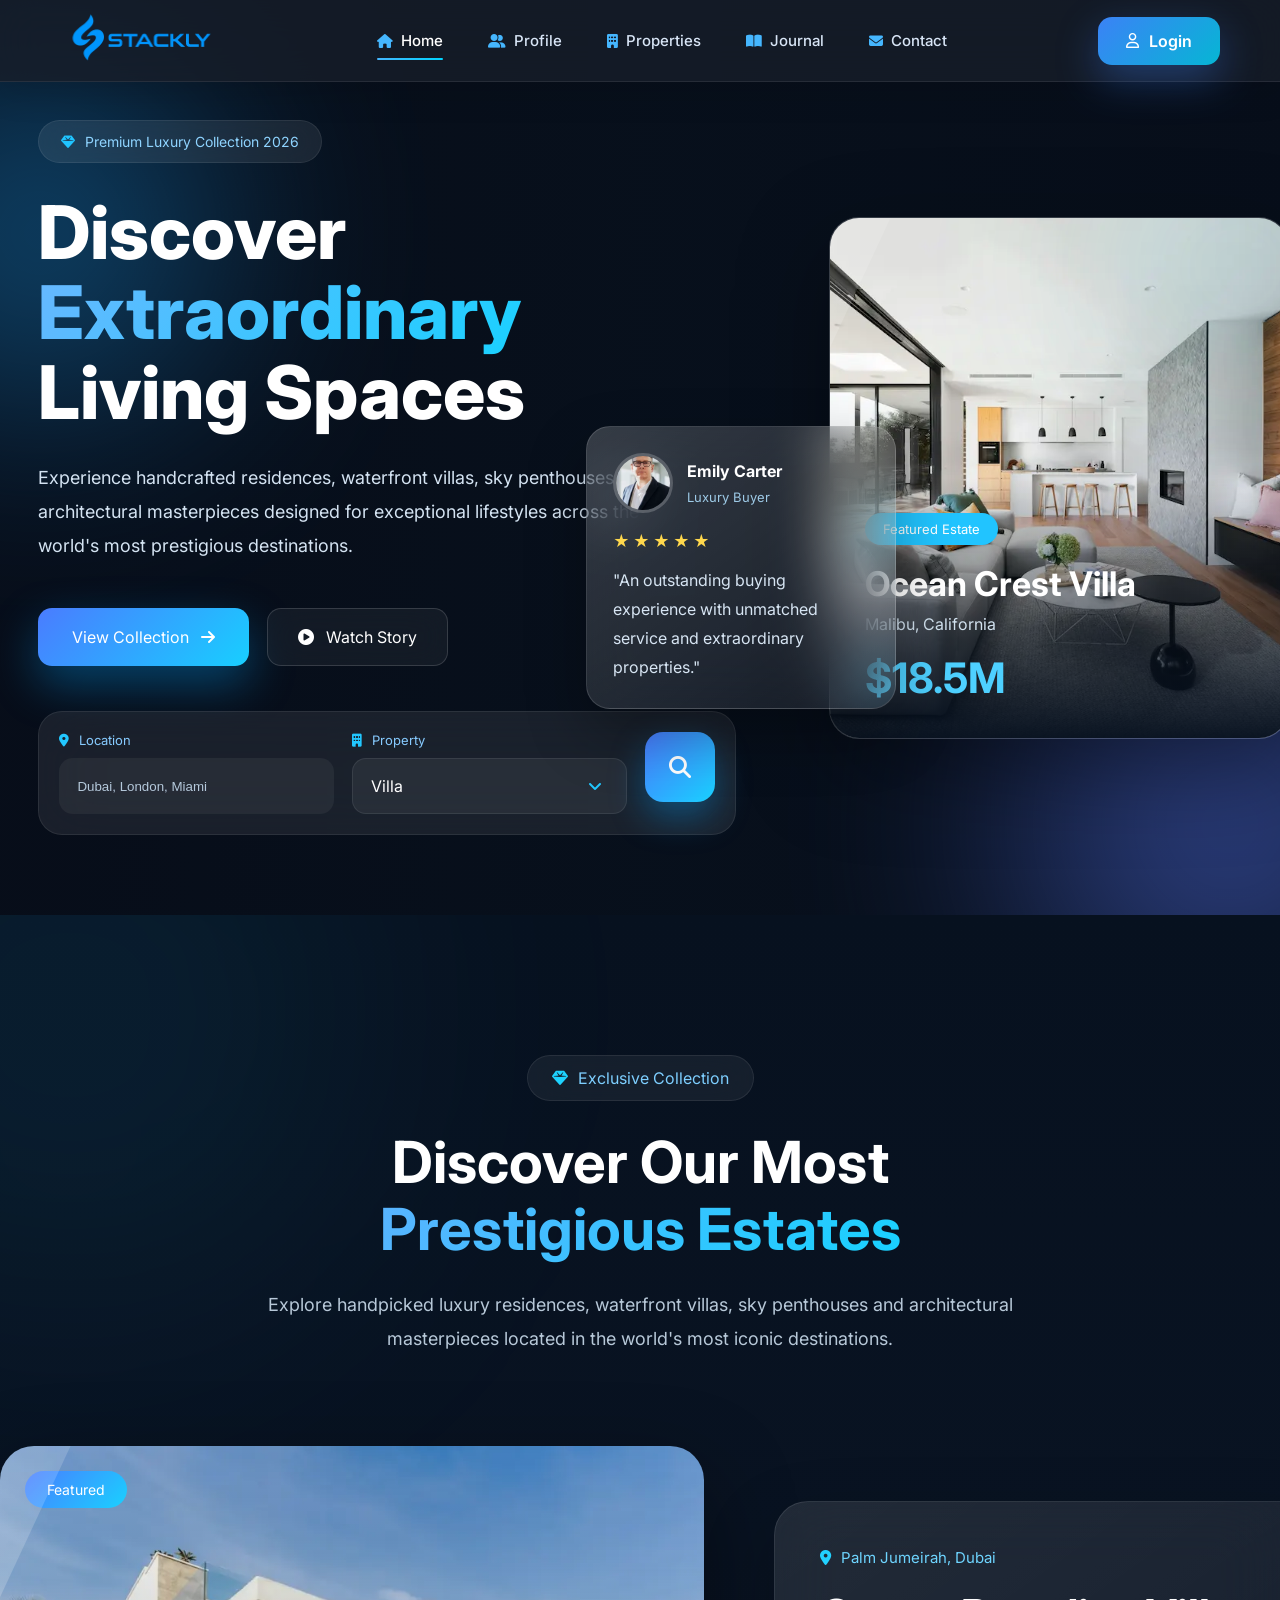
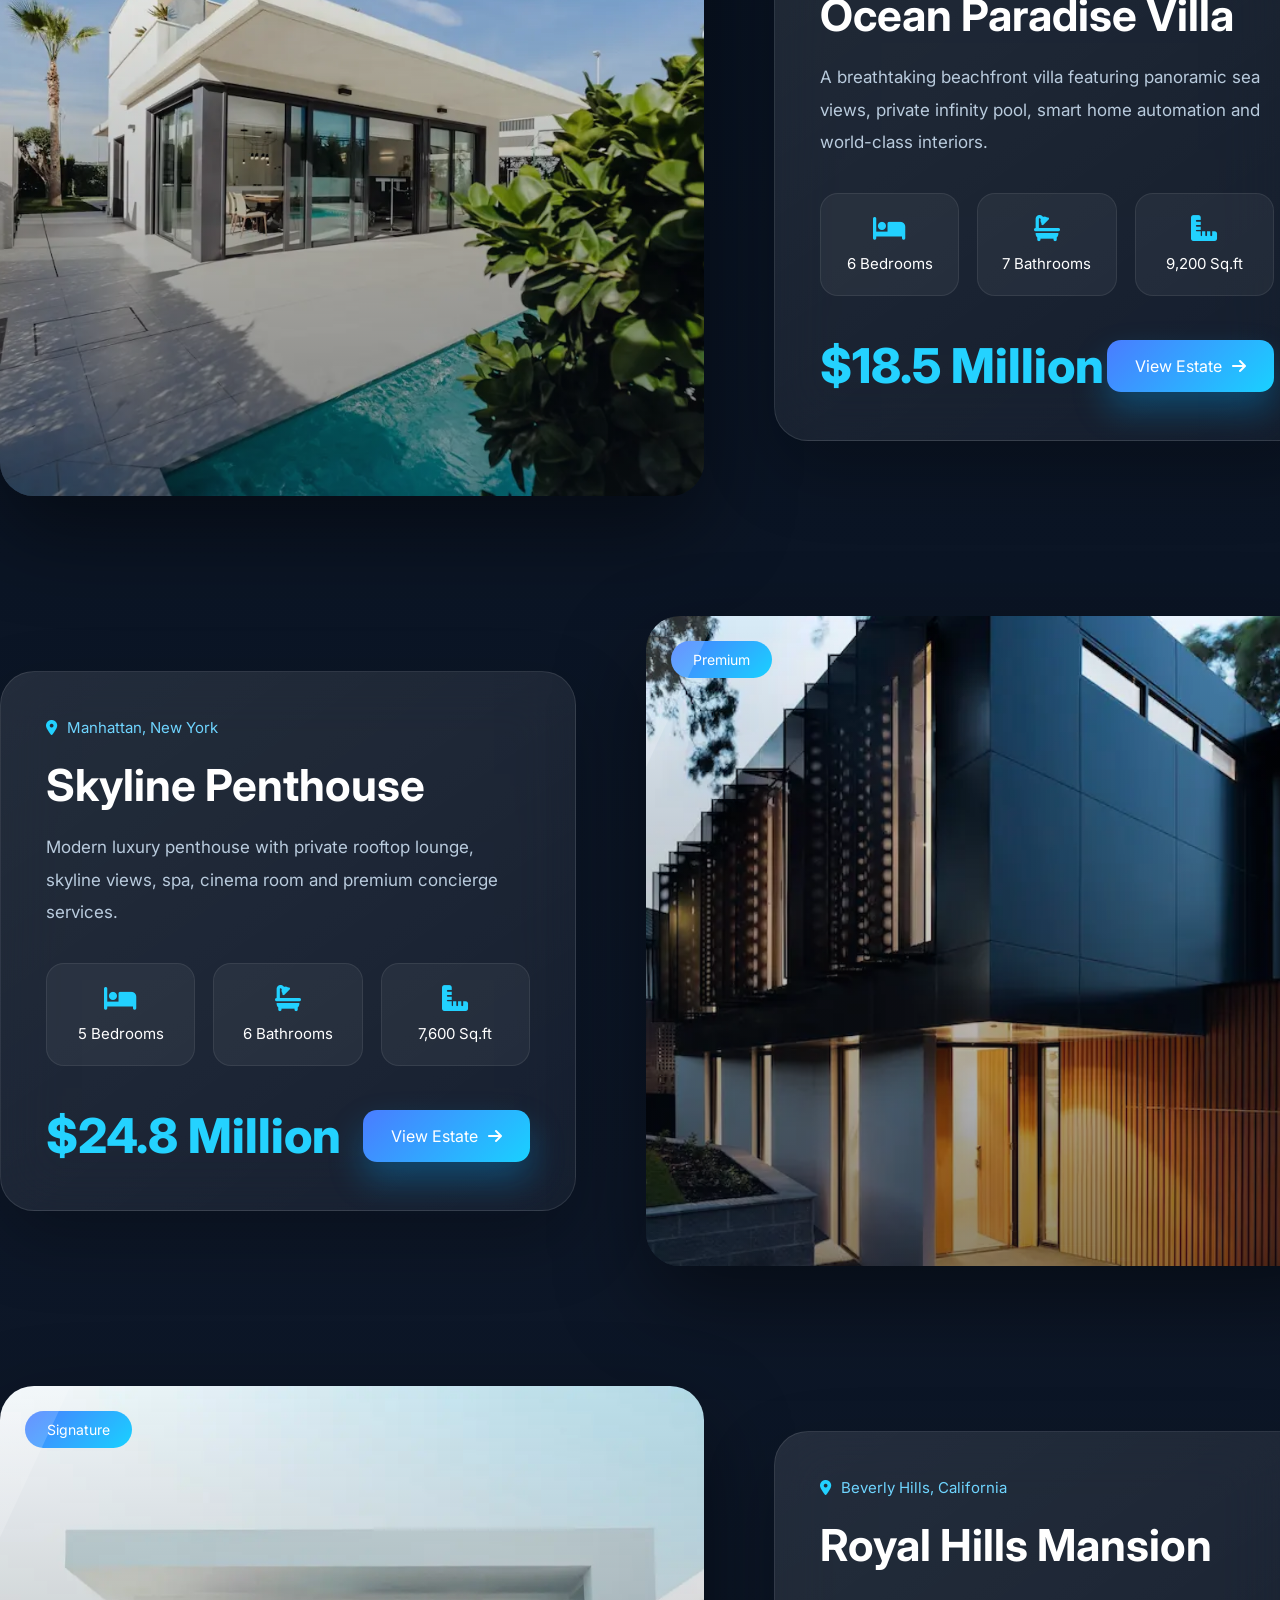
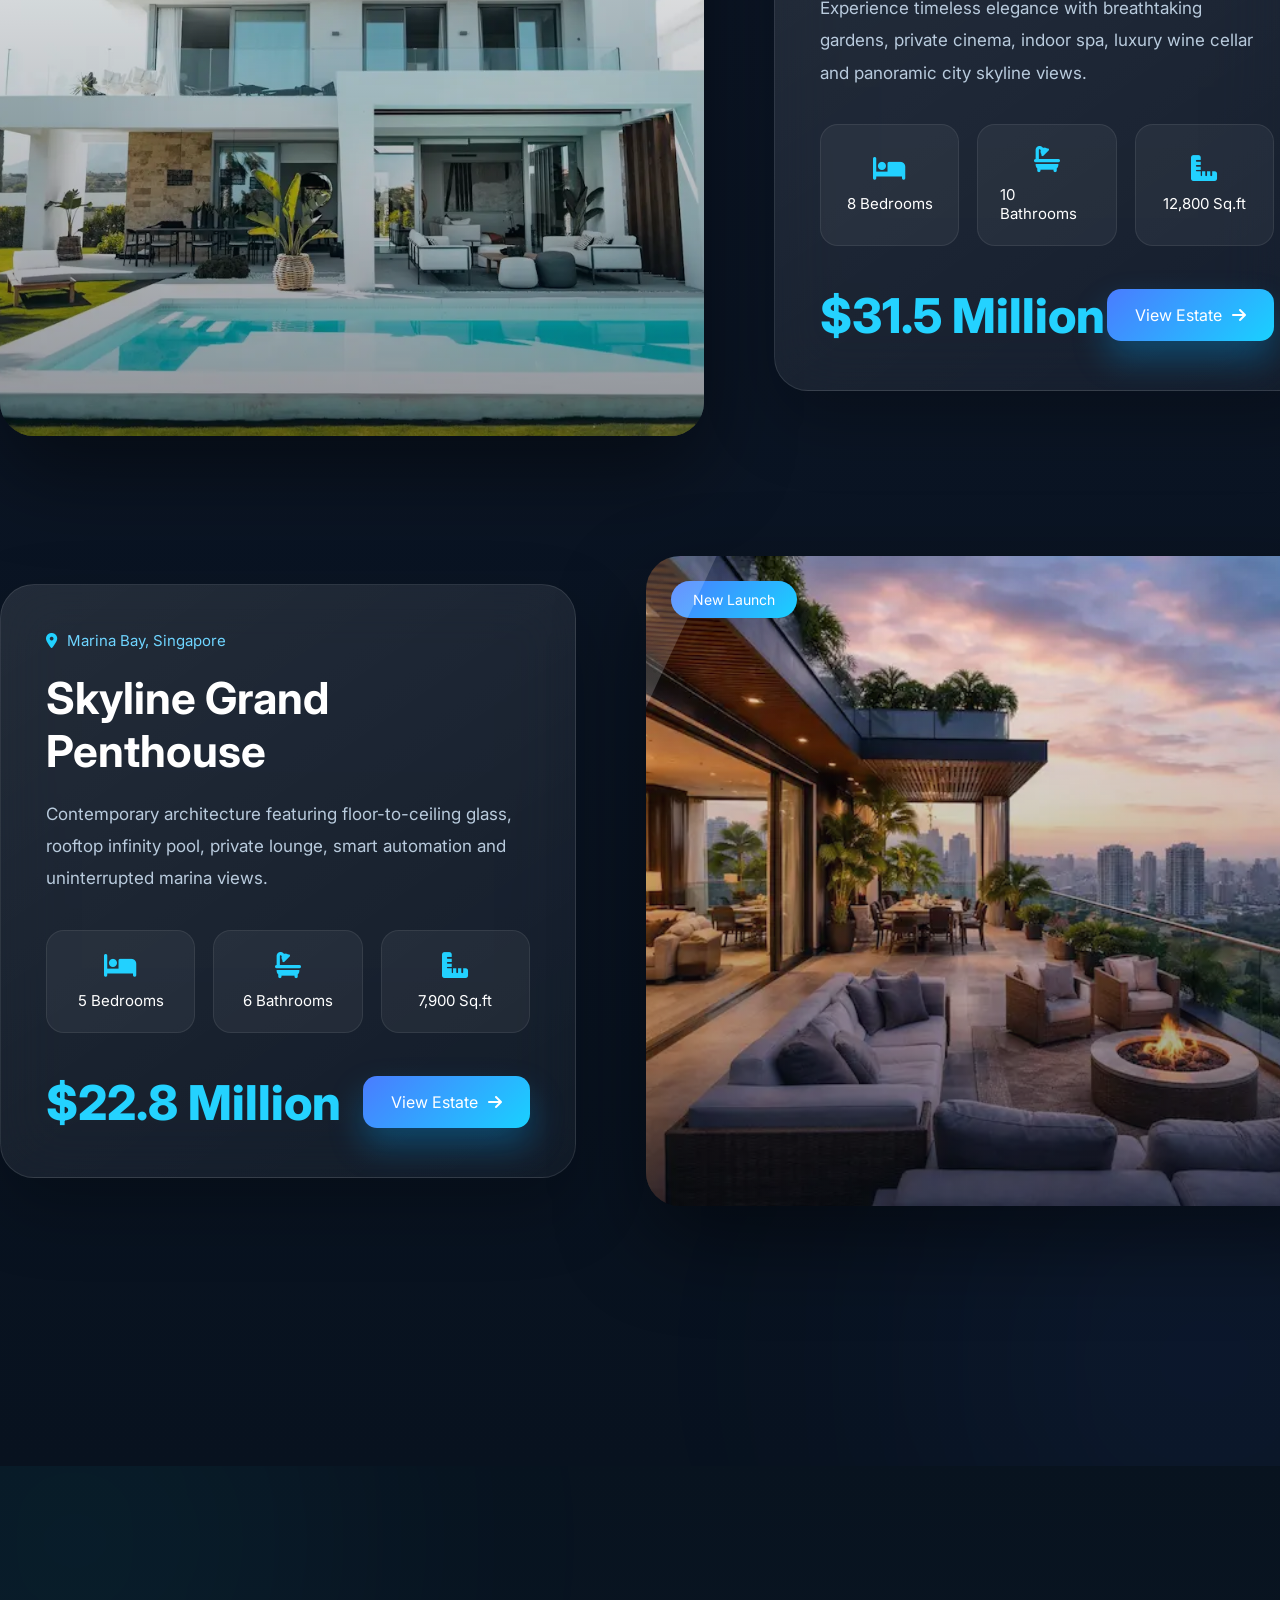
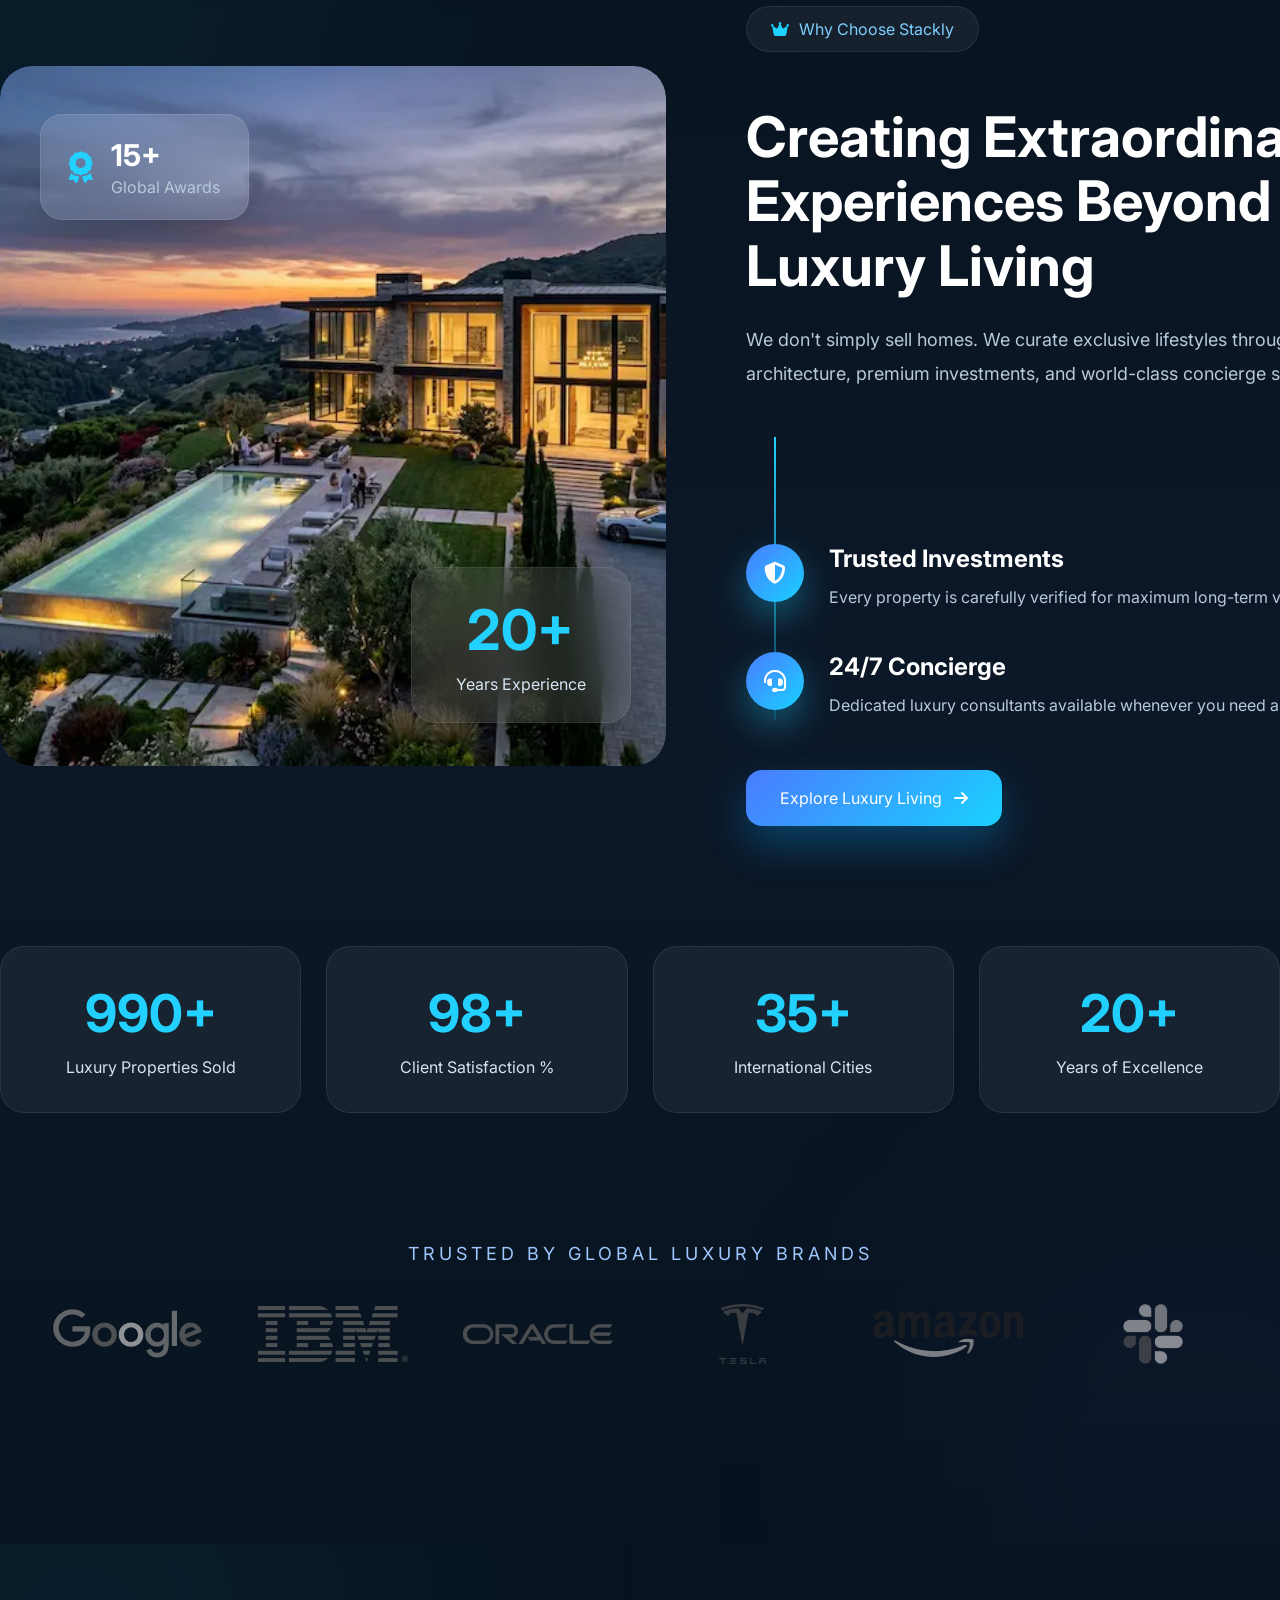
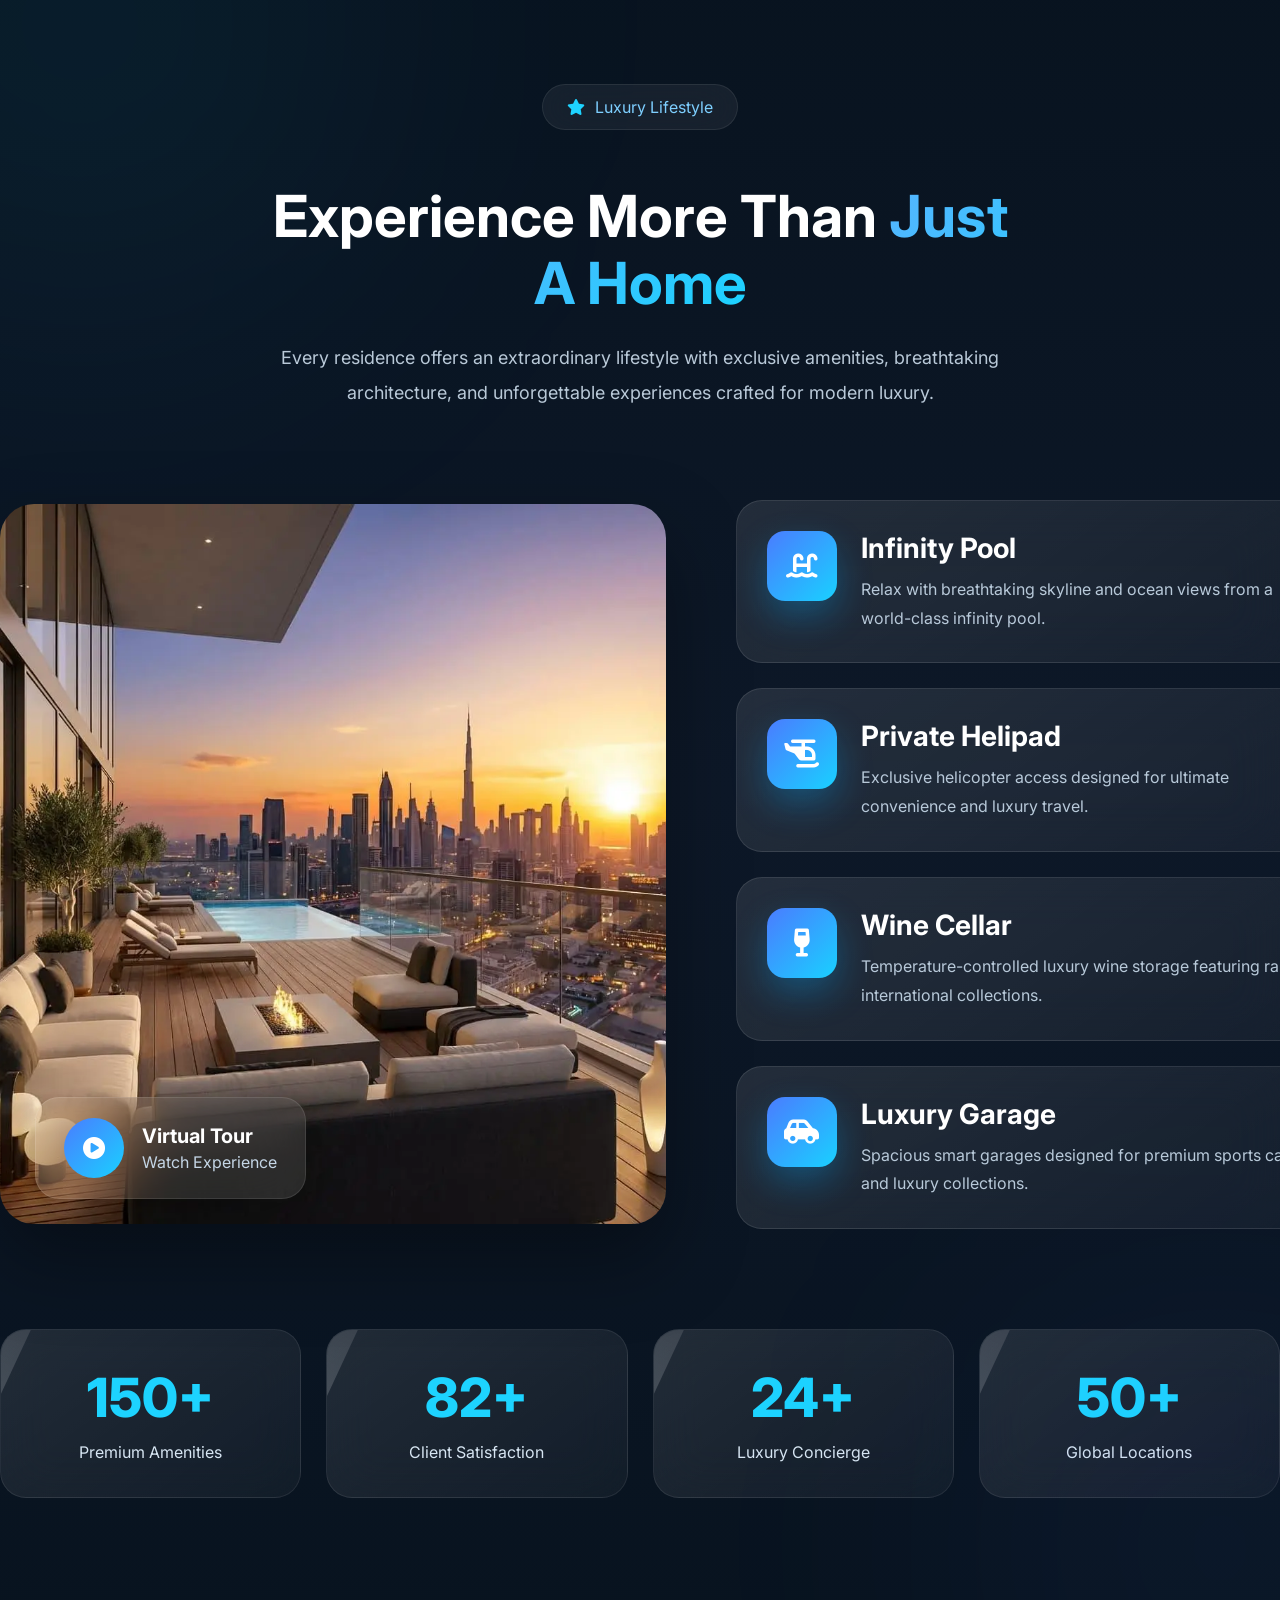
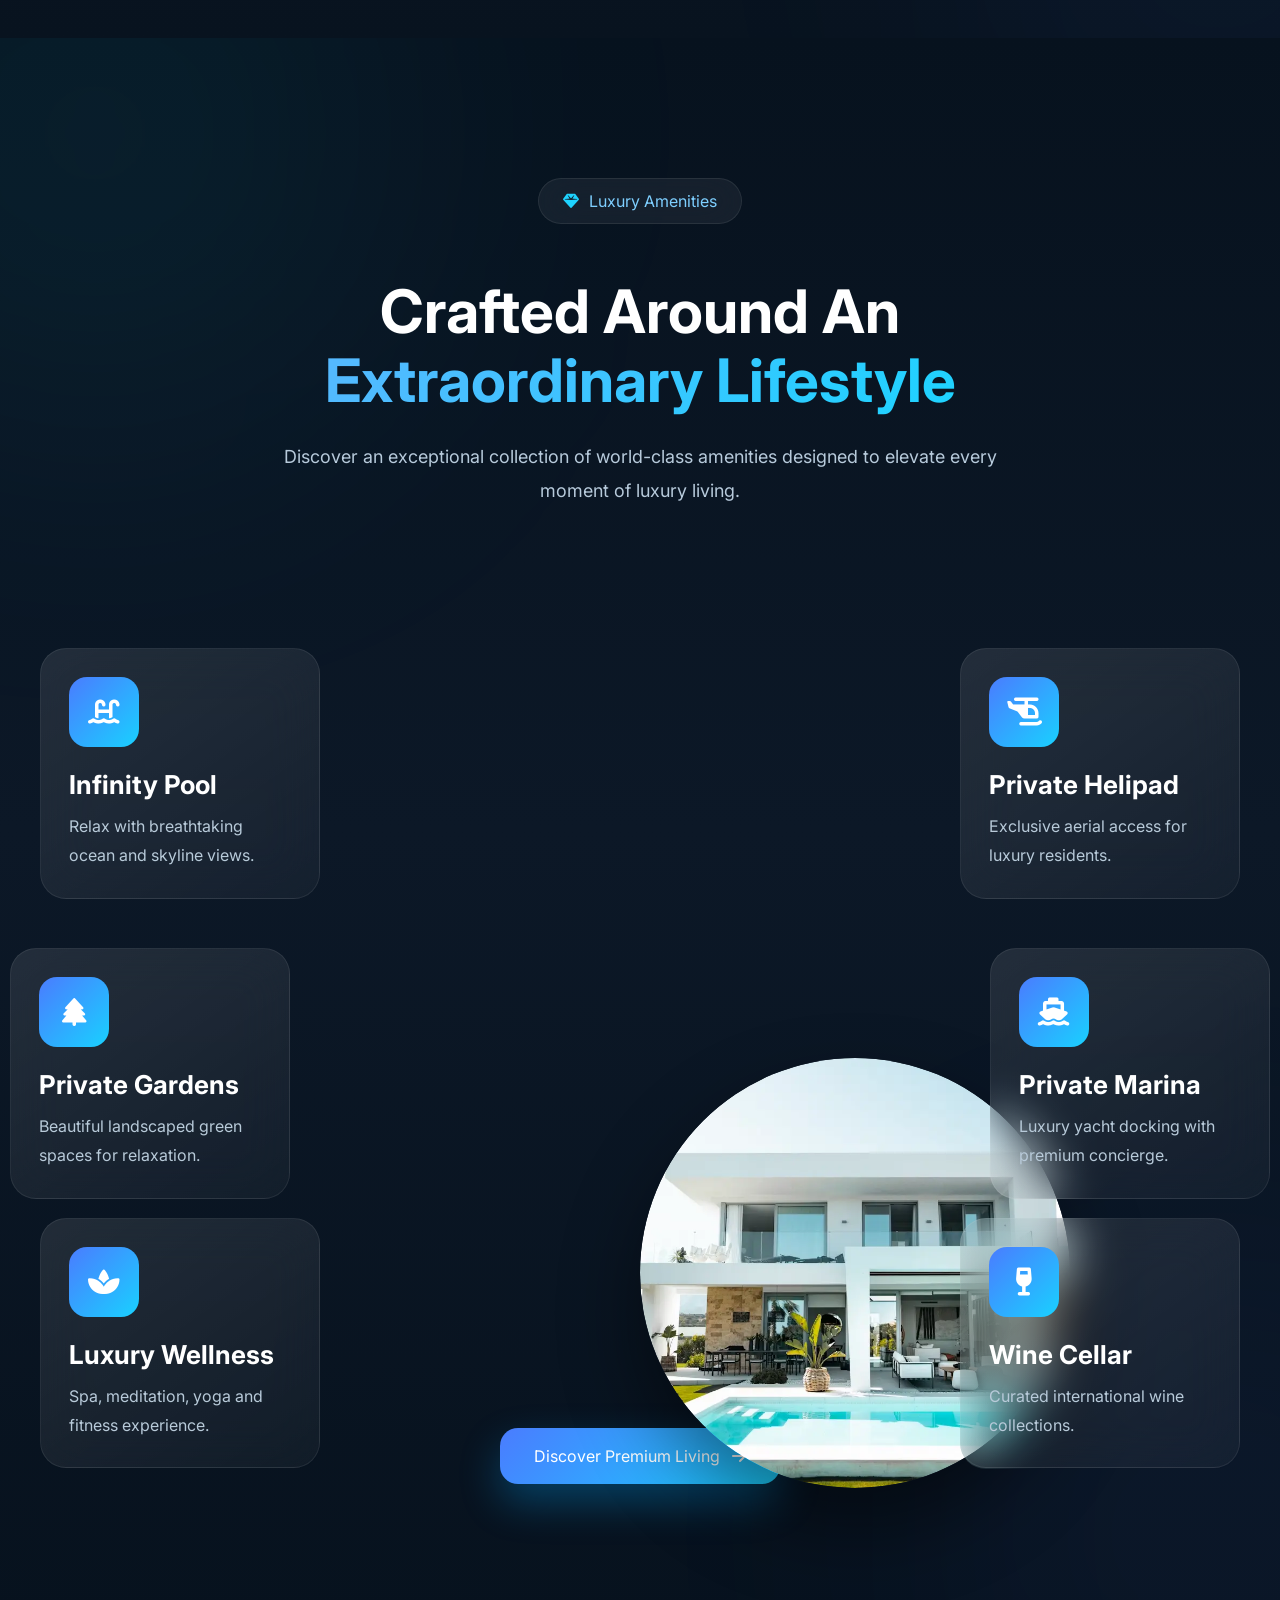
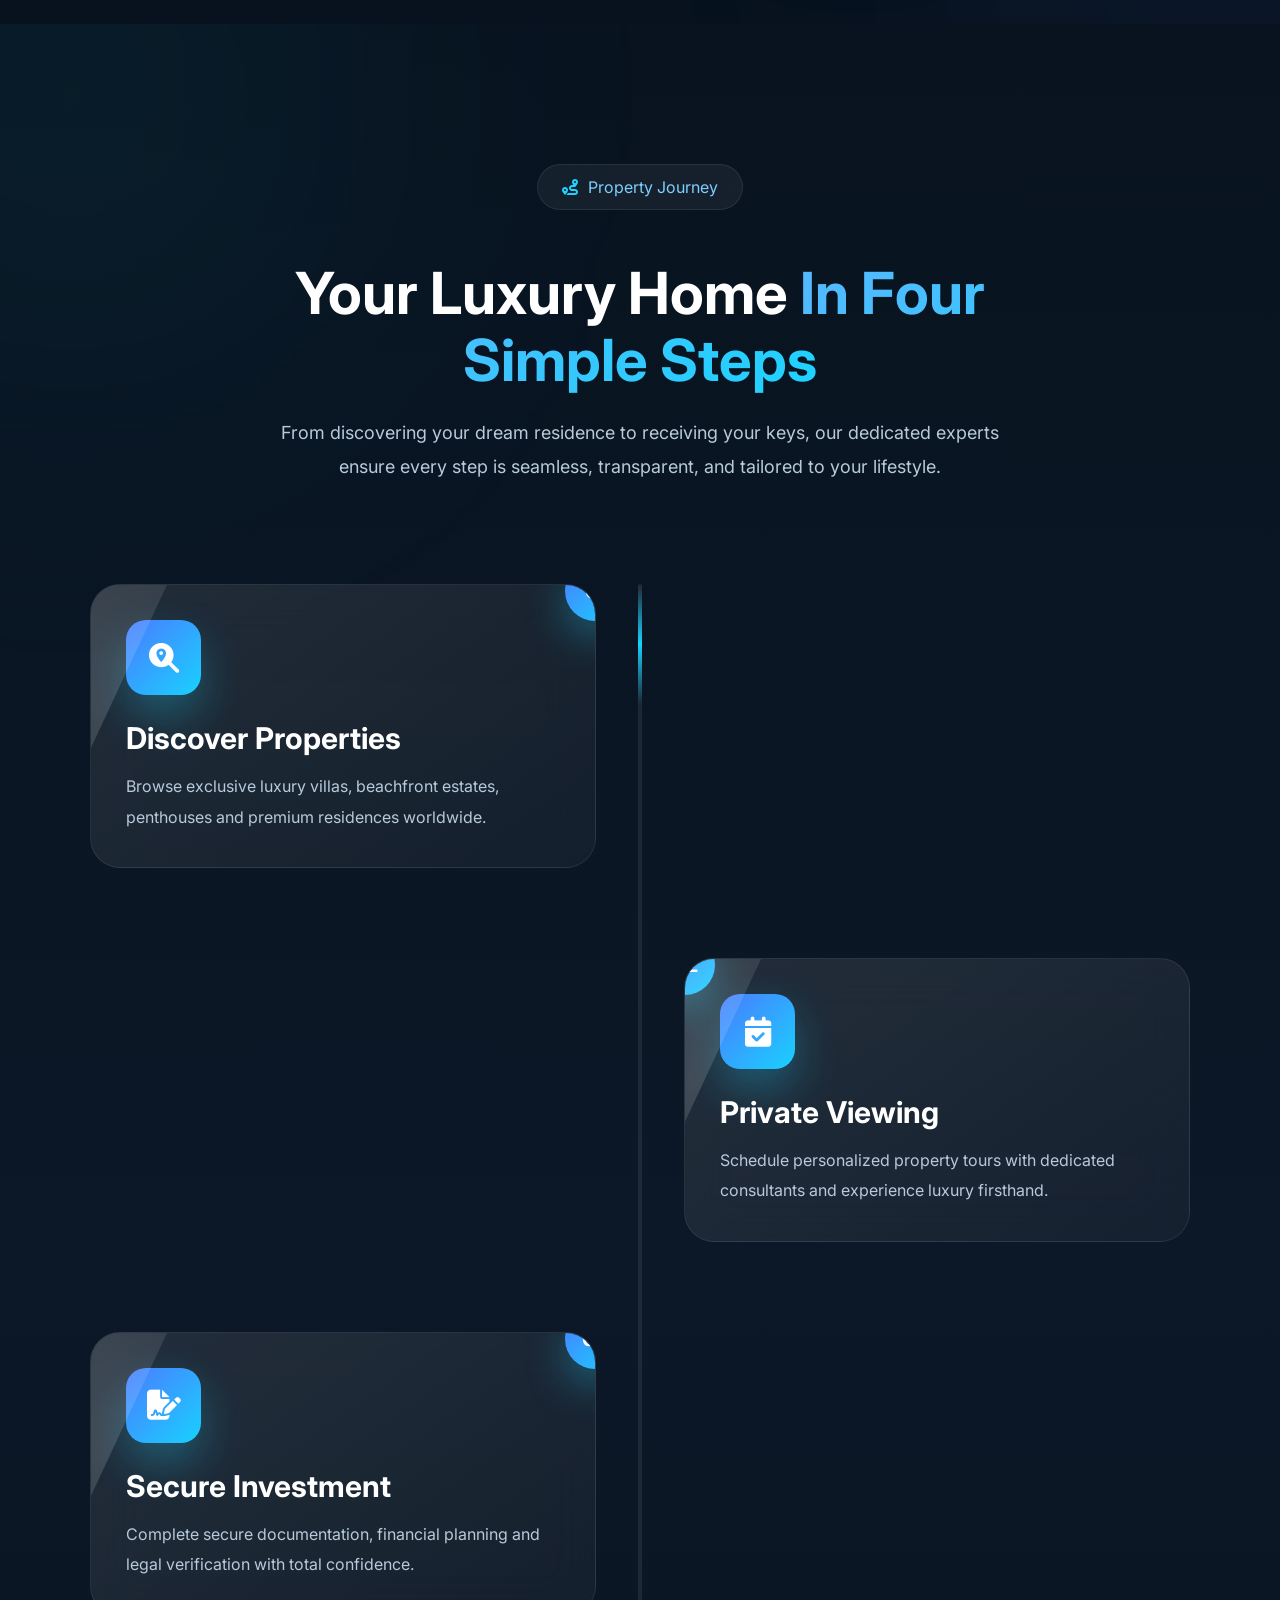
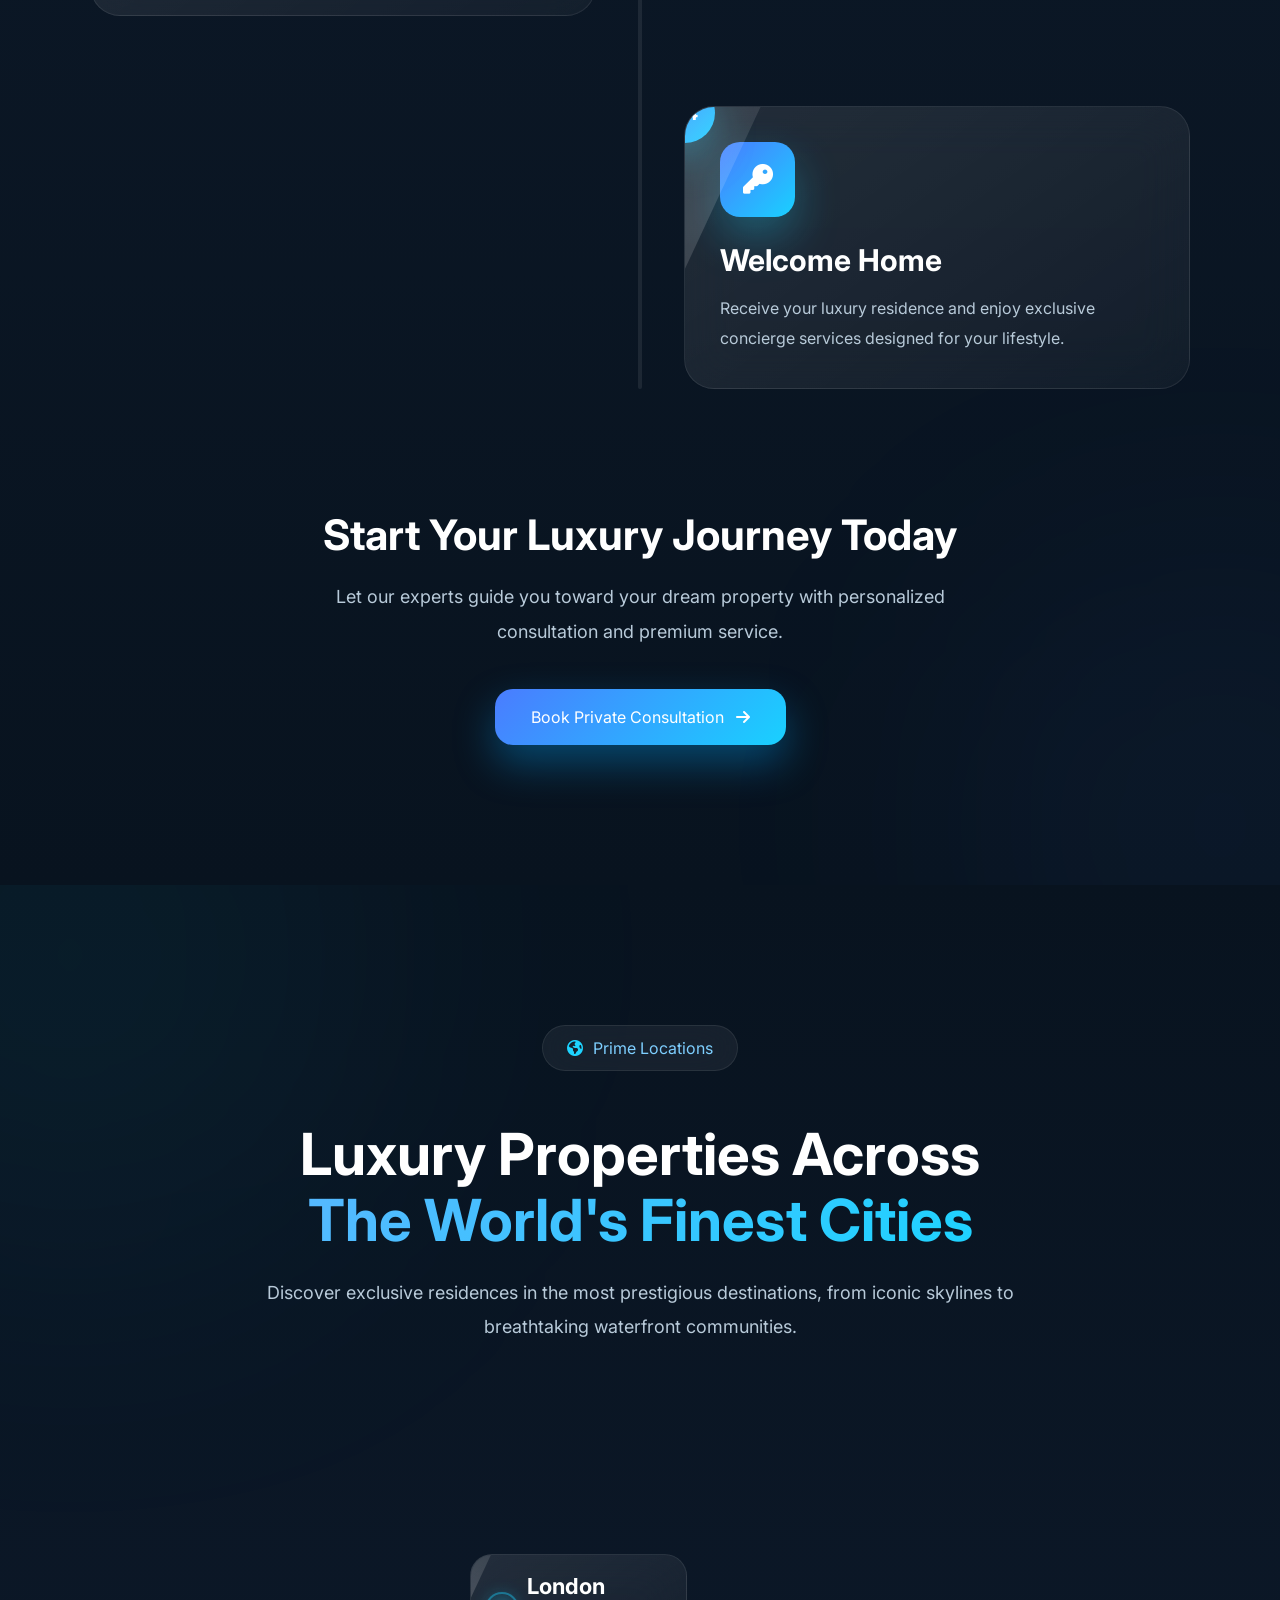
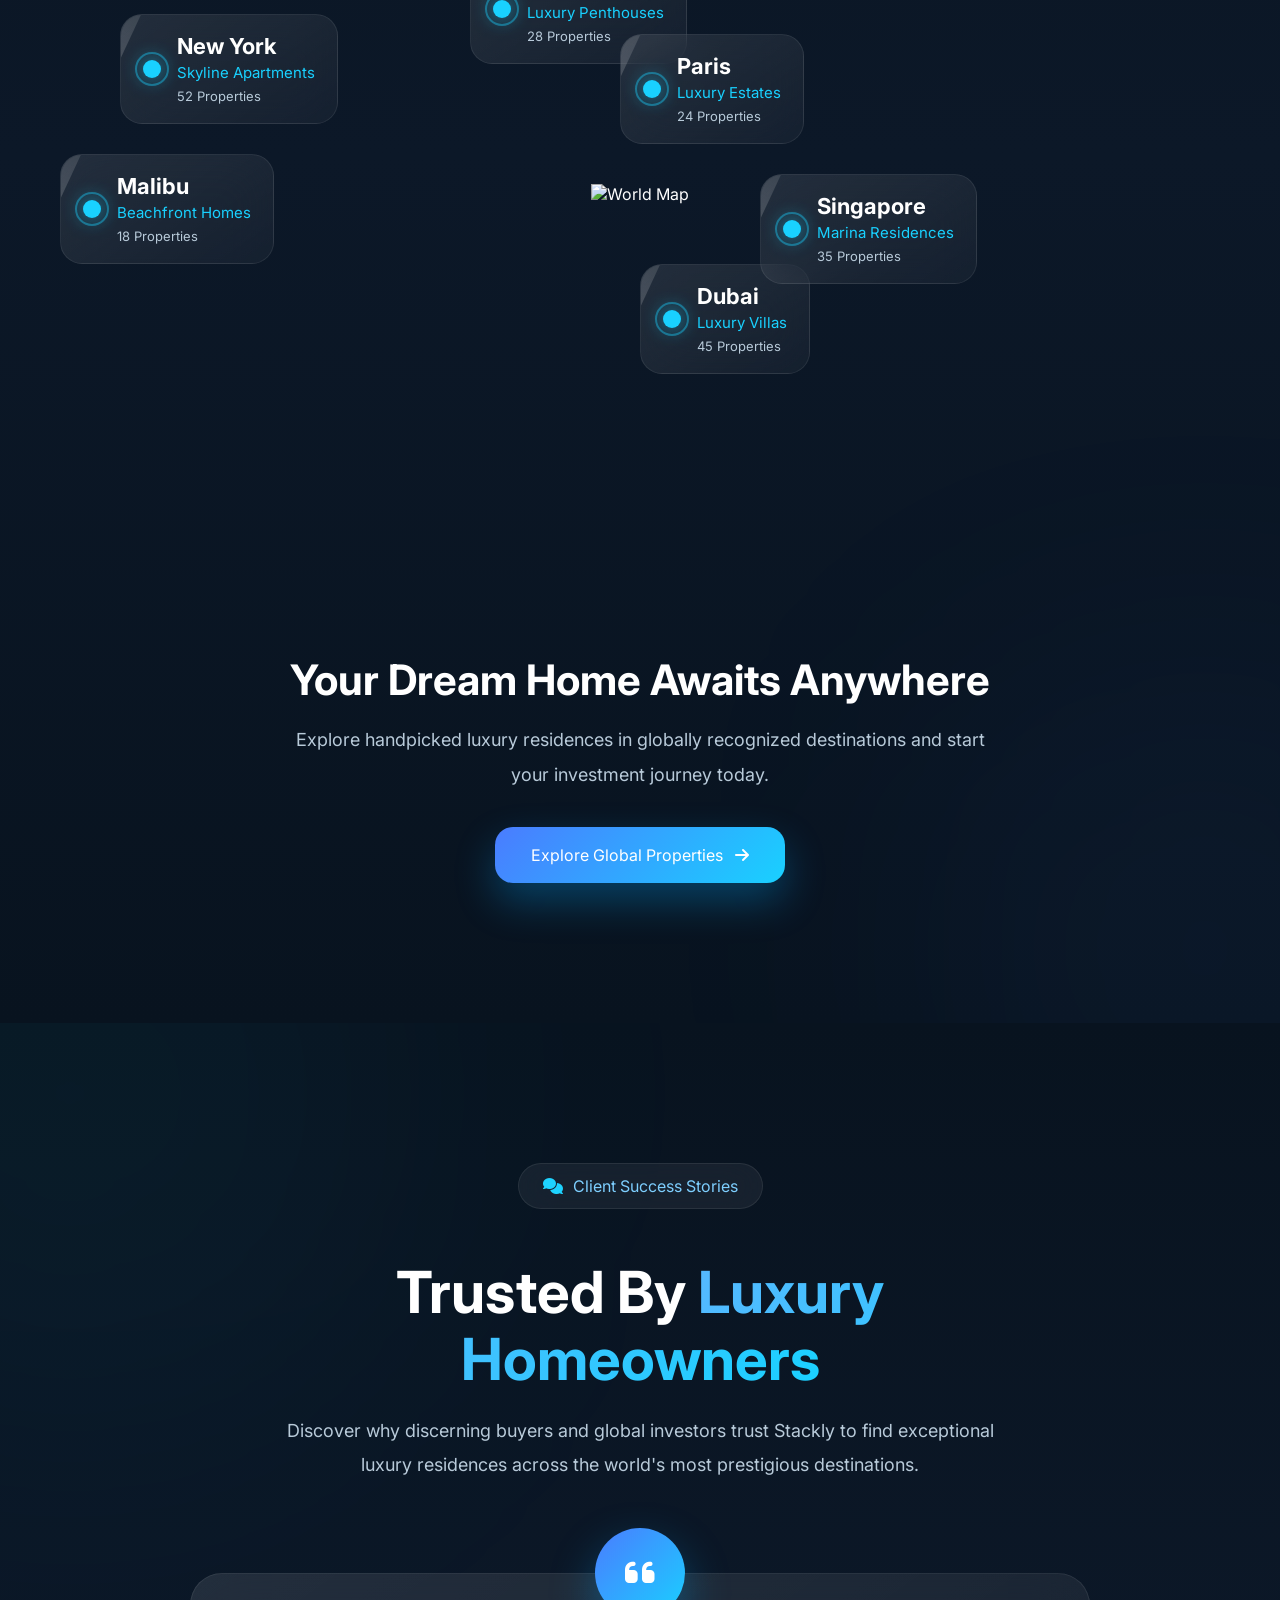
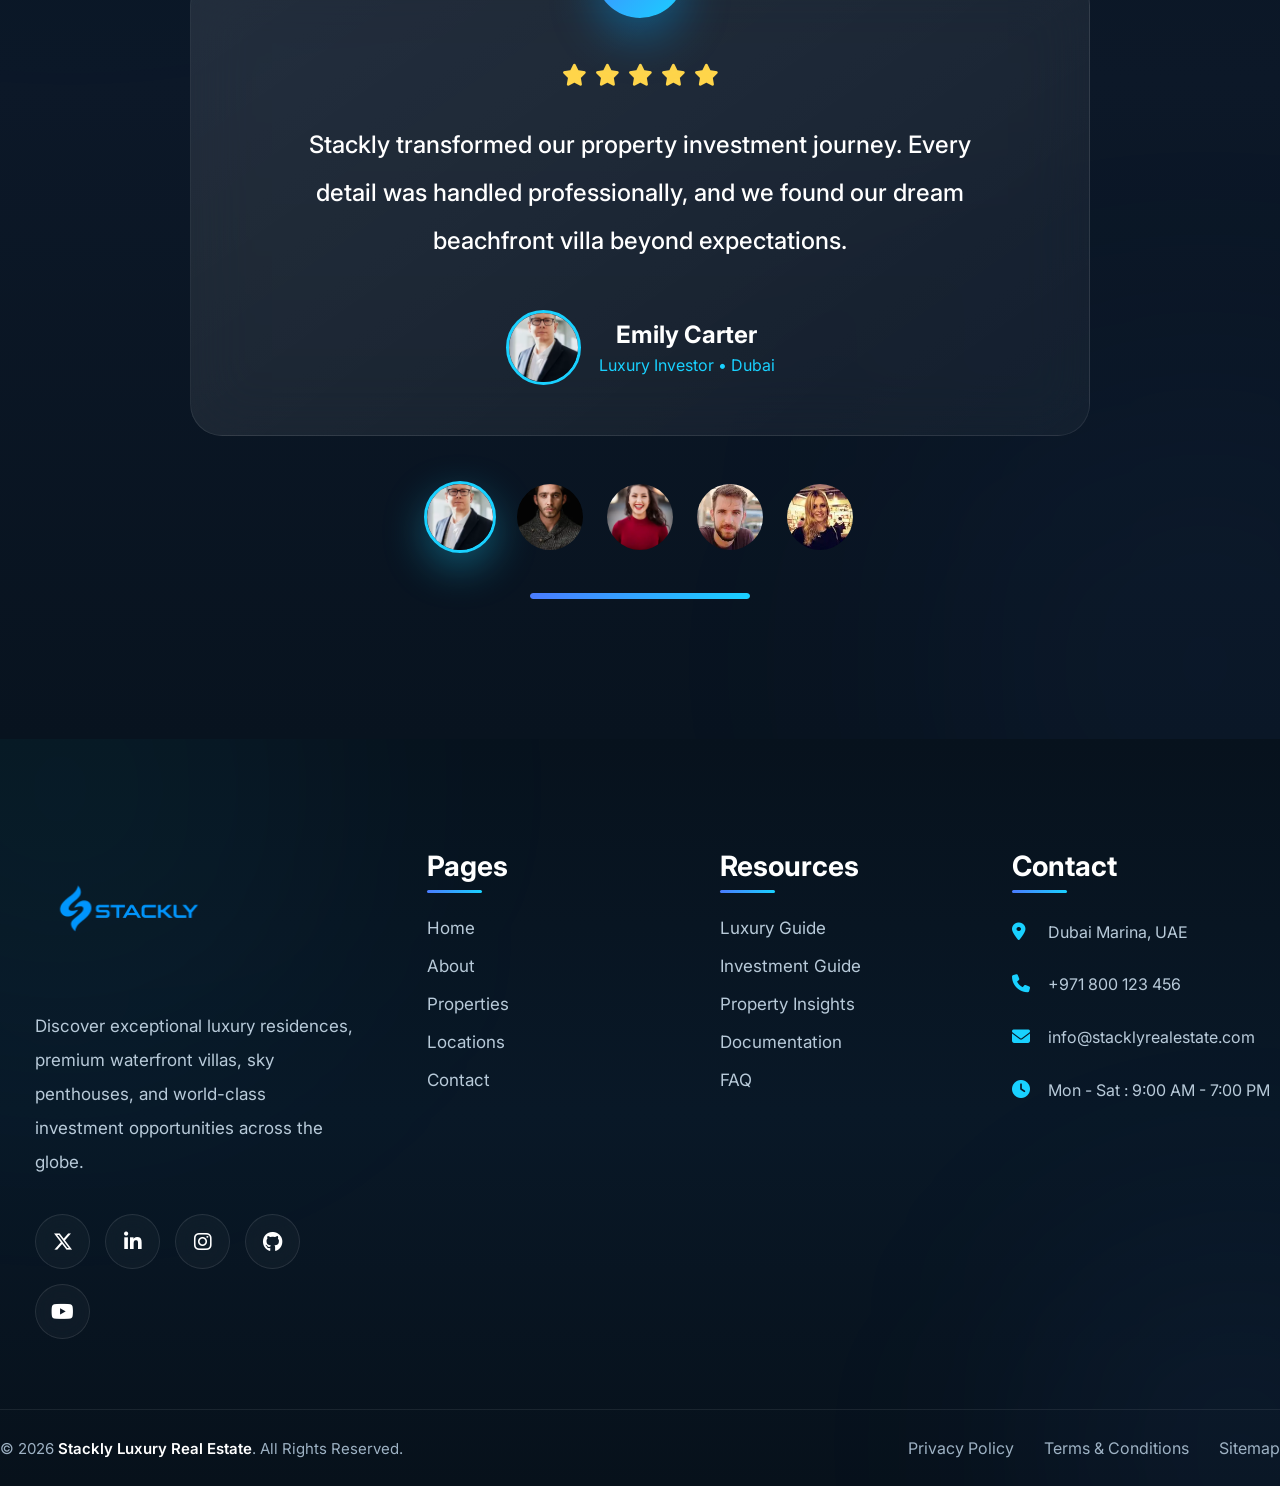
==== index.html @ c90f5d81 "first commit" ====
<!DOCTYPE html>
<html lang="en">

<head>

    <meta charset="UTF-8">

    <meta name="viewport" content="width=device-width, initial-scale=1.0">

    <title>Stackly | Luxury Real Estate</title>

    <!-- Google Fonts -->
    <link rel="preconnect" href="https://fonts.googleapis.com">

    <link rel="preconnect" href="https://fonts.gstatic.com" crossorigin>

    <link href="https://fonts.googleapis.com/css2?family=Inter:wght@300;400;500;600;700&family=Playfair+Display:wght@500;600;700;800&display=swap" rel="stylesheet">

    <!-- Font Awesome -->
    <link rel="stylesheet"
        href="https://cdnjs.cloudflare.com/ajax/libs/font-awesome/6.7.2/css/all.min.css">

    <!-- CSS -->
    <link rel="stylesheet" href="css/global.css">
    <link rel="stylesheet" href="css/home.css">

</head>

<body>

<!--==========================
        LOADER
===========================-->

<div id="loader">

    <div class="loader-wrapper">

        <div class="loader-icon">

            <span></span>
            <span></span>
            <span></span>

        </div>

        <h1>STACKLY</h1>

        <p>Luxury Real Estate</p>

    </div>

</div>

<!--==========================
        HEADER
===========================-->

<header class="header">

    <nav class="navbar">

        <!-- Logo -->

        <a href="index.html" class="logo">

            <img src="images/stackly-logo5.webp"
                class="logo-image"
                alt="Stackly Logo">

        </a>

        <!-- Desktop Menu -->

        <ul class="nav-links">

            <li>

                <a href="index.html" class="active">

                    <i class="fa-solid fa-house"></i>

                    Home

                </a>

            </li>

            <li>

                <a href="profile.html">

                    <i class="fa-solid fa-user-group"></i>

                    Profile

                </a>

            </li>

            <li>

                <a href="blog.html">

                    <i class="fa-solid fa-building"></i>

                    Properties

                </a>

            </li>

            <li>

                <a href="journal.html">

                    <i class="fa-solid fa-book-open"></i>

                    Journal

                </a>

            </li>

            <li>

                <a href="contact.html">

                    <i class="fa-solid fa-envelope"></i>

                    Contact

                </a>

            </li>

        </ul>

        <!-- Right Side -->

        <div class="nav-right">

            <a href="login.html" class="login-btn">

                <i class="fa-regular fa-user"></i>

                Login

            </a>

            <!-- Mobile Toggle -->

            <button id="menuToggle"
                class="menu-toggle">

                <span></span>
                <span></span>
                <span></span>

            </button>

        </div>

    </nav>

</header>

<!--==========================
    MOBILE OVERLAY
===========================-->

<div id="menuOverlay" class="menu-overlay"></div>

<!--==========================
    MOBILE MENU
===========================-->

<aside id="mobileMenu"
    class="mobile-menu">

    <div class="mobile-top">

        <a href="index.html">

            <img src="images/stackly-logo5.webp"
                class="mobile-logo"
                alt="Stackly">

        </a>

    </div>

    <div class="mobile-links">

        <a href="index.html"class="active">

            <i class="fa-solid fa-house"></i>

            Home

        </a>

        <a href="profile.html">

            <i class="fa-solid fa-user-group"></i>

            Profile

        </a>

        <a href="blog.html">

            <i class="fa-solid fa-building"></i>

            Properties

        </a>

        <a href="journal.html">

            <i class="fa-solid fa-book-open"></i>

            Journal

        </a>

        <a href="contact.html">

            <i class="fa-solid fa-envelope"></i>

            Contact

        </a>

        <a href="login.html">

            <i class="fa-regular fa-user"></i>

            Login

        </a>

    </div>

</aside>

<!--==========================
        HERO START
===========================-->

<main>

    <!--==================================
        HERO SECTION
===================================-->

<section class="hero">

    <!-- Background Video -->

    <video class="hero-video" autoplay muted loop playsinline>
        <source src="videos/real-estate-video.mp4" type="video/mp4">
    </video>

    <!-- Overlay -->

    <div class="hero-overlay"></div>

    <!-- Animated Lights -->

    <div class="light light-one"></div>
    <div class="light light-two"></div>

    <div class="container">

        <div class="hero-grid">

            <!--=====================
                LEFT CONTENT
            ======================-->

            <div class="hero-content">

                <span class="hero-badge">

                    <i class="fa-solid fa-gem"></i>

                    Premium Luxury Collection 2026

                </span>

                <h1>

                    Discover

                    <span>Extraordinary</span>

                    Living Spaces

                </h1>

                <p>

                    Experience handcrafted residences, waterfront villas,
                    sky penthouses and architectural masterpieces designed
                    for exceptional lifestyles across the world's most
                    prestigious destinations.

                </p>

                <div class="hero-buttons">

                    <a href="properties.html" class="btn-primary">

                        View Collection

                        <i class="fa-solid fa-arrow-right"></i>

                    </a>

                    <a href="404.html" class="btn-secondary">

                        <i class="fa-solid fa-circle-play"></i>

                        Watch Story

                    </a>

                </div>

                <!-- Search -->

                <div class="hero-search">

                    <div class="search-item">

                        <label>

                            <i class="fa-solid fa-location-dot"></i>

                            Location

                        </label>

                        <input
                            type="text"
                            placeholder="Dubai, London, Miami">

                    </div>

                   <div class="search-item">

    <label>

        <i class="fa-solid fa-building"></i>

        Property

    </label>

    <div class="custom-select">

        <div class="select-selected">

            Villa

            <i class="fa-solid fa-angle-down"></i>

        </div>

        <div class="select-options">

            <div>Villa</div>

            <div>Penthouse</div>

            <div>Mansion</div>

            <div>Apartment</div>

            <div>Townhouse</div>

        </div>

    </div>

</div>

<a href="404.html" class="search-button">

    <i class="fa-solid fa-magnifying-glass"></i>

</a>
                </div>

            </div>

            <!--=====================
                RIGHT CONTENT
            ======================-->

            <div class="hero-showcase">

                <div class="main-property">

                    <img src="images/luxury-house.webp"
                        alt="Luxury Estate">

                    <div class="property-info">

                        <span class="property-type">

                            Featured Estate

                        </span>

                        <h3>

                            Ocean Crest Villa

                        </h3>

                        <p>

                            Malibu, California

                        </p>

                        <h2>

                            $18.5M

                        </h2>

                    </div>

                </div>

                <!-- Floating Card -->

                <div class="floating-card">

                    <div class="client">

                        <img src="images/client4.webp" alt="Client">

                        <div>

                            <h4>

                                Emily Carter

                            </h4>

                            <span>

                                Luxury Buyer

                            </span>

                        </div>

                    </div>

                    <div class="stars">

                        ★★★★★

                    </div>

                    <p>

                        "An outstanding buying experience with unmatched
                        service and extraordinary properties."

                    </p>

                </div>

            </div>

        </div>

    </div>

</section>

<!--==================================
FEATURED COLLECTION
===================================-->

<section class="featured-section">

    <div class="container">

        <div class="section-heading">

            <span class="section-tag">

                <i class="fa-solid fa-gem"></i>

                Exclusive Collection

            </span>

            <h2>

                Discover Our Most
                <span>Prestigious Estates</span>

            </h2>

            <p>

                Explore handpicked luxury residences, waterfront villas,
                sky penthouses and architectural masterpieces located
                in the world's most iconic destinations.

            </p>

        </div>

        <!--========================
            PROPERTY 01
        =========================-->

        <div class="estate-row">

            <div class="estate-image">

                <img src="images/modern-villa.webp"
                     alt="Luxury Villa">

                <span class="estate-badge">

                    Featured

                </span>

            </div>

            <div class="estate-content">

                <span class="estate-location">

                    <i class="fa-solid fa-location-dot"></i>

                    Palm Jumeirah, Dubai

                </span>

                <h3>

                    Ocean Paradise Villa

                </h3>

                <p>

                    A breathtaking beachfront villa featuring
                    panoramic sea views, private infinity pool,
                    smart home automation and world-class interiors.

                </p>

                <div class="estate-features">

                    <div>

                        <i class="fa-solid fa-bed"></i>

                        <span>6 Bedrooms</span>

                    </div>

                    <div>

                        <i class="fa-solid fa-bath"></i>

                        <span>7 Bathrooms</span>

                    </div>

                    <div>

                        <i class="fa-solid fa-ruler-combined"></i>

                        <span>9,200 Sq.ft</span>

                    </div>

                </div>

                <div class="estate-bottom">

                    <h4>$18.5 Million</h4>

                    <a href="404.html">

                        View Estate

                        <i class="fa-solid fa-arrow-right"></i>

                    </a>

                </div>

            </div>

        </div>

        <!--========================
            PROPERTY 02
        =========================-->

        <div class="estate-row reverse">

            <div class="estate-image">

                <img src="images/skyline.webp"
                     alt="Luxury Penthouse">

                <span class="estate-badge">

                    Premium

                </span>

            </div>

            <div class="estate-content">

                <span class="estate-location">

                    <i class="fa-solid fa-location-dot"></i>

                    Manhattan, New York

                </span>

                <h3>

                    Skyline Penthouse

                </h3>

                <p>

                    Modern luxury penthouse with private rooftop
                    lounge, skyline views, spa, cinema room and
                    premium concierge services.

                </p>

                <div class="estate-features">

                    <div>

                        <i class="fa-solid fa-bed"></i>

                        <span>5 Bedrooms</span>

                    </div>

                    <div>

                        <i class="fa-solid fa-bath"></i>

                        <span>6 Bathrooms</span>

                    </div>

                    <div>

                        <i class="fa-solid fa-ruler-combined"></i>

                        <span>7,600 Sq.ft</span>

                    </div>

                </div>

                <div class="estate-bottom">

                    <h4>$24.8 Million</h4>

                    <a href="404.html">

                        View Estate

                        <i class="fa-solid fa-arrow-right"></i>

                    </a>

                </div>

            </div>

        </div>

    </div>

    <!--========================
    PROPERTY 03
=========================-->

<div class="estate-row">

    <div class="estate-image">

        <img src="images/luxury-masion.webp"
             alt="Luxury Mansion">

        <span class="estate-badge">

            Signature

        </span>

    </div>

    <div class="estate-content">

        <span class="estate-location">

            <i class="fa-solid fa-location-dot"></i>

            Beverly Hills, California

        </span>

        <h3>

            Royal Hills Mansion

        </h3>

        <p>

            Experience timeless elegance with breathtaking gardens,
            private cinema, indoor spa, luxury wine cellar and panoramic
            city skyline views.

        </p>

        <div class="estate-features">

            <div>

                <i class="fa-solid fa-bed"></i>

                <span>8 Bedrooms</span>

            </div>

            <div>

                <i class="fa-solid fa-bath"></i>

                <span>10 Bathrooms</span>

            </div>

            <div>

                <i class="fa-solid fa-ruler-combined"></i>

                <span>12,800 Sq.ft</span>

            </div>

        </div>

        <div class="estate-bottom">

            <h4>$31.5 Million</h4>

            <a href="404.html">

                View Estate

                <i class="fa-solid fa-arrow-right"></i>

            </a>

        </div>

    </div>

</div>

<!--========================
    PROPERTY 04
=========================-->

<div class="estate-row reverse">

    <div class="estate-image">

        <img src="images/pent-house.webp"
             alt="Luxury Penthouse">

        <span class="estate-badge">

            New Launch

        </span>

    </div>

    <div class="estate-content">

        <span class="estate-location">

            <i class="fa-solid fa-location-dot"></i>

            Marina Bay, Singapore

        </span>

        <h3>

            Skyline Grand Penthouse

        </h3>

        <p>

            Contemporary architecture featuring floor-to-ceiling glass,
            rooftop infinity pool, private lounge, smart automation and
            uninterrupted marina views.

        </p>

        <div class="estate-features">

            <div>

                <i class="fa-solid fa-bed"></i>

                <span>5 Bedrooms</span>

            </div>

            <div>

                <i class="fa-solid fa-bath"></i>

                <span>6 Bathrooms</span>

            </div>

            <div>

                <i class="fa-solid fa-ruler-combined"></i>

                <span>7,900 Sq.ft</span>

            </div>

        </div>

        <div class="estate-bottom">

            <h4>$22.8 Million</h4>

            <a href="404.html">

                View Estate

                <i class="fa-solid fa-arrow-right"></i>

            </a>

        </div>

    </div>

</div>

</section>


<!--==================================
WHY CHOOSE US
===================================-->

<section class="why-section">

    <div class="container">

        <div class="why-grid">

            <!-- LEFT -->

            <div class="why-image">

                <img src="images/luxury-house (1).webp"
                    alt="Luxury Residence">

                <div class="floating-award">

                    <i class="fa-solid fa-award"></i>

                    <div>

                        <h3>15+</h3>

                        <span>Global Awards</span>

                    </div>

                </div>

                <div class="floating-experience">

                    <h2>20+</h2>

                    <span>Years Experience</span>

                </div>

            </div>

            <!-- RIGHT -->

            <div class="why-content">

                <span class="section-tag">

                    <i class="fa-solid fa-crown"></i>

                    Why Choose Stackly

                </span>

                <h2>

                    Creating Extraordinary
                    Experiences Beyond
                    Luxury Living

                </h2>

                <p>

                    We don't simply sell homes. We curate exclusive
                    lifestyles through iconic architecture, premium
                    investments, and world-class concierge services.

                </p>

                <div class="timeline">

                    <div class="timeline-item">

                        <div class="timeline-icon">

                            <i class="fa-solid fa-building"></i>

                        </div>

                        <div>

                            <h4>Exclusive Properties</h4>

                            <p>

                                Access to private luxury listings
                                unavailable anywhere else.

                            </p>

                        </div>

                    </div>

                    <div class="timeline-item">

                        <div class="timeline-icon">

                            <i class="fa-solid fa-shield-halved"></i>

                        </div>

                        <div>

                            <h4>Trusted Investments</h4>

                            <p>

                                Every property is carefully verified
                                for maximum long-term value.

                            </p>

                        </div>

                    </div>

                    <div class="timeline-item">

                        <div class="timeline-icon">

                            <i class="fa-solid fa-headset"></i>

                        </div>

                        <div>

                            <h4>24/7 Concierge</h4>

                            <p>

                                Dedicated luxury consultants available
                                whenever you need assistance.

                            </p>

                        </div>

                    </div>

                </div>

                <a href="404.html" class="why-btn">

                    Explore Luxury Living

                    <i class="fa-solid fa-arrow-right"></i>

                </a>

            </div>

        </div>

    </div>


    <!--==================================
WHY SECTION BOTTOM
===================================-->

<div class="why-bottom">

    <div class="achievement-card">

        <h2 class="counter" data-target="1200">0</h2>

        <span>Luxury Properties Sold</span>

    </div>

    <div class="achievement-card">

        <h2 class="counter" data-target="98">0</h2>

        <span>Client Satisfaction %</span>

    </div>

    <div class="achievement-card">

        <h2 class="counter" data-target="35">0</h2>

        <span>International Cities</span>

    </div>

    <div class="achievement-card">

        <h2 class="counter" data-target="20">0</h2>

        <span>Years of Excellence</span>

    </div>

</div>

<!--==================================
TRUSTED PARTNERS
===================================-->

<div class="partner-strip">

    <p>Trusted By Global Luxury Brands</p>

    <div class="partner-logos">

        <img src="images/Google_2015_logo (1).webp" alt="Partner">

        <img src="images/IBM_logo.webp" alt="Partner">

        <img src="images/Oracle_logo.webp" alt="Partner">

        <img src="images/Tesla_Motors.webp" alt="Partner">

        <img src="images/Amazon_logo (2).webp" alt="Partner">

        <img src="images/Slack_icon_2019.webp" alt="Partner">

    </div>

</div>

</div>


</section>


<!--==================================
LUXURY LIFESTYLE
===================================-->

<section class="lifestyle-section">

    <div class="container">

        <div class="lifestyle-header">

            <span class="section-tag">

                <i class="fa-solid fa-star"></i>

                Luxury Lifestyle

            </span>

            <h2>

                Experience More Than
                <span>Just A Home</span>

            </h2>

            <p>

                Every residence offers an extraordinary lifestyle with
                exclusive amenities, breathtaking architecture, and
                unforgettable experiences crafted for modern luxury.

            </p>

        </div>

        <div class="lifestyle-grid">

            <!--==========================
                LEFT IMAGE
            ===========================-->

            <div class="lifestyle-image">

                <img src="images/luxury-lifestyle.webp"
                     alt="Luxury Lifestyle">

                <div class="image-badge">

                    <i class="fa-solid fa-circle-play"></i>

                    <div>

                        <h4>Virtual Tour</h4>

                        <span>Watch Experience</span>

                    </div>

                </div>

            </div>

            <!--==========================
                RIGHT CONTENT
            ===========================-->

            <div class="lifestyle-content">

                <div class="feature-card">

                    <div class="feature-icon">

                        <i class="fa-solid fa-water-ladder"></i>

                    </div>

                    <div>

                        <h3>Infinity Pool</h3>

                        <p>

                            Relax with breathtaking skyline and ocean
                            views from a world-class infinity pool.

                        </p>

                    </div>

                </div>

                <div class="feature-card">

                    <div class="feature-icon">

                        <i class="fa-solid fa-helicopter"></i>

                    </div>

                    <div>

                        <h3>Private Helipad</h3>

                        <p>

                            Exclusive helicopter access designed for
                            ultimate convenience and luxury travel.

                        </p>

                    </div>

                </div>

                <div class="feature-card">

                    <div class="feature-icon">

                        <i class="fa-solid fa-wine-glass"></i>

                    </div>

                    <div>

                        <h3>Wine Cellar</h3>

                        <p>

                            Temperature-controlled luxury wine storage
                            featuring rare international collections.

                        </p>

                    </div>

                </div>

                <div class="feature-card">

                    <div class="feature-icon">

                        <i class="fa-solid fa-car-side"></i>

                    </div>

                    <div>

                        <h3>Luxury Garage</h3>

                        <p>

                            Spacious smart garages designed for premium
                            sports cars and luxury collections.

                        </p>

                    </div>

                </div>

            </div>

        </div>
        <!--==========================
            GLASS STATS
        ===========================-->

        <div class="lifestyle-stats">

            <div class="life-card">

                <h2 class="life-counter"
                    data-target="150">

                    0

                </h2>

                <span>

                    Premium Amenities

                </span>

            </div>

            <div class="life-card">

                <h2 class="life-counter"
                    data-target="98">

                    0

                </h2>

                <span>

                    Client Satisfaction

                </span>

            </div>

            <div class="life-card">

                <h2 class="life-counter"
                    data-target="24">

                    0

                </h2>

                <span>

                    Luxury Concierge

                </span>

            </div>

            <div class="life-card">

                <h2 class="life-counter"
                    data-target="50">

                    0

                </h2>

                <span>

                    Global Locations

                </span>

            </div>

        </div>

    </div>

</section>

<!--==================================
LUXURY AMENITIES
===================================-->

<section class="amenities-section">

    <div class="container">

        <div class="amenities-header">

            <span class="section-tag">

                <i class="fa-solid fa-gem"></i>

                Luxury Amenities

            </span>

            <h2>

                Crafted Around An
                <span>Extraordinary Lifestyle</span>

            </h2>

            <p>

                Discover an exceptional collection of world-class amenities
                designed to elevate every moment of luxury living.

            </p>

        </div>

        <div class="amenities-wrapper">

            <!-- Floating Card 1 -->

            <div class="amenity-card card-one">

                <div class="amenity-icon">

                    <i class="fa-solid fa-water-ladder"></i>

                </div>

                <h4>Infinity Pool</h4>

                <p>

                    Relax with breathtaking ocean and skyline views.

                </p>

            </div>

            <!-- Floating Card 2 -->

            <div class="amenity-card card-two">

                <div class="amenity-icon">

                    <i class="fa-solid fa-helicopter"></i>

                </div>

                <h4>Private Helipad</h4>

                <p>

                    Exclusive aerial access for luxury residents.

                </p>

            </div>

            <!-- Floating Card 3 -->

            <div class="amenity-card card-three">

                <div class="amenity-icon">

                    <i class="fa-solid fa-ship"></i>

                </div>

                <h4>Private Marina</h4>

                <p>

                    Luxury yacht docking with premium concierge.

                </p>

            </div>

            <!-- CENTER IMAGE -->

            <div class="amenity-center">

                <div class="circle-ring ring-one"></div>

                <div class="circle-ring ring-two"></div>

                <div class="circle-ring ring-three"></div>

                <img src="images/luxury-masion.webp"
                     alt="Luxury Amenities">

            </div>

            <!-- Floating Card 4 -->

            <div class="amenity-card card-four">

                <div class="amenity-icon">

                    <i class="fa-solid fa-wine-glass"></i>

                </div>

                <h4>Wine Cellar</h4>

                <p>

                    Curated international wine collections.

                </p>

            </div>

            <!-- Floating Card 5 -->

            <div class="amenity-card card-five">

                <div class="amenity-icon">

                    <i class="fa-solid fa-spa"></i>

                </div>

                <h4>Luxury Wellness</h4>

                <p>

                    Spa, meditation, yoga and fitness experience.

                </p>

            </div>

            <!-- Floating Card 6 -->

            <div class="amenity-card card-six">

                <div class="amenity-icon">

                    <i class="fa-solid fa-tree"></i>

                </div>

                <h4>Private Gardens</h4>

                <p>

                    Beautiful landscaped green spaces for relaxation.

                </p>

            </div>

        </div>
                <!--==================================
        BOTTOM CTA
        ===================================-->

        <div class="amenity-bottom">

</div>

<div class="amenity-button">

    <a href="404.html">

        Discover Premium Living

        <i class="fa-solid fa-arrow-right"></i>

    </a>

</div>



    </div>

</section>


<!--==================================
PROPERTY JOURNEY
===================================-->

<section class="journey-section">

    <div class="container">

        <div class="journey-header">

            <span class="section-tag">

                <i class="fa-solid fa-route"></i>

                Property Journey

            </span>

            <h2>

                Your Luxury Home
                <span>In Four Simple Steps</span>

            </h2>

            <p>

                From discovering your dream residence to receiving your
                keys, our dedicated experts ensure every step is seamless,
                transparent, and tailored to your lifestyle.

            </p>

        </div>

        <div class="journey-wrapper">

            <div class="timeline-line"></div>

            <!-- STEP 1 -->

            <div class="journey-card left">

                <div class="step-number">

                    01

                </div>

                <div class="step-icon">

                    <i class="fa-solid fa-magnifying-glass-location"></i>

                </div>

                <h3>

                    Discover Properties

                </h3>

                <p>

                    Browse exclusive luxury villas, beachfront estates,
                    penthouses and premium residences worldwide.

                </p>

            </div>

            <!-- STEP 2 -->

            <div class="journey-card right">

                <div class="step-number">

                    02

                </div>

                <div class="step-icon">

                    <i class="fa-solid fa-calendar-check"></i>

                </div>

                <h3>

                    Private Viewing

                </h3>

                <p>

                    Schedule personalized property tours with dedicated
                    consultants and experience luxury firsthand.

                </p>

            </div>

            <!-- STEP 3 -->

            <div class="journey-card left">

                <div class="step-number">

                    03

                </div>

                <div class="step-icon">

                    <i class="fa-solid fa-file-signature"></i>

                </div>

                <h3>

                    Secure Investment

                </h3>

                <p>

                    Complete secure documentation, financial planning
                    and legal verification with total confidence.

                </p>

            </div>
                        <!-- STEP 4 -->

            <div class="journey-card right">

                <div class="step-number">

                    04

                </div>

                <div class="step-icon">

                    <i class="fa-solid fa-key"></i>

                </div>

                <h3>

                    Welcome Home

                </h3>

                <p>

                    Receive your luxury residence and enjoy exclusive
                    concierge services designed for your lifestyle.

                </p>

            </div>

        </div>

        <div class="journey-cta">

            <h3>

                Start Your Luxury Journey Today

            </h3>

            <p>

                Let our experts guide you toward your dream property
                with personalized consultation and premium service.

            </p>

            <a href="404.html" class="journey-btn">

                Book Private Consultation

                <i class="fa-solid fa-arrow-right"></i>

            </a>

        </div>

    </div>

</section>


<!--==================================
PRIME LOCATIONS
===================================-->

<section class="locations-section">

    <div class="container">

        <div class="locations-header">

            <span class="section-tag">

                <i class="fa-solid fa-earth-americas"></i>

                Prime Locations

            </span>

            <h2>

                Luxury Properties Across
                <span>The World's Finest Cities</span>

            </h2>

            <p>

                Discover exclusive residences in the most prestigious
                destinations, from iconic skylines to breathtaking
                waterfront communities.

            </p>

        </div>

        <div class="locations-map">

            <img src="https://upload.wikimedia.org/wikipedia/commons/8/80/World_map_-_low_resolution.svg"
                 alt="World Map"
                 class="world-map">

            <!-- Dubai -->

            <div class="location-card dubai">

                <div class="location-pin"></div>

                <div class="location-info">

                    <h4>Dubai</h4>

                    <span>Luxury Villas</span>

                    <small>45 Properties</small>

                </div>

            </div>

            <!-- London -->

            <div class="location-card london">

                <div class="location-pin"></div>

                <div class="location-info">

                    <h4>London</h4>

                    <span>Luxury Penthouses</span>

                    <small>28 Properties</small>

                </div>

            </div>

            <!-- New York -->

            <div class="location-card newyork">

                <div class="location-pin"></div>

                <div class="location-info">

                    <h4>New York</h4>

                    <span>Skyline Apartments</span>

                    <small>52 Properties</small>

                </div>

            </div>

            <!-- Singapore -->

            <div class="location-card singapore">

                <div class="location-pin"></div>

                <div class="location-info">

                    <h4>Singapore</h4>

                    <span>Marina Residences</span>

                    <small>35 Properties</small>

                </div>

            </div>
                        <!-- Malibu -->

            <div class="location-card malibu">

                <div class="location-pin"></div>

                <div class="location-info">

                    <h4>Malibu</h4>

                    <span>Beachfront Homes</span>

                    <small>18 Properties</small>

                </div>

            </div>

            <!-- Paris -->

            <div class="location-card paris">

                <div class="location-pin"></div>

                <div class="location-info">

                    <h4>Paris</h4>

                    <span>Luxury Estates</span>

                    <small>24 Properties</small>

                </div>

            </div>

        </div>

        <div class="location-cta">

            <h3>

                Your Dream Home Awaits Anywhere

            </h3>

            <p>

                Explore handpicked luxury residences in globally
                recognized destinations and start your investment
                journey today.

            </p>

            <a href="404.html" class="location-btn">

                Explore Global Properties

                <i class="fa-solid fa-arrow-right"></i>

            </a>

        </div>

    </div>

</section>

<!--==================================
CLIENT TESTIMONIALS
===================================-->

<section class="testimonial-section">

    <div class="container">

        <div class="testimonial-header">

            <span class="section-tag">

                <i class="fa-solid fa-comments"></i>

                Client Success Stories

            </span>

            <h2>

                Trusted By
                <span>Luxury Homeowners</span>

            </h2>

            <p>

                Discover why discerning buyers and global investors trust
                Stackly to find exceptional luxury residences across the
                world's most prestigious destinations.

            </p>

        </div>

        <div class="testimonial-wrapper">

            <div class="quote-icon">

                <i class="fa-solid fa-quote-left"></i>

            </div>

            <div class="testimonial-card active">

                <div class="testimonial-stars">

                    <i class="fa-solid fa-star"></i>
                    <i class="fa-solid fa-star"></i>
                    <i class="fa-solid fa-star"></i>
                    <i class="fa-solid fa-star"></i>
                    <i class="fa-solid fa-star"></i>

                </div>

                <p class="testimonial-text">

                    "Stackly transformed our property investment journey.
                    Every detail was handled with professionalism, and we
                    found our dream beachfront villa far beyond our
                    expectations."

                </p>

                <div class="client-info">

                    <img src="images/client4.webp" alt="Emily Carter">

                    <div>

                        <h4>Emily Carter</h4>

                        <span>Luxury Investor • Dubai</span>

                    </div>

                </div>

            </div>
                        <div class="testimonial-navigation">

                <div class="client-avatar active">

                    <img src="images/client4.webp" alt="Emily">

                </div>

                <div class="client-avatar">

                    <img src="images/client6.webp" alt="James">

                </div>

                <div class="client-avatar">

                    <img src="images/client5.webp" alt="Sophia">

                </div>

                <div class="client-avatar">

                    <img src="images/pic2.webp" alt="Daniel">

                </div>

                <div class="client-avatar">

                    <img src="images/pic6.webp" alt="Olivia">

                </div>

            </div>

            <div class="testimonial-progress">

                <span></span>

            </div>

        </div>

    </div>

</section>


<!--==================================
FOOTER
===================================-->

<footer class="footer">

    <div class="container">

        <div class="footer-top">

            <!--=========================
            COMPANY
            ==========================-->

            <div class="footer-about">

                <a href="index.html" class="footer-logo">

                    <img src="images/stackly-logo5.webp" alt="Stackly Logo">

                </a>

                <p>

                    Discover exceptional luxury residences, premium
                    waterfront villas, sky penthouses, and world-class
                    investment opportunities across the globe.

                </p>

                <div class="footer-social">

                    <a href="404.html">

                        <i class="fa-brands fa-x-twitter"></i>

                    </a>

                    <a href="404.html">

                        <i class="fa-brands fa-linkedin-in"></i>

                    </a>

                    <a href="404.html">

                        <i class="fa-brands fa-instagram"></i>

                    </a>

                    <a href="404.html">

                        <i class="fa-brands fa-github"></i>

                    </a>

                    <a href="404.html">

                        <i class="fa-brands fa-youtube"></i>

                    </a>

                </div>

            </div>

            <!--=========================
            PAGES
            ==========================-->

            <div class="footer-links">

                <h3>

                    Pages

                </h3>

                <ul>

                    <li>

                        <a href="index.html">

                            Home

                        </a>

                    </li>

                    <li>

                        <a href="about.html">

                            About

                        </a>

                    </li>

                    <li>

                        <a href="blog.html">

                            Properties

                        </a>

                    </li>

                    <li>

                        <a href="locations.html">

                            Locations

                        </a>

                    </li>

                    <li>

                        <a href="contact.html">

                            Contact

                        </a>

                    </li>

                </ul>

            </div>
                        <!--=========================
            RESOURCES
            ==========================-->

            <div class="footer-links">

                <h3>

                    Resources

                </h3>

                <ul>

                    <li>

                        <a href="404.html">

                            Luxury Guide

                        </a>

                    </li>

                    <li>

                        <a href="404.html">

                            Investment Guide

                        </a>

                    </li>

                    <li>

                        <a href="404.html">

                            Property Insights

                        </a>

                    </li>

                    <li>

                        <a href="404.html">

                            Documentation

                        </a>

                    </li>

                    <li>

                        <a href="404.html">

                            FAQ

                        </a>

                    </li>

                </ul>

            </div>

            <!--=========================
            CONTACT
            ==========================-->

            <div class="footer-contact">

                <h3>

                    Contact

                </h3>

                <ul>

                    <li>

                        <i class="fa-solid fa-location-dot"></i>

                        <span>

                            Dubai Marina, UAE

                        </span>

                    </li>

                    <li>

                        <i class="fa-solid fa-phone"></i>

                        <span>

                            +971 800 123 456

                        </span>

                    </li>

                    <li>

                        <i class="fa-solid fa-envelope"></i>

                        <span>

                            info@stacklyrealestate.com

                        </span>

                    </li>

                    <li>

                        <i class="fa-solid fa-clock"></i>

                        <span>

                            Mon - Sat : 9:00 AM - 7:00 PM

                        </span>

                    </li>

                </ul>

            </div>

        </div>

        <!--=========================
        FOOTER BOTTOM
        ==========================-->

        <div class="footer-bottom">

            <p>

                © 2026 <strong>Stackly Luxury Real Estate</strong>.
                All Rights Reserved.

            </p>

            <div class="footer-bottom-links">

                <a href="404.html">

                    Privacy Policy

                </a>

                <a href="404.html">

                    Terms & Conditions

                </a>

                <a href="404.html">

                    Sitemap

                </a>

            </div>

        </div>

    </div>

    <!--=========================
    SCROLL TO TOP
    ==========================-->

    <button class="scroll-top">

        <i class="fa-solid fa-arrow-up"></i>

    </button>

</footer>



</main>

<!--==========================
        JS
===========================-->

<script src="js/global.js"></script>
<script src="js/home.js"></script>

</body>

</html>
---- css/global.css ----
/*==================================================
    GOOGLE FONT
==================================================*/

@import url('https://fonts.googleapis.com/css2?family=Inter:wght@300;400;500;600;700;800&display=swap');

*{
    margin:0;
    padding:0;
    box-sizing:border-box;
}

html{
    scroll-behavior:smooth;
}

body{
    font-family:'Inter',sans-serif;
    background:#eef4fb;
    color:#ffffff;
    overflow-x:hidden;
}

a{
    text-decoration:none;
}

ul{
    list-style:none;
}

img{
    max-width:100%;
    display:block;
}

button{
    border:none;
    background:none;
    cursor:pointer;
}

:root{

    --glass:rgba(18,28,45,.68);

    --glass2:rgba(255,255,255,.08);

    --white:#ffffff;

    --text:#d8e5f6;

    --blue:#45b6fe;

    --cyan:#00d4ff;

    --shadow:
    0 20px 60px rgba(0,0,0,.25);

    --transition:.45s cubic-bezier(.25,1,.5,1);

}

/*==========================================
LOADER
==========================================*/

#loader{

    position:fixed;

    inset:0;

    background:#08111f;

    display:flex;

    justify-content:center;

    align-items:center;

    z-index:999999;

}

.loader-wrapper{

    text-align:center;

}

.loader-icon{

    display:flex;

    justify-content:center;

    gap:10px;

    margin-bottom:35px;

}

.loader-icon span{

    width:10px;

    height:70px;

    border-radius:30px;

    background:linear-gradient(180deg,#45b6fe,#00d4ff);

    animation:loader 1.1s infinite;

}

.loader-icon span:nth-child(2){

    animation-delay:.2s;

}

.loader-icon span:nth-child(3){

    animation-delay:.4s;

}

.loader-wrapper h1{

    font-size:56px;

    font-weight:800;

    letter-spacing:10px;

    color:#fff;

}

.loader-wrapper p{

    color:#9eb4ce;

    letter-spacing:6px;

    text-transform:uppercase;

    margin-top:12px;

}

@keyframes loader{

0%,100%{

transform:scaleY(.5);

}

50%{

transform:scaleY(1.2);

}

}

/*==========================================
HEADER
==========================================*/
.header{
    position:absolute;
    top:0;
    left:0;
    width:100%;
    z-index:999;
    padding:0;
    margin:0;
}

/*==========================================
GLASS NAVBAR
==========================================*/
.navbar{
position:fixed;
    width:100%;

    height:82px;

    display:flex;

    justify-content:space-between;

    align-items:center;

    padding:0 60px;

    background:rgba(24,30,42,.78);

    backdrop-filter:blur(20px);
    -webkit-backdrop-filter:blur(20px);

    border-bottom:1px solid rgba(255,255,255,.08);

    box-shadow:0 8px 35px rgba(0,0,0,.15);

}
/*==========================================
LOGO
==========================================*/

.logo{
    display: flex;
    align-items: center;
    height:80px;
    overflow: hidden;

}
.logo-image{
    display: block;
    height: 110px;   /* Increase logo size */
    width: auto;
    object-fit: contain;
    transition: var(--transition);
    transform: scale(1.15);
}
.logo:hover .logo-image{
    transform: scale(1.05);
}


@media(max-width:768px){
   .logo-image {
        width: 140px !important;
        height: auto !important;
        max-width: none;
    }

    .logo {
        width: auto;
        overflow: visible;
        margin-left: 0;
    }

}


/*==========================================
MENU
==========================================*/

.nav-links{

    display:flex;

    align-items:center;

    gap:45px;

}

.nav-links li{

    position:relative;

}

.nav-links a{

    display:flex;

    align-items:center;

    gap:8px;

    color:var(--text);

    font-size:15px;

    font-weight:500;

    transition:var(--transition);

}

.nav-links a i{

    color:var(--blue);

    font-size:14px;

}

.nav-links a:hover{

    color:#ffffff;

}

.nav-links a::after{

    content:"";

    position:absolute;

    bottom:-10px;

    left:0;

    width:0;

    height:2px;

    background:linear-gradient(90deg,#45b6fe,#00d4ff);

    border-radius:30px;

    transition:var(--transition);

}

.nav-links a:hover::after{

    width:100%;

}

.nav-links .active{

    color:#fff;

}

.nav-links .active::after{

    width:100%;

}



/*==========================================
RIGHT SIDE
==========================================*/

.nav-right{

    display:flex;

    align-items:center;

    gap:18px;

}

/*==========================================
LOGIN BUTTON
==========================================*/

.login-btn{

    display:flex;

    align-items:center;

    gap:10px;

    padding:14px 28px;

    border-radius:14px;

    background:linear-gradient(
    135deg,
    #3b82f6,
    #06b6d4);

    color:#fff;

    font-weight:600;

    transition:var(--transition);

    box-shadow:
    0 15px 40px rgba(59,130,246,.35);

}

.login-btn:hover{

    transform:translateY(-4px);

    box-shadow:
    0 22px 50px rgba(6,182,212,.45);

}

.login-btn i{

    font-size:15px;

}

/*==========================================
HAMBURGER
==========================================*/

.menu-toggle{

    display:none;

}


/*==========================================
MOBILE DRAWER
==========================================*/

.mobile-menu{

    position:fixed;

    top:0;

    left:-100%;

    width:320px;

    max-width:85%;

    height:100vh;

    background:rgba(15,23,42,.95);

    backdrop-filter:blur(30px);

    -webkit-backdrop-filter:blur(30px);

    border-right:1px solid rgba(255,255,255,.08);

    box-shadow:0 20px 60px rgba(0,0,0,.35);

    transition:.55s cubic-bezier(.25,1,.5,1);

    z-index:9999;

    overflow-y:auto;

}

.mobile-menu.active{

    left:0;

}

.mobile-top{

    padding:28px;

    border-bottom:1px solid rgba(255,255,255,.08);

}

.mobile-logo{

    width:170px;

}

.mobile-links{

    display:flex;

    flex-direction:column;

    padding:25px;

}

.mobile-links a{

    display:flex;

    align-items:center;

    gap:15px;

    padding:18px 15px;

    margin-bottom:10px;

    color:#dbeafe;

    border-radius:14px;

    opacity:0;

    transform:translateX(-30px);

    transition:.45s;

}

.mobile-links a i{

    width:22px;

    color:#38bdf8;

    font-size:18px;

}

.mobile-links a:hover{

    background:rgba(255,255,255,.08);

    color:#fff;

    transform:translateX(8px);

}

.mobile-menu.active .mobile-links a{

    opacity:1;

    transform:translateX(0);

}

.mobile-links a:nth-child(1){transition-delay:.08s;}
.mobile-links a:nth-child(2){transition-delay:.14s;}
.mobile-links a:nth-child(3){transition-delay:.20s;}
.mobile-links a:nth-child(4){transition-delay:.26s;}
.mobile-links a:nth-child(5){transition-delay:.32s;}
.mobile-links a:nth-child(6){transition-delay:.38s;}

/*==========================================
OVERLAY
==========================================*/

.menu-overlay{

    position:fixed;

    inset:0;

    background:rgba(0,0,0,.45);

    backdrop-filter:blur(4px);

    opacity:0;

    visibility:hidden;

    transition:.4s;

    z-index:9998;

}

.menu-overlay.active{

    opacity:1;

    visibility:visible;

}

/*==========================================
HAMBURGER
==========================================*/

.menu-toggle{

    width:50px;

    height:50px;

    display:none;

    justify-content:center;

    align-items:center;

    flex-direction:column;

    gap:6px;

    border-radius:12px;

    background:rgba(255,255,255,.08);

    transition:.4s;

}

.menu-toggle span{

    width:28px;

    height:2px;

    background:#fff;

    transition:.4s;

    border-radius:30px;

}

.menu-toggle:hover{

    background:rgba(255,255,255,.12);

}

.menu-toggle.active span:nth-child(1){

    transform:translateY(8px) rotate(45deg);

}

.menu-toggle.active span:nth-child(2){

    opacity:0;

}

.menu-toggle.active span:nth-child(3){

    transform:translateY(-8px) rotate(-45deg);

}

/*==========================================
RESPONSIVE
==========================================*/
/*==============================
TABLET
==============================*/

@media (max-width:992px){

    .header{

        position:fixed;

        top:0;

        left:0;

        width:100%;

        margin:0;

        padding:0;

    }

    .navbar{

        width:100%;

        height:72px;

        padding:0 20px;

        border-radius:0;

    }

    .nav-links{

        display:none;

    }

    .login-btn{

        display:none;

    }

    .menu-toggle{

        display:flex;

    }

    .logo{

        flex:1;

    }

    .logo-image{

        height:58px;

        width:auto;

    }

}

/*==============================
MOBILE
==============================*/
/*==========================================
RESPONSIVE
==========================================*/

/* Laptop & Tablet */

@media (max-width:992px){

    .header{

        position:fixed;

        top:0;

        left:0;

        right:0;

        width:100%;

        margin:0;

        padding:0;

        z-index:9999;

    }

    .navbar{

        width:100%;

        height:72px;

        padding:0 20px;

        border-radius:0;

        display:flex;

        justify-content:space-between;

        align-items:center;

    }

    .logo{

        flex:1;

        display:flex;

        align-items:center;

    }

    .logo-image{

        height:58px;

        width:auto;

    }

    .nav-links{

        display:none;

    }

    .login-btn{

        display:none;

    }

    .menu-toggle{

        display:flex;

        justify-content:center;

        align-items:center;

        margin-left:auto;

    }

    .mobile-menu{

        width:320px;

        max-width:85%;

        height:100vh;

        top:0;

    }

}

/* Tablet */

@media (max-width:768px){

    .header{

        width:100%;

        top:0;

        left:0;

    }

    .navbar{

        width:100%;

        height:70px;

        padding:0 16px;

        border-radius:0;

    }

    .logo-image{

        height:52px;

    }

    .mobile-menu{

        width:300px;

        max-width:88%;

    }

}

/* Mobile */

@media (max-width:576px){

    .header{

        width:100%;

        top:0;

        left:0;

    }

    .navbar{

        width:100%;

        height:68px;

        padding:0 14px;

        border-radius:0;

    }

    .logo{

        flex:1;

    }

    .logo-image{

        height:48px;

        width:auto;

    }

    .mobile-menu{

        width:280px;

        max-width:90%;

    }

}

/* Small Mobile */

@media (max-width:380px){

    .navbar{

        height:65px;

        padding:0 12px;

    }

    .logo-image{

        height:44px;

    }

    .mobile-menu{

        width:260px;

    }

}
/*==========================================
SCROLLBAR
==========================================*/

::-webkit-scrollbar{

    width:8px;

}

::-webkit-scrollbar-thumb{

    background:#38bdf8;

    border-radius:20px;

}

::-webkit-scrollbar-track{

    background:#0f172a;

}

/*==================================================
FOOTER
PART 1
==================================================*/

.footer{

    position:relative;

    padding:110px 0 0;

    background:linear-gradient(
        180deg,
        #07121d 0%,
        #091827 50%,
        #07111b 100%);

    overflow:hidden;

}

/*==================================
BACKGROUND GLOW
==================================*/

.footer::before{

    content:"";

    position:absolute;

    width:420px;

    height:420px;

    border-radius:50%;

    background:rgba(25,209,255,.08);

    filter:blur(140px);

    top:-160px;

    left:-150px;

}

.footer::after{

    content:"";

    position:absolute;

    width:380px;

    height:380px;

    border-radius:50%;

    background:rgba(74,124,255,.08);

    filter:blur(130px);

    right:-150px;

    bottom:-150px;

}

/*==================================
TOP GRID
==================================*/

.footer-top{

    position:relative;

    z-index:2;

    display:grid;

    grid-template-columns:1.6fr 1fr 1fr 1.2fr;

    gap:70px;

    padding-bottom:70px;

}

/*==================================
LOGO
==================================*/
.footer-about{

    padding-left:35px;
    

}
.footer-logo{

    display:inline-block;

    margin-bottom:30px;

}

.footer-logo img{

    width:190px;

    transition:.45s;

}

.footer-logo:hover img{

    transform:scale(1.05);

}

/*==================================
ABOUT
==================================*/

.footer-about p{

    color:#b8cad9;

    font-size:17px;

    line-height:2;

    margin-bottom:35px;

    max-width:360px;

}

/*==================================
SOCIAL
==================================*/

.footer-social{

    display:flex;

    gap:15px;

    flex-wrap:wrap;

}

.footer-social a{

    width:55px;

    height:55px;

    border-radius:50%;

    display:flex;

    align-items:center;

    justify-content:center;

    text-decoration:none;

    color:#fff;

    font-size:20px;

    border:1px solid rgba(255,255,255,.10);

    background:rgba(255,255,255,.03);

    backdrop-filter:blur(20px);

    transition:.45s;

}

.footer-social a:hover{

    transform:translateY(-8px);

    color:#19d1ff;

    border-color:#19d1ff;

    box-shadow:0 15px 35px rgba(25,209,255,.30);

}

/*==================================
HEADINGS
==================================*/

.footer-links h3,
.footer-contact h3{

    color:#fff;

    font-size:28px;

    margin-bottom:35px;

    position:relative;

}

.footer-links h3::after,
.footer-contact h3::after{

    content:"";

    position:absolute;

    left:0;

    bottom:-10px;

    width:55px;

    height:3px;

    border-radius:20px;

    background:linear-gradient(
        90deg,
        #4a7cff,
        #19d1ff);

}

/*==================================
LINKS
==================================*/

.footer-links ul{

    list-style:none;

}

.footer-links li{

    margin-bottom:18px;

}

.footer-links a{

    text-decoration:none;

    color:#b8cad9;

    font-size:17px;

    transition:.35s;

    position:relative;

}

.footer-links a::before{

    content:"";

    position:absolute;

    left:-18px;

    top:50%;

    width:0;

    height:2px;

    background:#19d1ff;

    transition:.35s;

}

.footer-links a:hover{

    color:#19d1ff;

    padding-left:18px;

}

.footer-links a:hover::before{

    width:10px;

}

/*==================================
CONTACT
==================================*/

.footer-contact ul{

    list-style:none;

}

.footer-contact li{

    display:flex;

    align-items:flex-start;

    gap:16px;

    margin-bottom:24px;

    color:#b8cad9;

    line-height:1.8;

}

.footer-contact i{

    color:#19d1ff;

    font-size:18px;

    margin-top:5px;

    min-width:20px;

}

.footer-contact span{

    font-size:16px;

}
/*==================================================
FOOTER
PART 2
==================================================*/

/*==================================
FOOTER BOTTOM
==================================*/

.footer-bottom{

    position:relative;

    z-index:2;

    display:flex;

    justify-content:space-between;

    align-items:center;

    gap:30px;

    padding:28px 0;

    border-top:1px solid rgba(255,255,255,.08);

}

.footer-bottom p{

    color:#9eb2c4;

    font-size:15px;

}

.footer-bottom strong{

    color:#fff;

    font-weight:600;

}

.footer-bottom-links{

    display:flex;

    align-items:center;

    gap:30px;

    flex-wrap:wrap;

}

.footer-bottom-links a{

    position:relative;

    color:#9eb2c4;

    text-decoration:none;

    transition:.35s;

}

.footer-bottom-links a::after{

    content:"";

    position:absolute;

    left:0;

    bottom:-4px;

    width:0;

    height:2px;

    border-radius:20px;

    background:#19d1ff;

    transition:.35s;

}

.footer-bottom-links a:hover{

    color:#19d1ff;

}

.footer-bottom-links a:hover::after{

    width:100%;

}

/*==================================
SCROLL TOP
==================================*/

.scroll-top{

    position:fixed;

    right:30px;

    bottom:30px;

    width:58px;

    height:58px;

    border:none;

    border-radius:50%;

    cursor:pointer;

    display:flex;

    align-items:center;

    justify-content:center;

    color:#fff;

    font-size:22px;

    background:linear-gradient(
    135deg,
    #4a7cff,
    #19d1ff);

    box-shadow:0 18px 40px rgba(25,209,255,.35);

    transition:.45s;

    opacity:0;

    visibility:hidden;

    z-index:999;

}

.scroll-top.show{

    opacity:1;

    visibility:visible;

}

.scroll-top:hover{

    transform:translateY(-8px) rotate(360deg);

}

/*==================================
FOOTER REVEAL
==================================*/

.footer-top>*,
.footer-bottom{

    opacity:0;

    transform:translateY(60px);

    transition:1s cubic-bezier(.25,1,.5,1);

}

.footer-top>*.show,
.footer-bottom.show{

    opacity:1;

    transform:translateY(0);

}

/*==================================
RESPONSIVE
==================================*/

@media(max-width:1200px){

    .footer-top{

        gap:45px;

    }

}

@media(max-width:992px){

    .footer-top{

        grid-template-columns:repeat(2,1fr);

        gap:45px;

    }

    .footer-about{

        grid-column:1/3;

    }

    .footer-bottom{

        flex-direction:column;

        text-align:center;

    }

}

@media(max-width:768px){

    .footer{

        padding:80px 0 0;

    }

    .footer-top{

        grid-template-columns:1fr;

        gap:45px;

        text-align:center;

    }

    .footer-logo img{

    display:block;
    margin:0 auto;

}
.footer-about{

    grid-column:auto;

    width:100%;

    max-width:340px;

    margin:0 auto;

    display:flex;

    flex-direction:column;

    align-items:center;

    justify-content:center;

    text-align:center;

}
.footer-logo{

    width:100%;

    display:flex;

    justify-content:center;

    align-items:center;

}

    .footer-about p{

        margin:0 auto 30px;

        max-width:340px;

    }

  .footer-social{

    display:flex;

    justify-content:center;

    align-items:center;

    width:100%;

    margin:0 auto;

    gap:16px;

}

    .footer-links h3::after,

    .footer-contact h3::after{

        left:50%;

        transform:translateX(-50%);

    }

    .footer-links ul{

        padding:0;

    }

    .footer-contact li{

        justify-content:center;

        text-align:left;

    }

    .footer-bottom-links{

        justify-content:center;

        gap:18px;

    }

    .scroll-top{

        width:50px;

        height:50px;

        right:20px;

        bottom:20px;

        font-size:18px;

    }
        .footer-content{

        text-align:center;
        justify-items:center;

    }

}

@media(max-width:480px){

    .footer{

        padding:70px 0 0;

    }

    .footer-logo img{

        width:160px;
        text-align: center;

    }

    .footer-links h3,

    .footer-contact h3{

        font-size:24px;

    }

    .footer-about p,

    .footer-links a,

    .footer-contact span{

        font-size:15px;

    }

    .footer-social a{

        width:48px;

        height:48px;

        font-size:18px;
      text-align: center;
    }

    .footer-bottom{

        padding:22px 0;

    }

    .footer-bottom p{

        font-size:14px;

    }

}
---- css/home.css ----
/*==================================================
HERO SECTION
==================================================*/

.hero{

    position:relative;

    min-height:100vh;

    display:flex;

    align-items:center;

    overflow:hidden;

    background:#08131f;

}

/*==================================
BACKGROUND VIDEO
==================================*/

.hero-video{

    position:absolute;

    inset:0;

    width:100%;

    height:100%;

    object-fit:cover;

    animation:heroZoom 20s linear infinite alternate;

}

.hero-overlay{

    position:absolute;

    inset:0;

    background:
    linear-gradient(
    90deg,
    rgba(7,13,25,.92) 5%,
    rgba(7,13,25,.55) 50%,
    rgba(7,13,25,.82) 100%);

}

/*==================================
LIGHT EFFECT
==================================*/

.light{

    position:absolute;

    border-radius:50%;

    filter:blur(120px);

    opacity:.45;

}

.light-one{

    width:320px;

    height:320px;

    background:#1ca8ff;

    top:8%;

    left:-120px;

}

.light-two{

    width:420px;

    height:420px;

    background:#5b7cff;

    right:-160px;

    bottom:-120px;

}

/*==================================
CONTAINER
==================================*/

.hero .container{

    width:min(94%,1450px);

    margin:auto;

    position:relative;

    z-index:10;

}

/*==================================
GRID
==================================*/

.hero-grid{

    display:grid;

    grid-template-columns:58% 42%;

    align-items:center;

    gap:70px;

    min-height:100vh;

    padding:120px 0 80px;

}

/*==================================
LEFT CONTENT
==================================*/

.hero-content{

    max-width:720px;

}

.hero-badge{

    display:inline-flex;

    align-items:center;

    gap:10px;

    padding:12px 22px;

    border-radius:60px;

    background:rgba(255,255,255,.08);

    backdrop-filter:blur(18px);

    border:1px solid rgba(255,255,255,.08);

    color:#8fd4ff;

    font-size:14px;

    margin-bottom:30px;

}

.hero-badge i{

    color:#20c4ff;

}

.hero-content h1{

    font-size:74px;

    line-height:1.08;

    color:#fff;

    margin-bottom:28px;

    font-weight:800;

}

.hero-content h1 span{

    background:linear-gradient(
    135deg,
    #68b7ff,
    #19d1ff);

    -webkit-background-clip:text;

    -webkit-text-fill-color:transparent;

}

.hero-content p{

    color:#d4e3f2;

    font-size:18px;

    line-height:1.9;

    max-width:620px;

    margin-bottom:45px;

}

/*==================================
BUTTONS
==================================*/

.hero-buttons{

    display:flex;

    gap:18px;

    margin-bottom:45px;

}

.btn-primary{

    display:flex;

    align-items:center;

    gap:12px;

    padding:18px 34px;

    border-radius:14px;

    color:#fff;

    background:

    linear-gradient(

    135deg,

    #4a7cff,

    #18cfff);

    box-shadow:

    0 18px 45px rgba(0,165,255,.35);

    transition:.45s cubic-bezier(.25,1,.5,1);

}

.btn-primary:hover{

    transform:translateY(-6px);

}

.btn-secondary{

    display:flex;

    align-items:center;

    gap:12px;

    padding:18px 30px;

    border-radius:14px;

    color:#fff;

    border:1px solid rgba(255,255,255,.15);

    background:rgba(255,255,255,.05);

    backdrop-filter:blur(18px);

    transition:.45s;

}

.btn-secondary:hover{

    background:rgba(255,255,255,.10);

}

/*==================================
SEARCH
==================================*/

.hero-search{

    display:grid;

    grid-template-columns:1fr 1fr 70px;

    gap:18px;

    padding:20px;

    border-radius:24px;

    background:rgba(255,255,255,.08);

    backdrop-filter:blur(28px);

    border:1px solid rgba(255,255,255,.08);

}

.search-item{

    display:flex;

    flex-direction:column;

}

.search-item label{

    color:#87cbff;

    font-size:13px;

    margin-bottom:10px;

}

.search-item i{

    color:#22c7ff;

    margin-right:6px;

}

.search-item input,

.search-item select{

    height:56px;

    border:none;

    outline:none;

    border-radius:14px;

    padding:0 18px;

    color:#fff;

    background:rgba(255,255,255,.05);

}

.search-item input::placeholder{

    color:#b5c9db;

}


/*==================================
ANIMATION
==================================*/

@keyframes heroZoom{

    from{

        transform:scale(1);

    }

    to{

        transform:scale(1.12);

    }

}

/*==================================================
RIGHT PROPERTY SHOWCASE
==================================================*/

.hero-showcase{

    position:relative;

    display:flex;

    justify-content:center;

    align-items:center;

}

/*==================================
MAIN PROPERTY CARD
==================================*/

.main-property{

    position:relative;

    width:460px;

    border-radius:30px;

    overflow:hidden;

    background:rgba(255,255,255,.08);

    backdrop-filter:blur(35px);

    border:1px solid rgba(255,255,255,.12);

    box-shadow:
        0 30px 90px rgba(0,0,0,.35);

    transition:.6s cubic-bezier(.25,1,.5,1);

}

.main-property:hover{

    transform:translateY(-12px);

}

.main-property img{

    width:100%;

    height:520px;

    object-fit:cover;

    transition:1s;

}

.main-property:hover img{

    transform:scale(1.08);

}

/*==================================
PROPERTY INFO
==================================*/

.property-info{

    position:absolute;

    left:0;

    right:0;

    bottom:0;

    padding:35px;

    background:
    linear-gradient(
    transparent,
    rgba(8,18,32,.98));

}

.property-type{

    display:inline-block;

    padding:8px 18px;

    border-radius:30px;

    background:#21c4ff;

    color:#fff;

    font-size:13px;

    margin-bottom:18px;

}

.property-info h3{

    color:#fff;

    font-size:34px;

    margin-bottom:10px;

}

.property-info p{

    color:#d2e2ef;

    margin-bottom:18px;

}

.property-info h2{

    color:#4ed0ff;

    font-size:42px;

}

/*==================================
FLOATING REVIEW CARD
==================================*/

.floating-card{

    position:absolute;

    left:-220px;

    bottom:40px;

    width:310px;

    padding:26px;

    border-radius:24px;

    background:
    linear-gradient(
    145deg,
    rgba(255,255,255,.18),
    rgba(255,255,255,.06));

    backdrop-filter:blur(28px);

    border:1px solid rgba(255,255,255,.14);

    box-shadow:
        0 25px 60px rgba(0,0,0,.30);

    animation:floatCard 6s ease-in-out infinite;

}

.client{

    display:flex;

    align-items:center;

    gap:14px;

    margin-bottom:18px;

}

.client img{

    width:60px;

    height:60px;

    border-radius:50%;

    object-fit:cover;

    border:3px solid rgba(255,255,255,.20);

}

.client h4{

    color:#fff;

    margin-bottom:5px;

}

.client span{

    color:#9ecae7;

    font-size:13px;

}

.stars{

    color:#ffd84d;

    letter-spacing:3px;

    margin-bottom:15px;

}

.floating-card p{

    color:#d7e5f3;

    line-height:1.8;

}

/*==================================
PREMIUM SHINE
==================================*/

.main-property::before{

    content:"";

    position:absolute;

    top:-120%;

    left:-50%;

    width:45%;

    height:300%;

    background:
    linear-gradient(
    rgba(255,255,255,0),
    rgba(255,255,255,.18),
    rgba(255,255,255,0));

    transform:rotate(25deg);

    transition:1.2s;

    z-index:5;

}

.main-property:hover::before{

    left:150%;

}

/*==================================
FLOATING LIGHT
==================================*/

.main-property::after{

    content:"";

    position:absolute;

    width:260px;

    height:260px;

    border-radius:50%;

    background:rgba(41,188,255,.18);

    filter:blur(90px);

    top:-80px;

    right:-80px;

}

/*==================================
RESPONSIVE
==================================*/

@media(max-width:992px){

    .hero-grid{

        grid-template-columns:1fr;

        gap:70px;

        text-align:center;

    }

    .hero-content{

        margin:auto;

    }

    .hero-buttons{

        justify-content:center;

    }

    .hero-search{

        grid-template-columns:1fr;

    }

    .search-button{

        width:100%;

        height:58px;

    }

    .hero-showcase{

        width:100%;

    }

    .main-property{

        width:100%;

        max-width:420px;

    }

    .floating-card{

        position:relative;

        left:0;

        bottom:-25px;

        margin:auto;

        width:90%;

    }

}

@media(max-width:768px){

    .hero{

        padding:15px 0 30px;

        min-height:auto;

    }

    .hero-content h1{

        font-size:42px;

    }

    .hero-content p{

        font-size:16px;

    }

    .hero-buttons{

        flex-direction:column;

    }

    .btn-primary,

    .btn-secondary{

        width:100%;

        justify-content:center;

    }
.hero-showcase{

    display:flex;

    flex-direction:column;

    align-items:center;

    width:100%;

    gap:20px;

}

.main-property{

    width:100%;

    max-width:360px;

    margin:0 auto;

}

    .main-property img{

        height:420px;

    }

    .property-info{

        padding:25px;

    }

    .property-info h3{

        font-size:26px;

    }

    .property-info h2{

        font-size:34px;

    }

   .floating-card{

    position:relative;

    left:0;

    right:0;

    bottom:0;

    width:100%;

    max-width:360px;

    margin:20px auto 0;

    transform:none;

    animation:none;

}
.search-button{

    width:100%;

    height:58px;

    display:flex;

    align-items:center;

    justify-content:center;

}

}

@media(max-width:480px){

    .hero .container{

        padding:0 16px;

    }

    .hero-content h1{

        font-size:34px;

    }

    .main-property{

        max-width:100%;

    }

    .main-property img{

        height:360px;

    }

    .floating-card{

        width:100%;

    }

}

/*==================================
KEYFRAMES
==================================*/

@keyframes floatCard{

    0%,100%{

        transform:translateY(0);

    }

    50%{

        transform:translateY(-15px);

    }

}


.hero-content,
.main-property,
.floating-card{

    opacity:0;

    transform:translateY(60px);

    transition:1s cubic-bezier(.25,1,.5,1);

}

.hero-content.show,
.main-property.show,
.floating-card.show{

    opacity:1;

    transform:translateY(0);

}

body.loaded .hero{

    opacity:1;

}

.custom-select{

    position:relative;

}

.select-selected{

    height:56px;

    padding:0 18px;

    display:flex;

    justify-content:space-between;

    align-items:center;

    border-radius:14px;

    background:rgba(255,255,255,.06);

    color:#fff;

    cursor:pointer;

    border:1px solid rgba(255,255,255,.08);

}

.select-options{

    position:absolute;

    left:0;

    right:0;

    top:110%;

    background:#162131;

    border-radius:14px;

    overflow:hidden;

    display:none;

    z-index:999;

    box-shadow:0 20px 40px rgba(0,0,0,.35);

}

.select-options div{

    padding:14px 18px;

    color:#fff;

    cursor:pointer;

    transition:.3s;

}

.select-options div:hover{

    background:#22c7ff;

}

.custom-select.active .select-options{

    display:block;

}

.search-button{

    display:flex;

    align-items:center;

    justify-content:center;

    width:70px;

    height:70px;

    border:none;

    outline:none;

    text-decoration:none;

    border-radius:18px;

    cursor:pointer;

    color:#fff;

    font-size:22px;

    background:linear-gradient(
        135deg,
        #4a7cff,
        #19d1ff
    );

    box-shadow:0 15px 35px rgba(0,160,255,.35);

    transition:.35s ease;

}

.search-button i{

    display:flex;

    align-items:center;

    justify-content:center;

    line-height:1;

}

.search-button:hover{

    transform:translateY(-4px);

}


/*==================================================
FEATURED COLLECTION
PART 1
==================================================*/

.featured-section{

    position:relative;

    padding:140px 0;

    background:
    linear-gradient(
    180deg,
    #07111f 0%,
    #0d1728 50%,
    #08121f 100%);

    overflow:hidden;

}

/*==================================
BACKGROUND LIGHTS
==================================*/

.featured-section::before{

    content:"";

    position:absolute;

    width:500px;

    height:500px;

    border-radius:50%;

    background:rgba(33,196,255,.10);

    filter:blur(140px);

    top:-150px;

    left:-180px;

}

.featured-section::after{

    content:"";

    position:absolute;

    width:450px;

    height:450px;

    border-radius:50%;

    background:rgba(83,117,255,.10);

    filter:blur(150px);

    right:-150px;

    bottom:-120px;

}

/*==================================
SECTION TITLE
==================================*/

.section-heading{

    max-width:760px;

    margin:0 auto 90px;

    text-align:center;

    position:relative;

    z-index:2;

}

.section-tag{

    display:inline-flex;

    align-items:center;

    gap:10px;

    padding:12px 24px;

    border-radius:50px;

    background:rgba(255,255,255,.06);

    border:1px solid rgba(255,255,255,.08);

    color:#7ecfff;

    backdrop-filter:blur(20px);

    margin-bottom:28px;

}

.section-tag i{

    color:#1ed3ff;

}

.section-heading h2{

    font-size:58px;

    color:#fff;

    line-height:1.15;

    margin-bottom:25px;

}

.section-heading h2 span{

    background:
    linear-gradient(
    135deg,
    #5ab3ff,
    #17d2ff);

    -webkit-background-clip:text;

    -webkit-text-fill-color:transparent;

}

.section-heading p{

    color:#b7c8d8;

    font-size:18px;

    line-height:1.9;

}

/*==================================
PROPERTY ROW
==================================*/

.estate-row{

    display:grid;

    grid-template-columns:55% 45%;

    gap:70px;

    align-items:center;

    margin-bottom:120px;

    position:relative;

    z-index:2;

}

.estate-row.reverse{

    grid-template-columns:45% 55%;

}

.estate-row.reverse .estate-image{

    order:2;

}

.estate-row.reverse .estate-content{

    order:1;

}

/*==================================
IMAGE
==================================*/

.estate-image{

    position:relative;

    overflow:hidden;

    border-radius:34px;

    box-shadow:

    0 35px 90px rgba(0,0,0,.45);

}

.estate-image img{

    width:100%;

    height:650px;

    object-fit:cover;

    transition:1s;

}

.estate-image:hover img{

    transform:scale(1.08);

}

.estate-image::before{

    content:"";

    position:absolute;

    inset:0;

    background:
    linear-gradient(

    transparent,

    rgba(6,15,28,.45));

    z-index:1;

}

.estate-badge{

    position:absolute;

    top:25px;

    left:25px;

    z-index:2;

    padding:10px 22px;

    border-radius:40px;

    color:#fff;

    font-size:14px;

    background:

    linear-gradient(

    135deg,

    #4a7cff,

    #19d1ff);

}

/*==================================
CONTENT CARD
==================================*/

.estate-content{

    position:relative;

    padding:45px;

    border-radius:34px;

    background:

    linear-gradient(

    145deg,

    rgba(255,255,255,.10),

    rgba(255,255,255,.04));

    backdrop-filter:blur(30px);

    border:1px solid rgba(255,255,255,.10);

    box-shadow:

    0 30px 70px rgba(0,0,0,.25);

}

@media (min-width:993px){

    .estate-row:not(.reverse) .estate-content{

        width:calc(100% - 30px);

        max-width:100%;

    }

}
@media (max-width:992px){

    .estate-row:not(.reverse) .estate-content{

        width:100%;

        max-width:100%;

        margin-left:0;

    }

}
/*==================================================
FEATURED COLLECTION
PART 2
==================================================*/

/*==================================
LOCATION
==================================*/

.estate-location{

    display:inline-flex;

    align-items:center;

    gap:10px;

    color:#6fd5ff;

    font-size:15px;

    margin-bottom:22px;

}

.estate-location i{

    color:#22d1ff;

}

/*==================================
TITLE
==================================*/

.estate-content h3{

    color:#fff;

    font-size:44px;

    line-height:1.2;

    margin-bottom:20px;

}

.estate-content p{

    color:#b9cbdd;

    font-size:17px;

    line-height:1.9;

    margin-bottom:35px;

}

/*==================================
FEATURES
==================================*/

.estate-features{

    display:grid;

    grid-template-columns:repeat(3,1fr);

    gap:18px;

    margin-bottom:40px;

}

.estate-features div{

    display:flex;

    flex-direction:column;

    align-items:center;

    justify-content:center;

    padding:22px;

    border-radius:18px;

    background:rgba(255,255,255,.05);

    border:1px solid rgba(255,255,255,.08);

    transition:.45s;

}

.estate-features div:hover{

    transform:translateY(-8px);

    background:rgba(34,209,255,.10);

}

.estate-features i{

    font-size:26px;

    color:#22d1ff;

    margin-bottom:12px;

}

.estate-features span{

    color:#fff;

    font-size:15px;

}

/*==================================
BOTTOM
==================================*/

.estate-bottom{

    display:flex;

    justify-content:space-between;

    align-items:center;

    margin-top:25px;

}

.estate-bottom h4{

    font-size:48px;

    color:#24d2ff;

    font-weight:800;

}

.estate-bottom a{

    display:flex;

    align-items:center;

    gap:10px;

    padding:16px 28px;

    border-radius:14px;

    color:#fff;

    text-decoration:none;

    background:

    linear-gradient(

    135deg,

    #4a7cff,

    #19d1ff);

    box-shadow:

    0 18px 35px rgba(0,170,255,.30);

    transition:.45s;

}

.estate-bottom a:hover{

    transform:translateY(-6px);

}

/*==================================
SHINE EFFECT
==================================*/

.estate-image::after{

    content:"";

    position:absolute;

    top:-120%;

    left:-45%;

    width:40%;

    height:300%;

    background:

    linear-gradient(

    rgba(255,255,255,0),

    rgba(255,255,255,.22),

    rgba(255,255,255,0));

    transform:rotate(25deg);

    transition:1.2s;

    z-index:2;

}

.estate-image:hover::after{

    left:140%;

}

/*==================================
CARD HOVER
==================================*/

.estate-content:hover{

    transform:translateY(-10px);

    transition:.5s;

}

/*==================================
RESPONSIVE
==================================*/

@media(max-width:1200px){

    .estate-row{

        gap:40px;

    }

    .estate-content{

        padding:35px;

    }

}

@media(max-width:992px){

    .estate-row,

    .estate-row.reverse{

        grid-template-columns:1fr;

    }

    .estate-row.reverse .estate-image,

    .estate-row.reverse .estate-content{

        order:unset;

    }

    .estate-image img{

        height:500px;

    }

    .section-heading h2{

        font-size:46px;

    }

}

@media(max-width:768px){

    .featured-section{

        padding:90px 0;

    }

    .section-heading{

        margin-bottom:60px;

    }

    .section-heading h2{

        font-size:36px;

    }

    .section-heading p{

        font-size:16px;

    }

    .estate-row{

        margin-bottom:70px;

        gap:30px;

    }

    .estate-image img{

        height:320px;

    }

    .estate-content{

        padding:24px;

    }

    .estate-content h3{

        font-size:30px;

    }

    .estate-features{

        grid-template-columns:1fr;

    }

    .estate-bottom{

        flex-direction:column;

        gap:20px;

        align-items:flex-start;

    }

    .estate-bottom h4{

        font-size:36px;

    }

    .estate-bottom a{

        width:100%;

        justify-content:center;

    }

}

@media(max-width:480px){

    .section-heading h2{

        font-size:30px;

    }

    .estate-image{

        border-radius:22px;

    }

    .estate-content{

        border-radius:22px;

    }

    .estate-image img{

        height:260px;

    }

}
/*==================================
REVEAL ANIMATION
==================================*/

.estate-image,
.estate-content{

    opacity:0;

    transform:translateY(80px);

    transition:1s cubic-bezier(.25,1,.5,1);

}

.estate-image.show,
.estate-content.show{

    opacity:1;

    transform:translateY(0);

}


/*==================================================
WHY CHOOSE US
PART 1
==================================================*/

.why-section{

    position:relative;

    padding:140px 0;

    background:linear-gradient(
        180deg,
        #08131f,
        #0c1828,
        #08131f);

    overflow:hidden;

}

/*==================================
BACKGROUND GLOW
==================================*/

.why-section::before{

    content:"";

    position:absolute;

    width:450px;

    height:450px;

    border-radius:50%;

    background:rgba(34,209,255,.08);

    filter:blur(140px);

    top:-150px;

    left:-150px;

}

.why-section::after{

    content:"";

    position:absolute;

    width:400px;

    height:400px;

    border-radius:50%;

    background:rgba(86,120,255,.08);

    filter:blur(150px);

    right:-120px;

    bottom:-120px;

}

/*==================================
GRID
==================================*/

.why-grid{

    display:grid;

    grid-template-columns:52% 48%;

    gap:80px;

    align-items:center;

    position:relative;

    z-index:2;

}

/*==================================
IMAGE
==================================*/

.why-image{

    position:relative;

    border-radius:32px;

    overflow:hidden;

}

.why-image img{

    width:100%;

    height:700px;

    object-fit:cover;

    border-radius:32px;

    transition:1s;

}

.why-image:hover img{

    transform:scale(1.08);

}

/*==================================
FLOATING AWARD
==================================*/

.floating-award{

    position:absolute;

    top:40px;

    left:40px;

    display:flex;

    align-items:center;

    gap:18px;

    padding:22px 28px;

    border-radius:22px;

    background:rgba(255,255,255,.10);

    backdrop-filter:blur(30px);

    border:1px solid rgba(255,255,255,.10);

    box-shadow:0 25px 60px rgba(0,0,0,.25);

}

.floating-award i{

    font-size:32px;

    color:#22d1ff;

}

.floating-award h3{

    color:#fff;

    font-size:30px;

    margin-bottom:4px;

}

.floating-award span{

    color:#b7c9db;

}

/*==================================
EXPERIENCE CARD
==================================*/

.floating-experience{

    position:absolute;

    right:35px;

    bottom:35px;

    padding:28px;

    width:220px;

    border-radius:24px;

    text-align:center;

    background:rgba(255,255,255,.08);

    backdrop-filter:blur(25px);

    border:1px solid rgba(255,255,255,.08);

    box-shadow:0 25px 60px rgba(0,0,0,.30);

}

.floating-experience h2{

    font-size:56px;

    color:#22d1ff;

    margin-bottom:10px;

}

.floating-experience span{

    color:#d7e6f5;

}

/*==================================
RIGHT CONTENT
==================================*/

.why-content{

    max-width:620px;

}

.why-content h2{

    font-size:56px;

    color:#fff;

    line-height:1.15;

    margin:25px 0;

}

.why-content p{

    color:#b8c9da;

    font-size:18px;

    line-height:1.9;

    margin-bottom:45px;

}

/*==================================================
WHY CHOOSE US
PART 2
==================================================*/

/*==================================
TIMELINE
==================================*/

.timeline{

    position:relative;

    margin-top:45px;

    margin-bottom:50px;

}

.timeline::before{

    content:"";

    position:absolute;

    left:28px;

    top:0;

    bottom:0;

    width:2px;

    background:linear-gradient(
        to bottom,
        #22d1ff,
        rgba(34,209,255,.15));

}

.timeline-item{

    position:relative;

    display:flex;

    align-items:flex-start;

    gap:25px;

    margin-bottom:40px;

}

.timeline-item:last-child{

    margin-bottom:0;

}

.timeline-icon{

    width:58px;

    height:58px;

    flex-shrink:0;

    display:flex;

    align-items:center;

    justify-content:center;

    border-radius:50%;

    color:#fff;

    font-size:22px;

    background:linear-gradient(
        135deg,
        #4a7cff,
        #19d1ff);

    box-shadow:0 15px 35px rgba(34,209,255,.35);

    transition:.45s;

    z-index:2;

}

.timeline-item:hover .timeline-icon{

    transform:rotate(360deg) scale(1.08);

}

.timeline-item h4{

    color:#fff;

    font-size:24px;

    margin-bottom:10px;

}

.timeline-item p{

    color:#b8c9da;

    font-size:16px;

    line-height:1.8;

    margin:0;

}

/*==================================
BUTTON
==================================*/

.why-btn{

    display:inline-flex;

    align-items:center;

    gap:12px;

    padding:18px 34px;

    border-radius:16px;

    color:#fff;

    text-decoration:none;

    background:linear-gradient(
        135deg,
        #4a7cff,
        #19d1ff);

    box-shadow:0 18px 40px rgba(0,170,255,.30);

    transition:.45s;

}

.why-btn:hover{

    transform:translateY(-8px);

}

.why-btn i{

    transition:.4s;

}

.why-btn:hover i{

    transform:translateX(8px);

}

/*==================================
BOTTOM STATS
==================================*/

.why-bottom{

    margin-top:120px;

    display:grid;

    grid-template-columns:repeat(4,1fr);

    gap:25px;

}

.achievement-card{

    text-align:center;

    padding:35px 25px;

    border-radius:24px;

    background:rgba(255,255,255,.06);

    backdrop-filter:blur(20px);

    border:1px solid rgba(255,255,255,.08);

    transition:.45s;

}

.achievement-card:hover{

    transform:translateY(-10px);

    background:rgba(34,209,255,.08);

}

.achievement-card h2{

    color:#22d1ff;

    font-size:52px;

    margin-bottom:12px;

}

.achievement-card span{

    color:#d6e3ef;

}

/*==================================
PARTNER LOGOS
==================================*/

.partner-strip{

    margin-top:90px;

    text-align:center;

}

.partner-strip p{

    color:#8ca5bc;

    margin-bottom:35px;

    text-transform:uppercase;

    letter-spacing:2px;

}

.partner-logos{

    display:flex;

    justify-content:center;

    align-items:center;

    gap:60px;

    flex-wrap:wrap;

}

.partner-logos img{

    height:38px;

    opacity:.6;

    transition:.4s;

}

.partner-logos img:hover{

    opacity:1;

    transform:scale(1.1);

}

/*==================================
REVEAL
==================================*/

.why-image,
.why-content,
.timeline-item,
.achievement-card{

    opacity:0;

    transform:translateY(80px);

    transition:1s cubic-bezier(.25,1,.5,1);

}

.why-image.show,
.why-content.show,
.timeline-item.show,
.achievement-card.show{

    opacity:1;

    transform:translateY(0);

}

/*==================================
RESPONSIVE
==================================*/

@media(max-width:1200px){

    .why-grid{

        gap:50px;

    }

}

@media(max-width:992px){

    .why-grid{

        grid-template-columns:1fr;

    }

    .why-content{

        max-width:100%;

    }

    .why-bottom{

        grid-template-columns:repeat(2,1fr);

    }
    .why-btn{

        display:inline-flex;

        width:auto;

        min-width:220px;

        justify-content:center;

        padding:16px 28px;

        margin:0 auto;

        font-size:16px;

    }

}

@media(max-width:768px){

    .why-section{

        padding:90px 0;

    }


    .why-image img{

        height:420px;

    }

    .floating-award{

        left:20px;

        top:20px;

        padding:18px;

    }

    .floating-experience{

        right:20px;

        bottom:20px;

        width:180px;

    }

     .why-content{

        width:100%;

        max-width:100%;

        text-align:center;

        margin:0 auto;

    }

    .why-content .section-tag{

        display:inline-flex;

        justify-content:center;

        align-items:center;

        margin:0 auto 20px;

    }

    .why-content h2{

        text-align:center;
        font-size: 36px;

    }

    .why-content p{

        text-align:center;

        max-width:340px;

        margin:0 auto 40px;

    }

    .timeline-item{

        gap:18px;

    }

    .timeline-icon{

        width:50px;

        height:50px;

    }

    .why-bottom{

        grid-template-columns:1fr;

    }

    .partner-logos{

        gap:30px;

    }

 .why-btn{

        width:320px !important;

        height:54px !important;

        display:flex !important;

        justify-content:center;

        align-items:center;

        margin:0 auto !important;

        padding:0 20px !important;

        font-size:15px;

        border-radius:14px;

        white-space:nowrap;

        flex:none;

    }



}

@media(max-width:480px){

    .why-image img{

        height:320px;

    }

    .floating-award{

        transform:scale(.9);

        left:10px;

    }

    .floating-experience{

        transform:scale(.9);

        right:10px;

    }

    .why-btn{

        width:100%;

        justify-content:center;

    }

}


/*==================================================
LIFESTYLE SECTION
PART 1
==================================================*/

.lifestyle-section{

    position:relative;

    padding:140px 0;

    background:linear-gradient(
        180deg,
        #08131f 0%,
        #0d1828 50%,
        #08131f 100%);

    overflow:hidden;

}

/*==================================
BACKGROUND GLOW
==================================*/

.lifestyle-section::before{

    content:"";

    position:absolute;

    width:520px;

    height:520px;

    border-radius:50%;

    background:rgba(32,201,255,.08);

    filter:blur(150px);

    top:-180px;

    left:-180px;

}

.lifestyle-section::after{

    content:"";

    position:absolute;

    width:420px;

    height:420px;

    border-radius:50%;

    background:rgba(78,118,255,.08);

    filter:blur(140px);

    right:-150px;

    bottom:-120px;

}

/*==================================
HEADER
==================================*/

.lifestyle-header{

    max-width:760px;

    margin:0 auto 90px;

    text-align:center;

    position:relative;

    z-index:2;

}

.lifestyle-header h2{

    font-size:58px;

    color:#fff;

    line-height:1.15;

    margin:25px 0;

}

.lifestyle-header h2 span{

    background:linear-gradient(
        135deg,
        #56b4ff,
        #1ad3ff);

    -webkit-background-clip:text;

    -webkit-text-fill-color:transparent;

}

.lifestyle-header p{

    color:#b9c9d8;

    font-size:18px;

    line-height:1.9;

}

/*==================================
GRID
==================================*/

.lifestyle-grid{

    display:grid;

    grid-template-columns:52% 48%;

    gap:70px;

    align-items:center;

    position:relative;

    z-index:2;

}

/*==================================
IMAGE
==================================*/

.lifestyle-image{

    position:relative;

    overflow:hidden;

    border-radius:34px;

    box-shadow:0 35px 80px rgba(0,0,0,.35);

}

.lifestyle-image img{

    width:100%;

    height:720px;

    object-fit:cover;

    transition:1s;

}

.lifestyle-image:hover img{

    transform:scale(1.08);

}

/*==================================
PLAY BADGE
==================================*/

.image-badge{

    position:absolute;

    left:35px;

    bottom:35px;

    display:flex;

    align-items:center;

    gap:18px;

    padding:20px 28px;

    border-radius:24px;

    background:rgba(255,255,255,.10);

    backdrop-filter:blur(30px);

    border:1px solid rgba(255,255,255,.10);

    box-shadow:0 20px 50px rgba(0,0,0,.30);

}

.image-badge i{

    width:60px;

    height:60px;

    display:flex;

    align-items:center;

    justify-content:center;

    border-radius:50%;

    color:#fff;

    font-size:22px;

    background:linear-gradient(
        135deg,
        #4a7cff,
        #19d1ff);

}

.image-badge h4{

    color:#fff;

    font-size:20px;

    margin-bottom:4px;

}

.image-badge span{

    color:#c5d6e6;

}

/*==================================
RIGHT CONTENT
==================================*/

.lifestyle-content{

    display:flex;

    flex-direction:column;

    gap:25px;

}

/*==================================
FEATURE CARD
==================================*/

.feature-card{

    display:flex;

    align-items:flex-start;

    gap:24px;

    padding:30px;

    border-radius:26px;

    background:linear-gradient(
        145deg,
        rgba(255,255,255,.10),
        rgba(255,255,255,.04));

    backdrop-filter:blur(25px);

    border:1px solid rgba(255,255,255,.10);

    transition:.45s;

}

.feature-card:hover{

    transform:translateX(12px);

    background:rgba(34,209,255,.08);

}

/*==================================
ICON
==================================*/

.feature-icon{

    width:70px;

    height:70px;

    flex-shrink:0;

    display:flex;

    align-items:center;

    justify-content:center;

    border-radius:18px;

    font-size:28px;

    color:#fff;

    background:linear-gradient(
        135deg,
        #4a7cff,
        #19d1ff);

    box-shadow:0 15px 35px rgba(0,170,255,.30);

}

.feature-card:hover .feature-icon{

    transform:rotate(10deg) scale(1.08);

}

.feature-card h3{

    color:#fff;

    font-size:28px;

    margin-bottom:10px;

}

.feature-card p{

    color:#b8c9d9;

    line-height:1.8;

    font-size:16px;

}


/*==================================================
LIFESTYLE SECTION
PART 2
==================================================*/

/*==================================
BOTTOM STATS
==================================*/

.lifestyle-stats{

    margin-top:100px;

    display:grid;

    grid-template-columns:repeat(4,1fr);

    gap:25px;

}

.life-card{

    position:relative;

    overflow:hidden;

    padding:35px 25px;

    text-align:center;

    border-radius:26px;

    background:linear-gradient(
        145deg,
        rgba(255,255,255,.10),
        rgba(255,255,255,.04));

    backdrop-filter:blur(25px);

    border:1px solid rgba(255,255,255,.08);

    transition:.45s;

}

.life-card:hover{

    transform:translateY(-12px);

    border-color:rgba(34,209,255,.35);

    box-shadow:0 25px 60px rgba(0,180,255,.20);

}

.life-card::before{

    content:"";

    position:absolute;

    top:-120%;

    left:-40%;

    width:40%;

    height:300%;

    background:linear-gradient(

        rgba(255,255,255,0),

        rgba(255,255,255,.18),

        rgba(255,255,255,0)

    );

    transform:rotate(25deg);

    transition:1.2s;

}

.life-card:hover::before{

    left:140%;

}

.life-card h2{

    font-size:54px;

    color:#1dd3ff;

    margin-bottom:12px;

    font-weight:800;

}

.life-card span{

    color:#d7e5f2;

    font-size:16px;

}

/*==================================
REVEAL
==================================*/

.lifestyle-image,
.feature-card,
.life-card{

    opacity:0;

    transform:translateY(80px);

    transition:1s cubic-bezier(.25,1,.5,1);

}

.lifestyle-image.show,
.feature-card.show,
.life-card.show{

    opacity:1;

    transform:translateY(0);

}

/*==================================
FLOATING ANIMATION
==================================*/

.image-badge{

    animation:lifestyleFloat 5s ease-in-out infinite;

}

@keyframes lifestyleFloat{

    0%,100%{

        transform:translateY(0);

    }

    50%{

        transform:translateY(-12px);

    }

}

/*==================================
RESPONSIVE
==================================*/

@media(max-width:1200px){

    .lifestyle-grid{

        gap:45px;

    }

}

@media(max-width:992px){

    .lifestyle-grid{

        grid-template-columns:1fr;

    }

    .lifestyle-header{

        margin-bottom:70px;

    }

    .lifestyle-content{

        width:100%;

    }

    .lifestyle-stats{

        grid-template-columns:repeat(2,1fr);

    }

}

@media(max-width:768px){

    .lifestyle-section{

        padding:90px 0;

    }

    .lifestyle-header{

        margin-bottom:55px;

    }

    .lifestyle-header h2{

        font-size:36px;

    }

    .lifestyle-header p{

        font-size:16px;

        max-width:340px;

        margin:auto;

    }

    .lifestyle-grid{

        gap:35px;

    }

    .lifestyle-image img{

        height:380px;

    }

    .image-badge{

        left:18px;

        bottom:18px;

        padding:16px 20px;

    }

    .image-badge i{

        width:52px;

        height:52px;

        font-size:18px;

    }

    .feature-card{

        padding:22px;

        gap:18px;

    }

    .feature-icon{

        width:60px;

        height:60px;

        font-size:22px;

    }

    .feature-card h3{

        font-size:22px;

    }

    .feature-card p{

        font-size:15px;

    }

    .lifestyle-stats{

        grid-template-columns:1fr;

        gap:18px;

        margin-top:70px;

    }

    .life-card{

        padding:28px 20px;

    }

    .life-card h2{

        font-size:42px;

    }

}

@media(max-width:480px){

    .lifestyle-header h2{

        font-size:30px;

    }

    .lifestyle-image img{

        height:300px;

    }

    .image-badge{

        transform:scale(.9);

        left:10px;

        bottom:10px;

    }

    .feature-card{

        flex-direction:column;

        align-items:center;

        text-align:center;

    }

    .feature-icon{

        margin-bottom:8px;

    }

}

/*==================================================
LUXURY AMENITIES
PART 1
==================================================*/

.amenities-section{

    position:relative;

    padding:140px 0;

    background:linear-gradient(
        180deg,
        #07121e,
        #0c1827,
        #07121e);

    overflow:hidden;

}

/*==================================
BACKGROUND GLOW
==================================*/

.amenities-section::before{

    content:"";

    position:absolute;

    width:550px;

    height:550px;

    border-radius:50%;

    background:rgba(29,211,255,.08);

    filter:blur(150px);

    left:-180px;

    top:-180px;

}

.amenities-section::after{

    content:"";

    position:absolute;

    width:480px;

    height:480px;

    border-radius:50%;

    background:rgba(90,118,255,.08);

    filter:blur(150px);

    right:-180px;

    bottom:-150px;

}

/*==================================
HEADER
==================================*/

.amenities-header{

    max-width:760px;

    margin:0 auto 100px;

    text-align:center;

    position:relative;

    z-index:2;

}

.amenities-header h2{

    font-size:60px;

    color:#fff;

    line-height:1.15;

    margin:25px 0;

}

.amenities-header h2 span{

    background:linear-gradient(
        135deg,
        #56b8ff,
        #1dd3ff);

    -webkit-background-clip:text;

    -webkit-text-fill-color:transparent;

}

.amenities-header p{

    color:#b7cadb;

    font-size:18px;

    line-height:1.9;

}

/*==================================
MAIN WRAPPER
==================================*/

.amenities-wrapper{

    position:relative;

    width:100%;

    max-width:1200px;

    height:900px;

    margin:auto;

}

/*==================================
CENTER IMAGE
==================================*/

.amenity-center{

    position:absolute;

    top:50%;

    left:50%;

    transform:translate(-50%,-50%);

    width:430px;

    height:430px;

    border-radius:50%;

    overflow:hidden;

    z-index:5;

    box-shadow:

    0 40px 80px rgba(0,0,0,.45);

}

.amenity-center img{

    width:100%;

    height:100%;

    object-fit:cover;

    border-radius:50%;

    transition:1s;

}

.amenity-center:hover img{

    transform:scale(1.08);

}

/*==================================
GLOWING RINGS
==================================*/

.circle-ring{

    position:absolute;

    border-radius:50%;

    border:1px solid rgba(34,211,255,.25);

    animation:ringRotate 18s linear infinite;

}

.ring-one{

    width:470px;

    height:470px;

    top:-20px;

    left:-20px;

}

.ring-two{

    width:560px;

    height:560px;

    top:-65px;

    left:-65px;

    animation-direction:reverse;

    animation-duration:25s;

}

.ring-three{

    width:650px;

    height:650px;

    top:-110px;

    left:-110px;

    animation-duration:35s;

}

@keyframes ringRotate{

    from{

        transform:rotate(0deg);

    }

    to{

        transform:rotate(360deg);

    }

}

/*==================================
AMENITY CARD
==================================*/

.amenity-card{

    position:absolute;

    width:280px;

    padding:28px;

    border-radius:26px;

    background:linear-gradient(

        145deg,

        rgba(255,255,255,.10),

        rgba(255,255,255,.04));

    backdrop-filter:blur(25px);

    border:1px solid rgba(255,255,255,.08);

    transition:.45s;

    z-index:10;

}

.amenity-card:hover{

    transform:translateY(-12px);

    border-color:rgba(34,211,255,.35);

    box-shadow:0 25px 60px rgba(0,170,255,.20);

}

.amenity-icon{

    width:70px;

    height:70px;

    display:flex;

    align-items:center;

    justify-content:center;

    border-radius:18px;

    color:#fff;

    font-size:28px;

    margin-bottom:22px;

    background:linear-gradient(

        135deg,

        #4a7cff,

        #19d1ff);

}

.amenity-card h4{

    color:#fff;

    font-size:26px;

    margin-bottom:12px;

}

.amenity-card p{

    color:#b8cad9;

    font-size:16px;

    line-height:1.8;

}

/*==================================
CARD POSITIONS
==================================*/

.card-one{

    top:40px;

    left:0;

}

.card-two{

    top:40px;

    right:0;

}

.card-three{

    top:340px;

    right:-30px;

}

.card-four{

    bottom:40px;

    right:0;

}

.card-five{

    bottom:40px;

    left:0;

}

.card-six{

    top:340px;

    left:-30px;

}

/*==================================================
LUXURY AMENITIES
PART 2
==================================================*/

/*==================================
BOTTOM COUNTERS
==================================*/

.amenity-bottom{

    margin-top:120px;

    display:grid;

    grid-template-columns:repeat(3,1fr);

    gap:30px;

}

.amenity-counter{

    position:relative;

    overflow:hidden;

    text-align:center;

    padding:35px 25px;

    border-radius:24px;

    background:linear-gradient(
        145deg,
        rgba(255,255,255,.10),
        rgba(255,255,255,.04));

    backdrop-filter:blur(25px);

    border:1px solid rgba(255,255,255,.08);

    transition:.45s;

}

.amenity-counter:hover{

    transform:translateY(-12px);

    border-color:rgba(34,211,255,.35);

    box-shadow:0 25px 60px rgba(0,170,255,.22);

}

.amenity-counter::before{

    content:"";

    position:absolute;

    top:-120%;

    left:-40%;

    width:40%;

    height:300%;

    background:linear-gradient(

        rgba(255,255,255,0),

        rgba(255,255,255,.20),

        rgba(255,255,255,0));

    transform:rotate(25deg);

    transition:1.2s;

}

.amenity-counter:hover::before{

    left:140%;

}

.amenity-counter h2{

    font-size:56px;

    color:#1dd3ff;

    margin-bottom:10px;

    font-weight:800;

}

.amenity-counter span{

    color:#d8e6f2;

    font-size:16px;

}

/*==================================
BUTTON
==================================*/

.amenity-button{

    margin-top:-200px;

    text-align:center;

}

.amenity-button a{

    display:inline-flex;

    align-items:center;

    gap:12px;

    padding:18px 34px;

    border-radius:18px;

    color:#fff;

    text-decoration:none;

    background:linear-gradient(
        135deg,
        #4a7cff,
        #19d1ff);

    box-shadow:0 18px 40px rgba(0,170,255,.30);

    transition:.45s;

}

.amenity-button a:hover{

    transform:translateY(-8px);

}

.amenity-button i{

    transition:.4s;

}

.amenity-button a:hover i{

    transform:translateX(8px);

}

/*==================================
CARD FLOATING
==================================*/

.card-one{

    animation:floatOne 5s ease-in-out infinite;

}

.card-two{

    animation:floatTwo 6s ease-in-out infinite;

}

.card-three{

    animation:floatThree 5.5s ease-in-out infinite;

}

.card-four{

    animation:floatFour 6s ease-in-out infinite;

}

.card-five{

    animation:floatFive 5s ease-in-out infinite;

}

.card-six{

    animation:floatSix 5.8s ease-in-out infinite;

}

@keyframes floatOne{

    50%{transform:translateY(-15px);}

}

@keyframes floatTwo{

    50%{transform:translateY(15px);}

}

@keyframes floatThree{

    50%{transform:translateX(-12px);}

}

@keyframes floatFour{

    50%{transform:translateY(-12px);}

}

@keyframes floatFive{

    50%{transform:translateY(12px);}

}

@keyframes floatSix{

    50%{transform:translateX(12px);}

}

/*==================================
REVEAL
==================================*/

.amenity-card,
.amenity-center,
.amenity-counter{

    opacity:0;

    transform:translateY(80px);

    transition:1s cubic-bezier(.25,1,.5,1);

}

.amenity-card.show,
.amenity-center.show,
.amenity-counter.show{

    opacity:1;

    transform:translateY(0);

}

/*==================================
RESPONSIVE
==================================*/

@media(max-width:1200px){

    .amenities-wrapper{

        transform:scale(.9);

        transform-origin:center;

    }

}

@media(max-width:992px){

    .amenities-wrapper{

        height:auto;

        display:grid;

        grid-template-columns:repeat(2,1fr);

        gap:25px;

    }

    .amenity-center{

        position:relative;

        top:auto;

        left:auto;

        transform:none;

        width:320px;

        height:320px;

        margin:0 auto 30px;

        grid-column:1/3;

    }

    .amenity-card{

        position:relative;

        width:100%;

        top:auto;

        left:auto;

        right:auto;

        bottom:auto;

    }

    .amenity-bottom{

        grid-template-columns:repeat(2,1fr);

    }

}

@media(max-width:768px){

    .amenities-section{

        padding:90px 0;

    }

    .amenities-header{

        margin-bottom:60px;

    }

    .amenities-header h2{

        font-size:36px;

    }

    .amenities-header p{

        font-size:16px;

        max-width:340px;

        margin:auto;

    }

    .amenities-wrapper{

        display:flex;

        flex-direction:column;

        gap:12px;

    }

     .amenity-center{

        position:relative;

        width:260px;

        height:260px;

        margin:30px auto;

        left:auto;

        top:auto;

        right:auto;

        bottom:auto;

        transform:none;

    }

    .circle-ring{

        display:none;

    }

    .amenity-card{

        width:100%;

        text-align:center;

    }

    .amenity-icon{

        margin:0 auto 18px;

    }

    .amenity-bottom{

        grid-template-columns:1fr;

        gap:0px;

        margin-top:0px;

    }

    .amenity-counter h2{

        font-size:42px;

    }

    .amenity-button{

        margin-top:-10px;

    }

    .amenity-button a{

        padding:16px 28px;

    }

}

@media(max-width:480px){

    .amenities-header h2{

        font-size:30px;

    }

    .amenity-center{

        width:240px;

        height:240px;

    }

    .amenity-card{

        padding:22px;

    }

    .amenity-card h4{

        font-size:22px;

    }

    .amenity-card p{

        font-size:15px;

    }

}


/*==================================================
PROPERTY JOURNEY
PART 1
==================================================*/

.journey-section{

    position:relative;

    padding:140px 0;

    background:linear-gradient(
        180deg,
        #08131f 0%,
        #0c1827 50%,
        #08131f 100%);

    overflow:hidden;

}

/*==================================
BACKGROUND GLOW
==================================*/

.journey-section::before{

    content:"";

    position:absolute;

    width:500px;

    height:500px;

    border-radius:50%;

    background:rgba(34,211,255,.08);

    filter:blur(160px);

    top:-180px;

    left:-180px;

}

.journey-section::after{

    content:"";

    position:absolute;

    width:420px;

    height:420px;

    border-radius:50%;

    background:rgba(74,124,255,.08);

    filter:blur(140px);

    right:-150px;

    bottom:-150px;

}

/*==================================
HEADER
==================================*/

.journey-header{

    max-width:760px;

    margin:0 auto 100px;

    text-align:center;

    position:relative;

    z-index:2;

}

.journey-header h2{

    font-size:58px;

    color:#fff;

    line-height:1.15;

    margin:22px 0;

}

.journey-header h2 span{

    background:linear-gradient(
        135deg,
        #56b8ff,
        #1dd3ff);

    -webkit-background-clip:text;

    -webkit-text-fill-color:transparent;

}

.journey-header p{

    color:#b8cad9;

    font-size:18px;

    line-height:1.9;

}

/*==================================
TIMELINE WRAPPER
==================================*/

.journey-wrapper{

    position:relative;

    max-width:1100px;

    margin:auto;

    display:flex;

    flex-direction:column;

    gap:90px;

    z-index:2;

}

/*==================================
CENTER LINE
==================================*/

.timeline-line{

    position:absolute;

    left:50%;

    top:0;

    width:4px;

    height:100%;

    transform:translateX(-50%);

    background:linear-gradient(

        to bottom,

        rgba(34,211,255,.1),

        #22d3ff,

        rgba(34,211,255,.1));

    border-radius:30px;

}

/*==================================
JOURNEY CARD
==================================*/

.journey-card{

    position:relative;

    width:46%;

    padding:35px;

    border-radius:30px;

    background:linear-gradient(

        145deg,

        rgba(255,255,255,.10),

        rgba(255,255,255,.04));

    backdrop-filter:blur(25px);

    border:1px solid rgba(255,255,255,.08);

    transition:.45s;

}

.journey-card:hover{

    transform:translateY(-12px);

    border-color:rgba(34,211,255,.35);

    box-shadow:0 25px 60px rgba(0,180,255,.18);

}

.journey-card.left{

    align-self:flex-start;

}

.journey-card.right{

    align-self:flex-end;

}

/*==================================
STEP NUMBER
==================================*/

.step-number{

    position:absolute;

    top:-24px;

    width:60px;

    height:60px;

    border-radius:50%;

    display:flex;

    align-items:center;

    justify-content:center;

    color:#fff;

    font-size:20px;

    font-weight:700;

    background:linear-gradient(

        135deg,

        #4a7cff,

        #19d1ff);

    box-shadow:0 15px 40px rgba(34,211,255,.35);

}

.journey-card.left .step-number{

    right:-30px;

}

.journey-card.right .step-number{

    left:-30px;

}

/*==================================
ICON
==================================*/

.step-icon{

    width:75px;

    height:75px;

    display:flex;

    align-items:center;

    justify-content:center;

    border-radius:20px;

    margin-bottom:25px;

    color:#fff;

    font-size:30px;

    background:linear-gradient(

        135deg,

        #4a7cff,

        #19d1ff);

    box-shadow:0 20px 45px rgba(34,211,255,.30);

    transition:.45s;

}

.journey-card:hover .step-icon{

    transform:rotate(10deg) scale(1.08);

}

/*==================================
TEXT
==================================*/

.journey-card h3{

    color:#fff;

    font-size:30px;

    margin-bottom:15px;

}

.journey-card p{

    color:#b8cad9;

    line-height:1.9;

    font-size:16px;

}
/*==================================================
PROPERTY JOURNEY
PART 2
==================================================*/

/*==================================
CTA
==================================*/

.journey-cta{

    margin-top:120px;

    text-align:center;

    position:relative;

    z-index:2;

}

.journey-cta h3{

    color:#fff;

    font-size:42px;

    margin-bottom:20px;

}

.journey-cta p{

    max-width:700px;

    margin:0 auto 40px;

    color:#b8cad9;

    line-height:1.9;

    font-size:18px;

}

.journey-btn{

    display:inline-flex;

    align-items:center;

    gap:12px;

    padding:18px 36px;

    border-radius:18px;

    text-decoration:none;

    color:#fff;

    background:linear-gradient(
        135deg,
        #4a7cff,
        #19d1ff);

    box-shadow:0 18px 40px rgba(0,170,255,.35);

    transition:.45s;

}

.journey-btn:hover{

    transform:translateY(-8px);

}

.journey-btn i{

    transition:.4s;

}

.journey-btn:hover i{

    transform:translateX(8px);

}

/*==================================
TIMELINE DOT
==================================*/

.journey-card::before{

    content:"";

    position:absolute;

    top:55px;

    width:18px;

    height:18px;

    border-radius:50%;

    background:#19d1ff;

    box-shadow:0 0 20px rgba(25,209,255,.8);

}

.journey-card.left::before{

    right:-56px;

}

.journey-card.right::before{

    left:-56px;

}

/*==================================
CARD SHINE
==================================*/

.journey-card{

    overflow:hidden;

}

.journey-card::after{

    content:"";

    position:absolute;

    top:-120%;

    left:-35%;

    width:40%;

    height:300%;

    background:linear-gradient(

        rgba(255,255,255,0),

        rgba(255,255,255,.15),

        rgba(255,255,255,0)

    );

    transform:rotate(25deg);

    transition:1.2s;

}

.journey-card:hover::after{

    left:140%;

}

/*==================================
REVEAL
==================================*/

.journey-card,
.journey-cta{

    opacity:0;

    transform:translateY(80px);

    transition:1s cubic-bezier(.25,1,.5,1);

}

.journey-card.show,
.journey-cta.show{

    opacity:1;

    transform:translateY(0);

}

/*==================================
LINE GLOW
==================================*/

.timeline-line{

    overflow:hidden;

}

.timeline-line::after{

    content:"";

    position:absolute;

    top:0;

    left:0;

    width:100%;

    height:120px;

    background:linear-gradient(

        transparent,

        #19d1ff,

        transparent);

    animation:lineMove 4s linear infinite;

}

@keyframes lineMove{

    from{

        top:-120px;

    }

    to{

        top:100%;

    }

}

/*==================================
RESPONSIVE
==================================*/

@media(max-width:992px){

    .timeline-line{

        left:25px;

    }

    .journey-card{

        width:calc(100% - 70px);

        margin-left:70px;

    }

    .journey-card.left,
    .journey-card.right{

        align-self:flex-start;

    }

    .journey-card.left .step-number,
    .journey-card.right .step-number{

        left:-30px;

        right:auto;

    }

    .journey-card.left::before,
    .journey-card.right::before{

        left:-56px;

        right:auto;

    }

}

@media(max-width:768px){

    .journey-section{

        padding:90px 0;

    }

    .journey-header{

        margin-bottom:60px;

    }

    .journey-header h2{

        font-size:36px;

    }

    .journey-header p{

        max-width:340px;

        margin:auto;

        font-size:16px;

    }

    .journey-wrapper{

        gap:45px;

    }

    .timeline-line{

        left:20px;

    }

    .journey-card{

        width:calc(100% - 55px);

        margin-left:55px;

        padding:28px;

    }

    .step-icon{

        width:65px;

        height:65px;

        font-size:24px;

    }

    .journey-card h3{

        font-size:24px;

    }

    .journey-card p{

        font-size:15px;

    }

    .journey-cta{

        margin-top:80px;

    }

    .journey-cta h3{

        font-size:30px;

    }

    .journey-cta p{

        font-size:16px;

        margin-bottom:30px;

    }
      .journey-btn{

        width:fit-content !important;

        min-width:220px;

        max-width:280px;

        display:inline-flex !important;

        justify-content:center;

        align-items:center;

        margin:0 auto !important;

        padding:16px 28px !important;

        white-space:nowrap;

        flex:none;

    }

}

@media(max-width:480px){

    .journey-card{

        width:calc(100% - 45px);

        margin-left:45px;

        padding:22px;

    }

    .timeline-line{

        left:15px;

    }

    .step-number{

        width:50px;

        height:50px;

        font-size:16px;

        left:-25px !important;

    }

    .journey-card::before{

        left:-46px !important;

        width:14px;

        height:14px;

    }

    .journey-btn{

        width:100%;

        justify-content:center;

        padding:16px 24px;

    }

}



/*==================================================
PRIME LOCATIONS
PART 1
==================================================*/

.locations-section{

    position:relative;

    padding:140px 0;

    background:linear-gradient(
        180deg,
        #08131f 0%,
        #0c1828 50%,
        #08131f 100%);

    overflow:hidden;

}

/*==================================
BACKGROUND GLOW
==================================*/

.locations-section::before{

    content:"";

    position:absolute;

    width:500px;

    height:500px;

    border-radius:50%;

    background:rgba(34,211,255,.08);

    filter:blur(160px);

    top:-180px;

    left:-180px;

}

.locations-section::after{

    content:"";

    position:absolute;

    width:450px;

    height:450px;

    border-radius:50%;

    background:rgba(74,124,255,.08);

    filter:blur(150px);

    right:-150px;

    bottom:-150px;

}

/*==================================
HEADER
==================================*/

.locations-header{

    max-width:760px;

    margin:0 auto 90px;

    text-align:center;

    position:relative;

    z-index:2;

}

.locations-header h2{

    font-size:58px;

    color:#fff;

    line-height:1.15;

    margin:22px 0;

}

.locations-header h2 span{

    background:linear-gradient(
        135deg,
        #56b8ff,
        #1dd3ff);

    -webkit-background-clip:text;

    -webkit-text-fill-color:transparent;

}

.locations-header p{

    color:#b8cad9;

    font-size:18px;

    line-height:1.9;

}

/*==================================
WORLD MAP
==================================*/
.locations-map{

    position:relative;

    width:100%;

    max-width:1400px;

    height:720px;

    margin:0 auto;

    display:flex;
   
    justify-content:center;

    align-items:center;

    overflow:visible;

}
.world-map{

    transform:translate(-50%,-50%) scale(1.2);

    transform-origin:center;

}
@keyframes mapFloat{

    0%,100%{

        transform:translateY(0);

    }

    50%{

        transform:translateY(-10px);

    }

}

/*==================================
LOCATION CARD
==================================*/

.location-card{

    position:absolute;

    display:flex;

    align-items:center;

    gap:16px;

    padding:18px 22px;

    border-radius:22px;

    background:linear-gradient(

        145deg,

        rgba(255,255,255,.10),

        rgba(255,255,255,.04));

    backdrop-filter:blur(25px);

    border:1px solid rgba(255,255,255,.08);

    transition:.45s;

    cursor:pointer;

}

.location-card:hover{

    transform:translateY(-10px) scale(1.03);

    border-color:rgba(34,211,255,.35);

    box-shadow:0 25px 60px rgba(0,170,255,.22);

}

/*==================================
PIN
==================================*/

.location-pin{

    width:18px;

    height:18px;

    border-radius:50%;

    background:#19d1ff;

    box-shadow:0 0 20px rgba(25,209,255,.8);

    position:relative;

}

.location-pin::after{

    content:"";

    position:absolute;

    inset:-8px;

    border-radius:50%;

    border:2px solid rgba(25,209,255,.4);

    animation:pinPulse 2s infinite;

}

@keyframes pinPulse{

    0%{

        transform:scale(.5);

        opacity:1;

    }

    100%{

        transform:scale(2);

        opacity:0;

    }

}

/*==================================
TEXT
==================================*/

.location-info h4{

    color:#fff;

    font-size:22px;

    margin-bottom:4px;

}

.location-info span{

    display:block;

    color:#19d1ff;

    font-size:15px;

    margin-bottom:3px;

}

.location-info small{

    color:#b8cad9;

    font-size:13px;

}

/*==================================
LOCATION POSITIONS
==================================*/

.dubai{

    top:430px;

    left:640px;

}

.london{

    top:120px;

    left:470px;

}

.newyork{

    top:180px;

    left:120px;

}

.singapore{

    top:340px;

    left:760px;

}

.paris{

    top:200px;

    left:620px;

}

.malibu{

    top:320px;

    left:60px;

}

/*==================================================
PRIME LOCATIONS
PART 2
==================================================*/

/*==================================
CTA
==================================*/

.location-cta{

    margin-top:100px;

    text-align:center;

    position:relative;

    z-index:2;

}

.location-cta h3{

    font-size:42px;

    color:#fff;

    margin-bottom:18px;

}

.location-cta p{

    max-width:700px;

    margin:0 auto 35px;

    color:#b8cad9;

    font-size:18px;

    line-height:1.9;

}

.location-btn{

    display:inline-flex;

    align-items:center;

    gap:12px;

    padding:18px 36px;

    border-radius:18px;

    text-decoration:none;

    color:#fff;

    background:linear-gradient(
        135deg,
        #4a7cff,
        #19d1ff);

    box-shadow:0 18px 40px rgba(0,170,255,.30);

    transition:.45s;

}

.location-btn:hover{

    transform:translateY(-8px);

}

.location-btn:hover i{

    transform:translateX(8px);

}

.location-btn i{

    transition:.4s;

}

/*==================================
CARD FLOAT
==================================*/

.dubai{

    animation:float1 5s ease-in-out infinite;

}

.london{

    animation:float2 6s ease-in-out infinite;

}

.newyork{

    animation:float3 5.5s ease-in-out infinite;

}

.singapore{

    animation:float4 6s ease-in-out infinite;

}

.paris{

    animation:float5 5s ease-in-out infinite;

}

.malibu{

    animation:float6 6.5s ease-in-out infinite;

}

@keyframes float1{

    50%{

        transform:translateY(-12px);

    }

}

@keyframes float2{

    50%{

        transform:translateY(12px);

    }

}

@keyframes float3{

    50%{

        transform:translateX(-10px);

    }

}

@keyframes float4{

    50%{

        transform:translateX(10px);

    }

}

@keyframes float5{

    50%{

        transform:translateY(-10px);

    }

}

@keyframes float6{

    50%{

        transform:translateY(10px);

    }

}

/*==================================
REVEAL
==================================*/

.location-card,
.location-cta,
.world-map{

    opacity:0;

    transform:translateY(80px);

    transition:1s cubic-bezier(.25,1,.5,1);

}

.location-card.show,
.location-cta.show,
.world-map.show{

    opacity:1;

    transform:translateY(0);

}

/*==================================
SHINE EFFECT
==================================*/

.location-card{

    overflow:hidden;

}

.location-card::before{

    content:"";

    position:absolute;

    top:-120%;

    left:-40%;

    width:40%;

    height:300%;

    background:linear-gradient(

        rgba(255,255,255,0),

        rgba(255,255,255,.18),

        rgba(255,255,255,0)

    );

    transform:rotate(25deg);

    transition:1.2s;

}

.location-card:hover::before{

    left:140%;

}

/*==================================
RESPONSIVE
==================================*/

@media(max-width:1200px){

    .locations-map{

        transform:scale(.9);

        transform-origin:center;

    }

}

@media(max-width:992px){

    .locations-map{

        height:auto;

        display:grid;

        grid-template-columns:repeat(2,1fr);

        gap:20px;

    }

    .world-map{

        display:block;

    }

    .location-card{

        position:relative;

        top:auto;

        left:auto;

        right:auto;

        bottom:auto;

        width:100%;

    }

}

@media(max-width:768px){

    .locations-section{

        padding:90px 0;

    }

    .locations-header{

        margin-bottom:60px;

    }

    .locations-header h2{

        font-size:36px;

    }

    .locations-header p{

        font-size:16px;

        max-width:340px;

        margin:auto;

    }

  .world-map{

        position:absolute;

        inset:0;

        margin:auto;

        width:95%;

        max-width:700px;

        height:auto;

        opacity:.20;

        object-fit:contain;

        z-index:1;

    }

    .locations-map{

        position:relative;

        width:100%;

        height:620px;

        display:block;

        overflow:hidden;

    }

      .location-card{

        position:absolute;

        width:85px;

        padding:10px;

        border-radius:14px;

        gap:8px;

    }

    .location-info h4{

        font-size:15px;

    }
.location-info span{

    font-size:11px;

}

.location-info small{

    font-size:10px;

}
    .location-cta{

        margin-top:60px;

    }

    .location-cta h3{

        font-size:30px;

    }

    .location-cta p{

        font-size:16px;

    }

.london{

    top:25px;
    left:120px;

}

.newyork{

    top:120px;
    left:5px;

}

.dubai{

    top:120px;
    right:5px;

}

.paris{

    top:245px;
    left:120px;

}

.malibu{

    bottom:20px;
    left:10px;

}

.singapore{

    bottom:20px;
    right:10px;

}


}

@media(max-width:480px){

    .location-card{

        padding:18px;

    }

    .location-pin{

        width:16px;

        height:16px;

    }

    .location-info h4{

        font-size:18px;

    }

    .location-btn{

        width:auto;

        min-width:230px;

        max-width:280px;

        display:inline-flex;

        justify-content:center;

        margin:0 auto;

        padding:16px 28px;

    }

}


/*==================================================
CLIENT TESTIMONIALS
PART 1
==================================================*/

.testimonial-section{

    position:relative;

    padding:140px 0;

    background:linear-gradient(
        180deg,
        #08131f 0%,
        #0c1828 50%,
        #08131f 100%);

    overflow:hidden;

}

/*==================================
BACKGROUND GLOW
==================================*/

.testimonial-section::before{

    content:"";

    position:absolute;

    width:500px;

    height:500px;

    border-radius:50%;

    background:rgba(34,211,255,.08);

    filter:blur(180px);

    top:-180px;

    left:-180px;

}

.testimonial-section::after{

    content:"";

    position:absolute;

    width:450px;

    height:450px;

    border-radius:50%;

    background:rgba(74,124,255,.08);

    filter:blur(150px);

    right:-150px;

    bottom:-150px;

}

/*==================================
HEADER
==================================*/

.testimonial-header{

    max-width:760px;

    margin:0 auto 90px;

    text-align:center;

    position:relative;

    z-index:2;

}

.testimonial-header h2{

    font-size:58px;

    color:#fff;

    line-height:1.15;

    margin:22px 0;

}

.testimonial-header h2 span{

    background:linear-gradient(
        135deg,
        #56b8ff,
        #19d1ff);

    -webkit-background-clip:text;

    -webkit-text-fill-color:transparent;

}

.testimonial-header p{

    color:#b8cad9;

    font-size:18px;

    line-height:1.9;

}

/*==================================
WRAPPER
==================================*/

.testimonial-wrapper{

    position:relative;

    max-width:900px;

    margin:auto;

    z-index:2;

}

/*==================================
QUOTE ICON
==================================*/

.quote-icon{

    position:absolute;

    top:-45px;

    left:50%;

    transform:translateX(-50%);

    width:90px;

    height:90px;

    border-radius:50%;

    display:flex;

    align-items:center;

    justify-content:center;

    color:#fff;

    font-size:34px;

    background:linear-gradient(
        135deg,
        #4a7cff,
        #19d1ff);

    box-shadow:0 20px 45px rgba(0,170,255,.35);

    z-index:5;

}

/*==================================
CARD
==================================*/

.testimonial-card{

    padding:90px 60px 50px;

    border-radius:32px;

    text-align:center;

    background:linear-gradient(
        145deg,
        rgba(255,255,255,.10),
        rgba(255,255,255,.04));

    backdrop-filter:blur(30px);

    border:1px solid rgba(255,255,255,.08);

    transition:.45s;

}

.testimonial-card:hover{

    transform:translateY(-10px);

    border-color:rgba(34,211,255,.35);

    box-shadow:0 25px 60px rgba(0,170,255,.18);

}

/*==================================
STARS
==================================*/

.testimonial-stars{

    display:flex;

    justify-content:center;

    gap:8px;

    margin-bottom:35px;

}

.testimonial-stars i{

    color:#FFD54A;

    font-size:22px;

}

/*==================================
TEXT
==================================*/

.testimonial-text{

    color:#fff;

    font-size:24px;

    line-height:2;

    font-weight:500;

    max-width:700px;

    margin:0 auto 45px;

}

/*==================================
CLIENT INFO
==================================*/

.client-info{

    display:flex;

    justify-content:center;

    align-items:center;

    gap:18px;

}

.client-info img{

    width:75px;

    height:75px;

    border-radius:50%;

    object-fit:cover;

    border:3px solid #19d1ff;

}

.client-info h4{

    color:#fff;

    font-size:24px;

    margin-bottom:6px;

}

.client-info span{

    color:#19d1ff;

    font-size:16px;

}

/*==================================================
CLIENT TESTIMONIALS
PART 2
==================================================*/

/*==================================
AVATAR NAVIGATION
==================================*/

.testimonial-navigation{

    display:flex;

    justify-content:center;

    align-items:center;

    flex-wrap:wrap;

    gap:18px;

    margin-top:45px;

}

.client-avatar{

    width:72px;

    height:72px;

    border-radius:50%;

    overflow:hidden;

    cursor:pointer;

    border:3px solid transparent;

    transition:.45s;

}

.client-avatar img{

    width:100%;

    height:100%;

    object-fit:cover;

}

.client-avatar:hover{

    transform:translateY(-8px) scale(1.08);

    border-color:#19d1ff;

}

.client-avatar.active{

    border-color:#19d1ff;

    transform:scale(1.12);

    box-shadow:0 15px 40px rgba(25,209,255,.35);

}

/*==================================
PROGRESS BAR
==================================*/

.testimonial-progress{

    width:220px;

    height:6px;

    background:rgba(255,255,255,.08);

    border-radius:30px;

    margin:40px auto 0;

    overflow:hidden;

}

.testimonial-progress span{

    display:block;

    width:0;

    height:100%;

    border-radius:30px;

    background:linear-gradient(
        90deg,
        #4a7cff,
        #19d1ff);

    animation:testimonialProgress 5s linear infinite;

}

@keyframes testimonialProgress{

    from{

        width:0;

    }

    to{

        width:100%;

    }

}

/*==================================
QUOTE FLOAT
==================================*/

.quote-icon{

    animation:quoteFloat 4s ease-in-out infinite;

}

@keyframes quoteFloat{

    0%,100%{

        transform:translateX(-50%) translateY(0);

    }

    50%{

        transform:translateX(-50%) translateY(-10px);

    }

}

/*==================================
STAR SHINE
==================================*/

.testimonial-stars i{

    animation:starGlow 2s infinite;

}

.testimonial-stars i:nth-child(2){

    animation-delay:.2s;

}

.testimonial-stars i:nth-child(3){

    animation-delay:.4s;

}

.testimonial-stars i:nth-child(4){

    animation-delay:.6s;

}

.testimonial-stars i:nth-child(5){

    animation-delay:.8s;

}

@keyframes starGlow{

    0%,100%{

        transform:scale(1);

        opacity:1;

    }

    50%{

        transform:scale(1.25);

        opacity:.8;

    }

}

/*==================================
REVEAL
==================================*/

.testimonial-card,
.client-avatar,
.testimonial-header,
.testimonial-progress{

    opacity:0;

    transform:translateY(60px);

    transition:1s cubic-bezier(.25,1,.5,1);

}

.testimonial-card.show,
.client-avatar.show,
.testimonial-header.show,
.testimonial-progress.show{

    opacity:1;

    transform:translateY(0);

}

/*==================================
RESPONSIVE
==================================*/

@media(max-width:992px){

    .testimonial-card{

        padding:80px 40px 45px;

    }

}

@media(max-width:768px){

    .testimonial-section{

        padding:90px 0;

    }

    .testimonial-header{

        margin-bottom:60px;

    }

    .testimonial-header h2{

        font-size:36px;

    }

    .testimonial-header p{

        font-size:16px;

        max-width:340px;

        margin:auto;

    }

    .quote-icon{

        width:70px;

        height:70px;

        font-size:28px;

        top:-35px;

    }

    .testimonial-card{

        padding:70px 25px 35px;

        border-radius:24px;

    }

    .testimonial-text{

        font-size:18px;

        line-height:1.8;

    }

    .client-info{

        flex-direction:column;

        text-align:center;

        gap:15px;

    }

    .client-info img{

        width:65px;

        height:65px;

    }

    .client-info h4{

        font-size:22px;

    }

    .testimonial-navigation{

        gap:12px;

    }

    .client-avatar{

        width:58px;

        height:58px;

    }

}

@media(max-width:480px){

    .testimonial-card{

        padding:65px 20px 30px;

    }

    .testimonial-text{

        font-size:16px;

    }

    .testimonial-stars i{

        font-size:18px;

    }

    .client-avatar{

        width:52px;

        height:52px;

    }

    .testimonial-progress{

        width:180px;

    }

}

/*==================================
TRUSTED BRANDS
==================================*/

.partner-strip{

    text-align:center;

    padding:40px 0;

}

.partner-strip p{

    color:#9fc8ff;

    text-transform:uppercase;

    letter-spacing:4px;

    font-size:18px;

    margin-bottom:40px;

}

.partner-logos{

    display:flex;

    justify-content:center;

    align-items:center;

    gap:55px;

    flex-wrap:wrap;

}

/* Same size for every logo */

.partner-logos img{

    width:150px;

    height:60px;

    object-fit:contain;

    opacity:.75;

    transition:.4s ease;

    filter:grayscale(100%);

}

.partner-logos img:hover{

    opacity:1;

    filter:grayscale(0);

    transform:translateY(-6px);

}
@media(max-width:768px){

    .partner-logos{

        gap:25px;

    }

    .partner-logos img{

        width:110px;

        height:45px;

    }

}
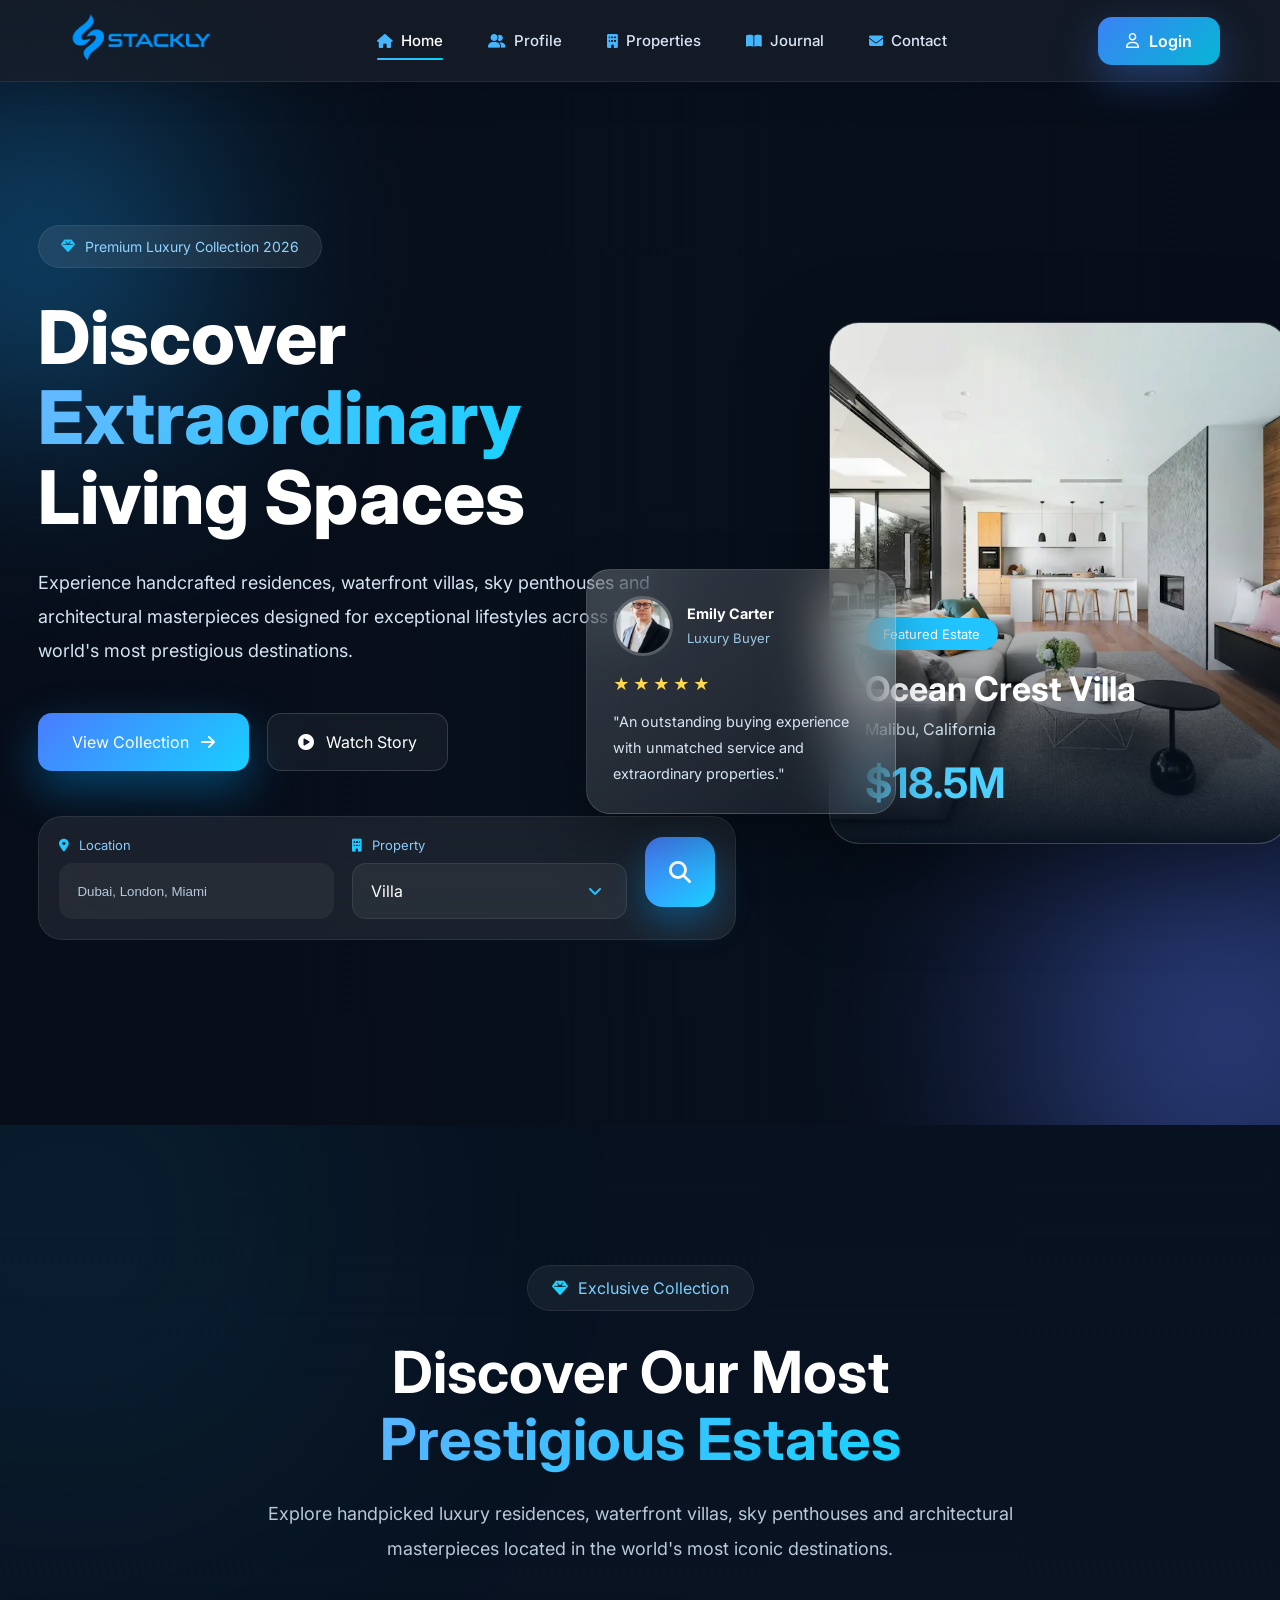
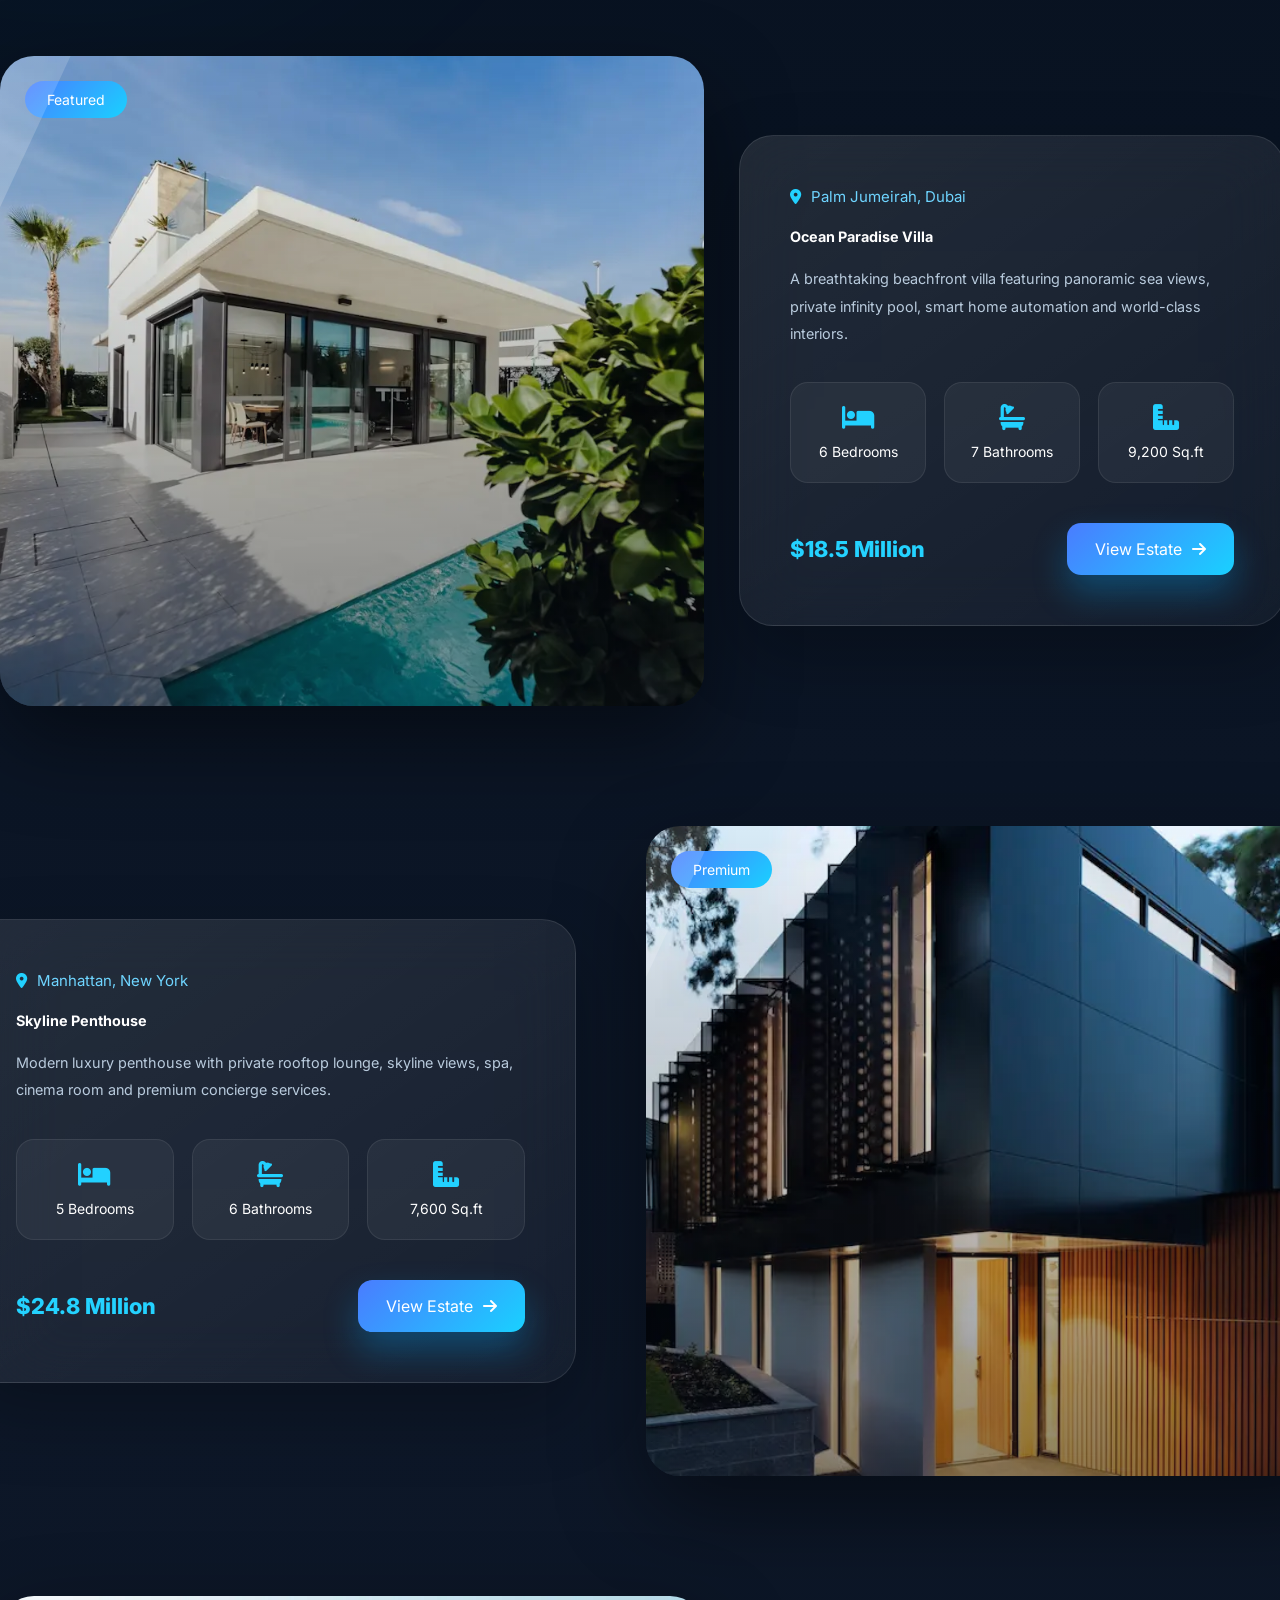
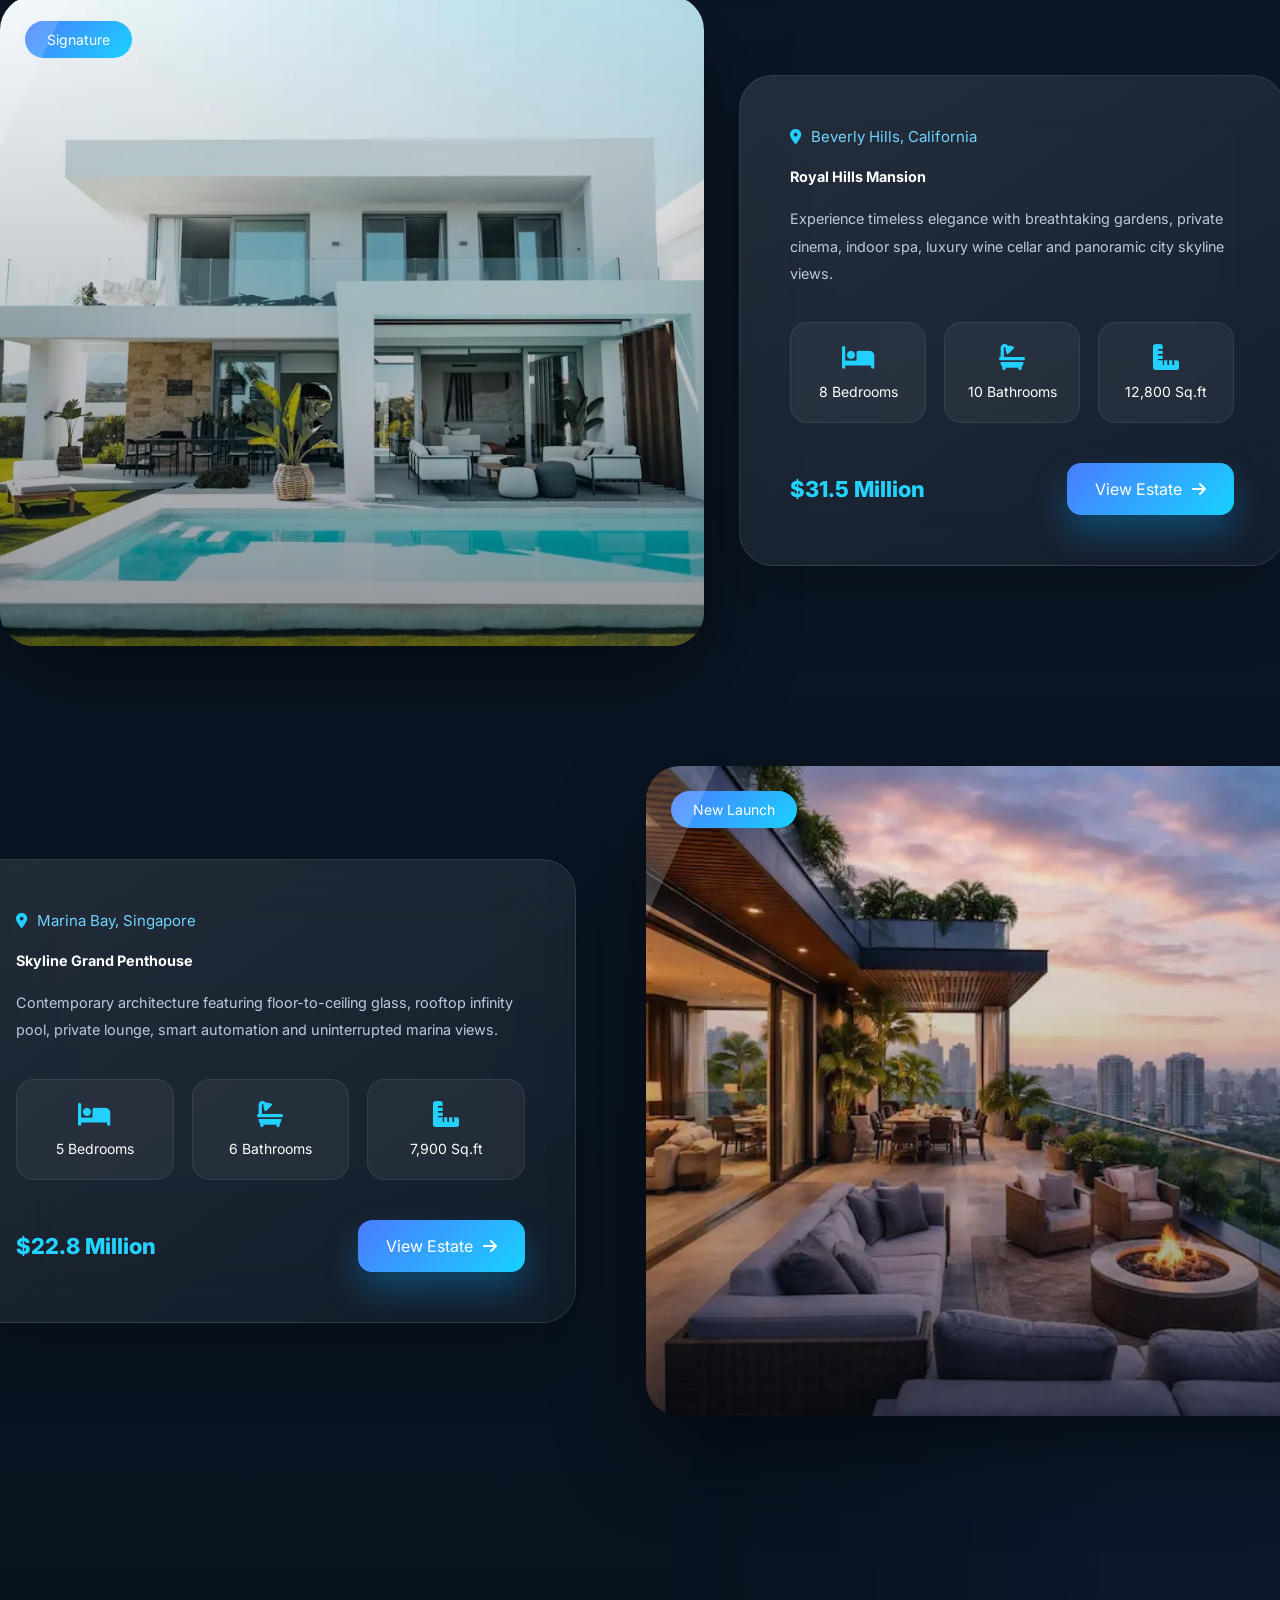
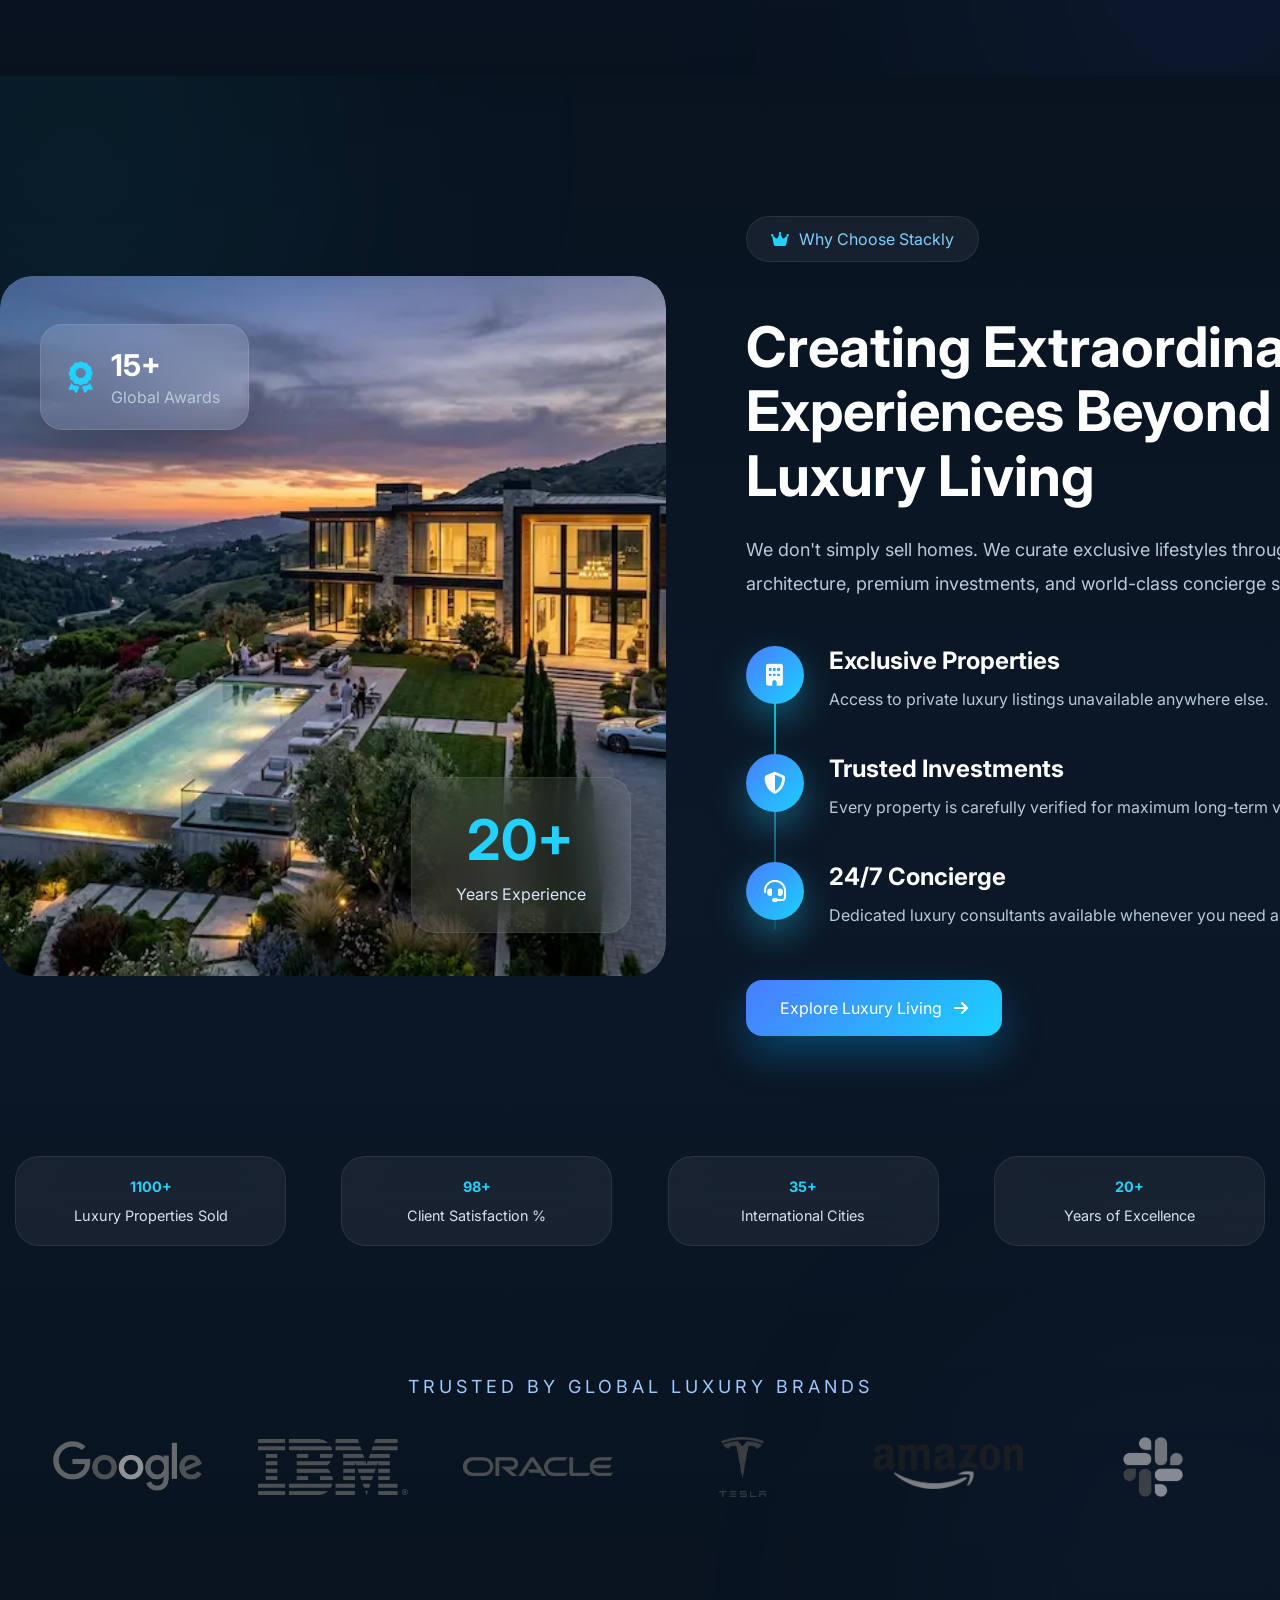
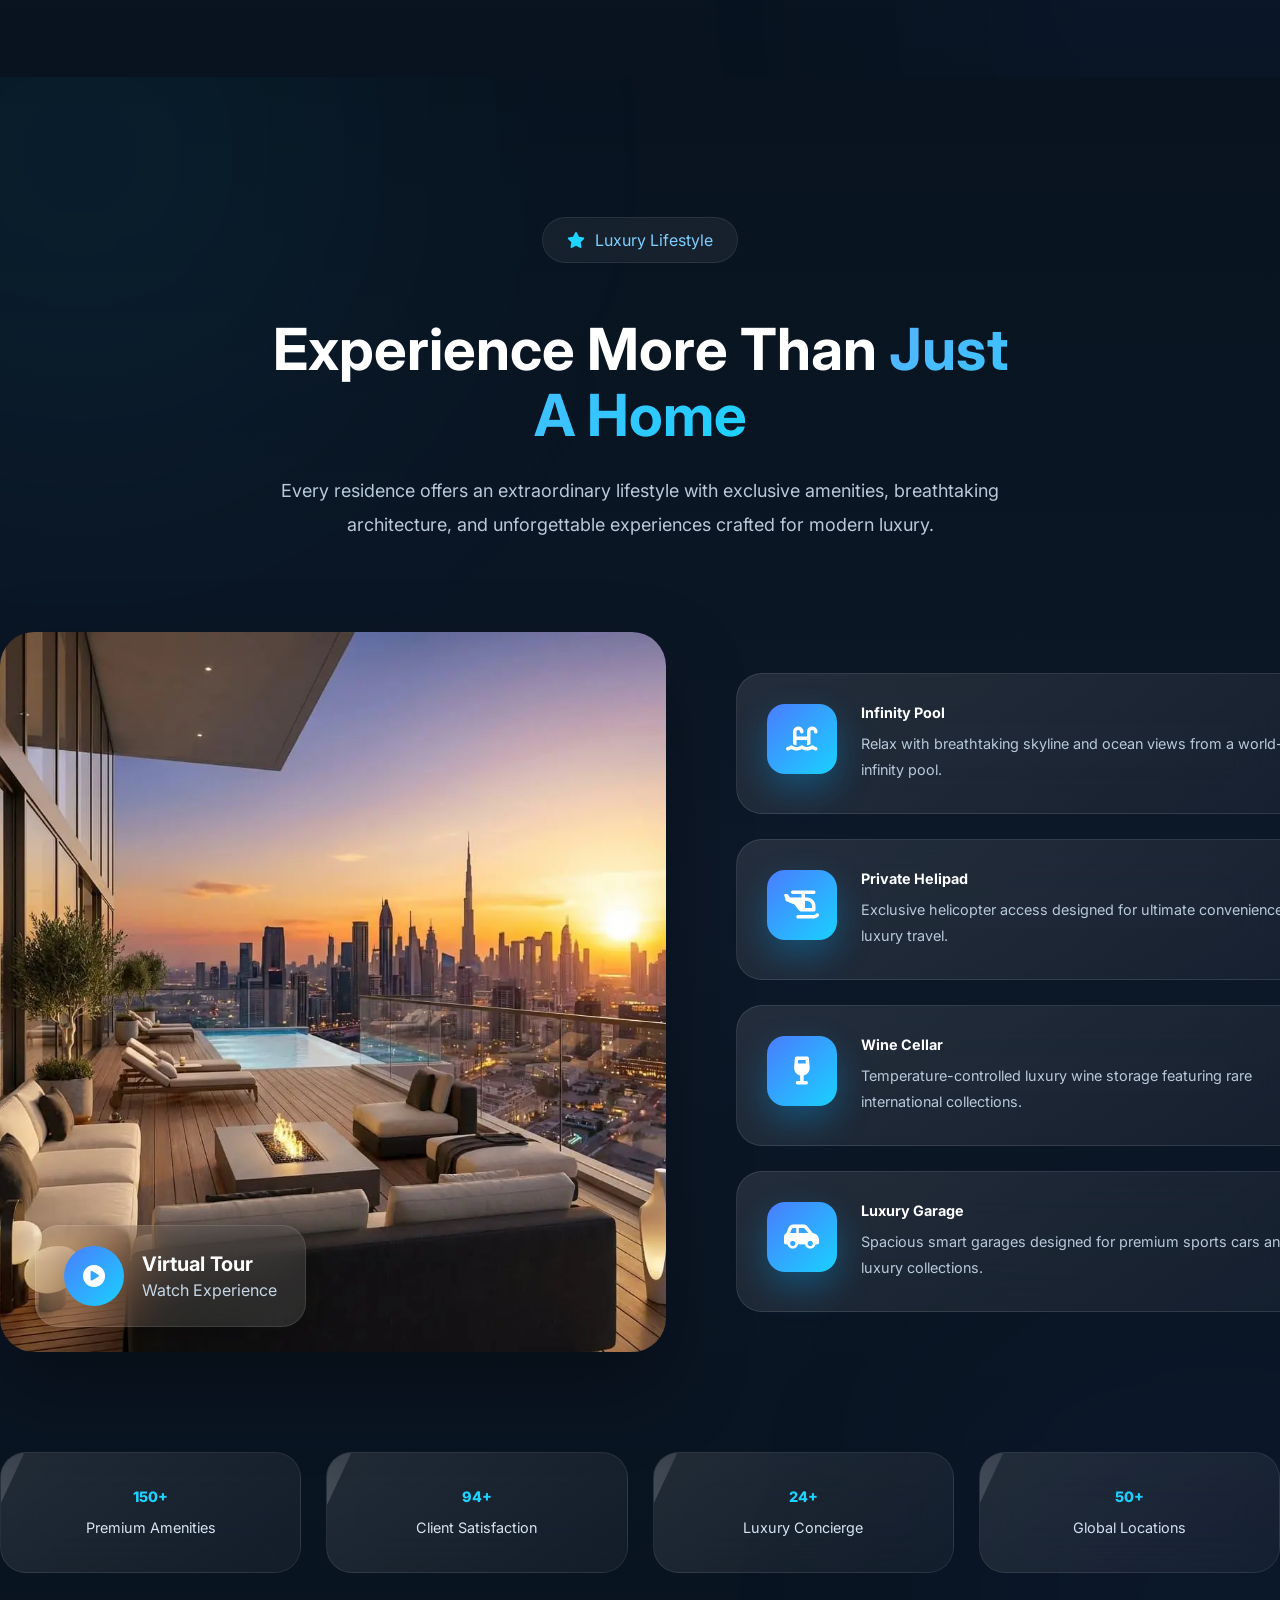
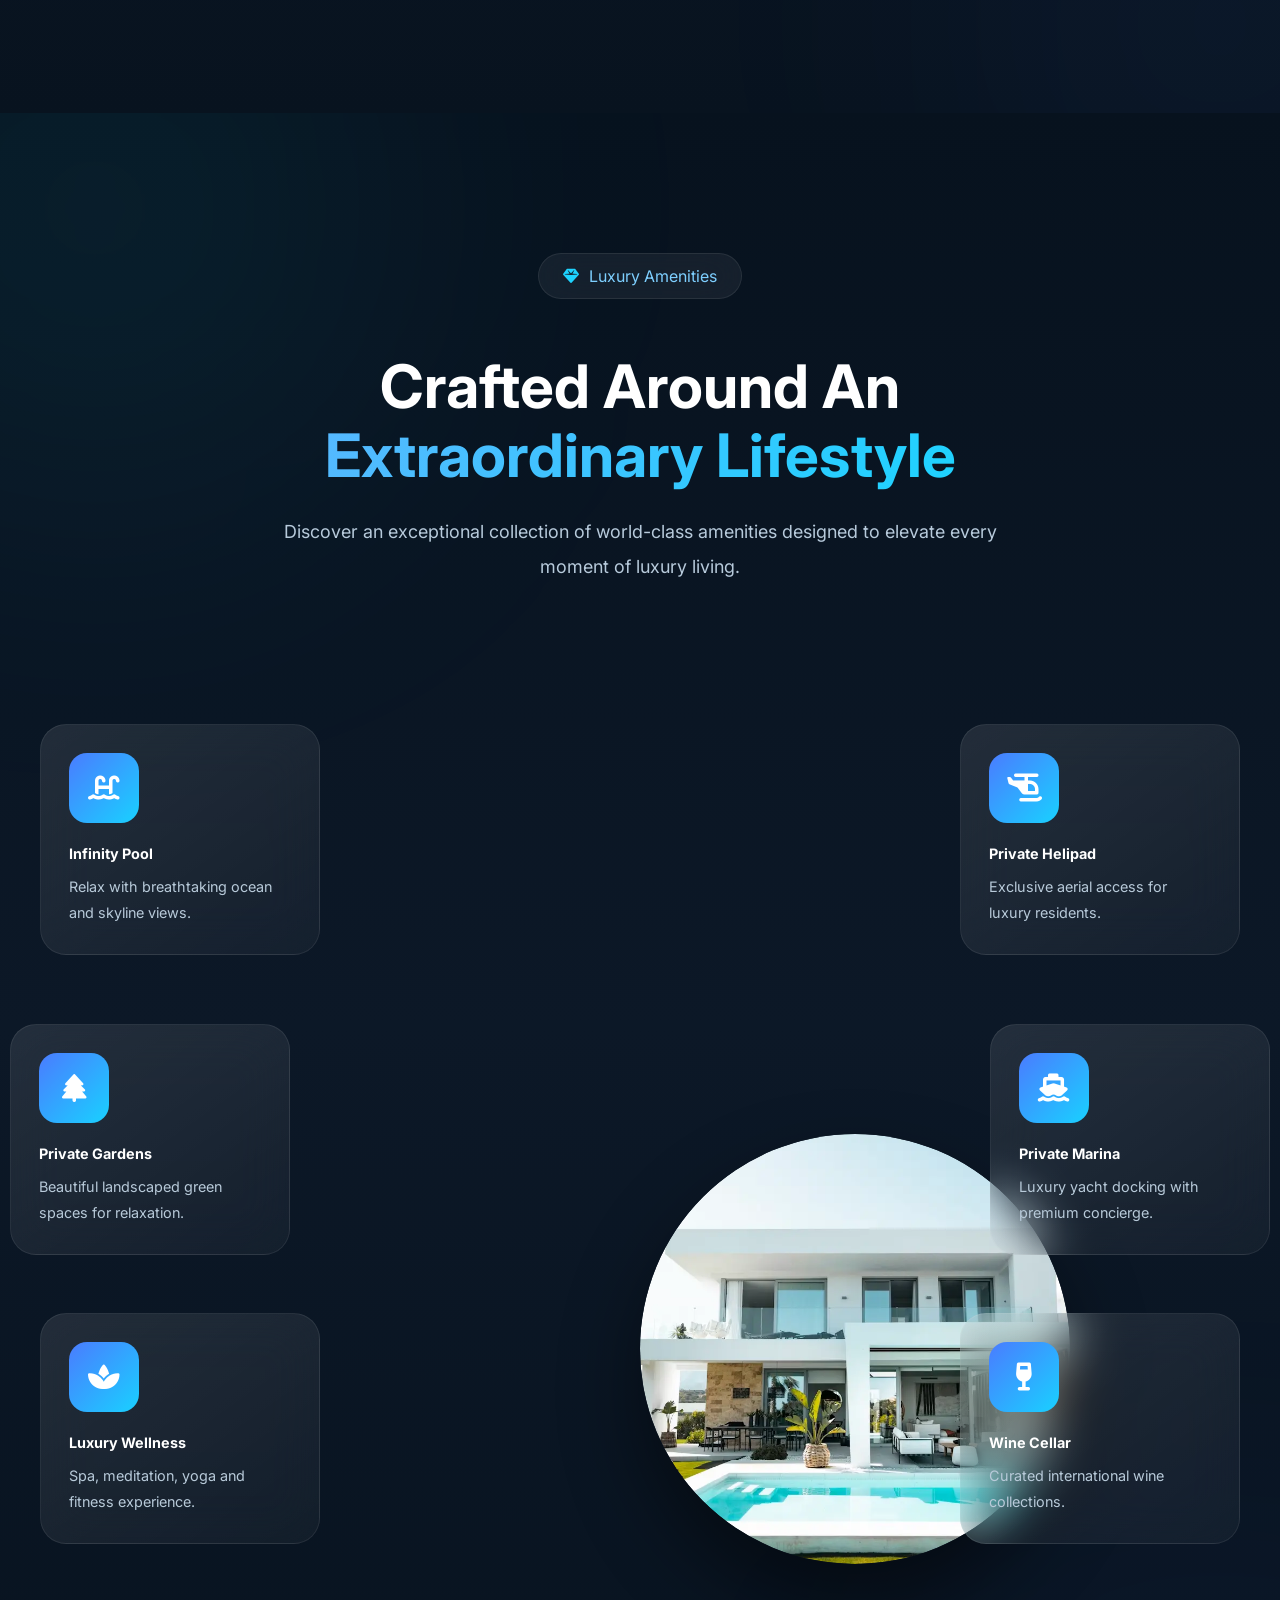
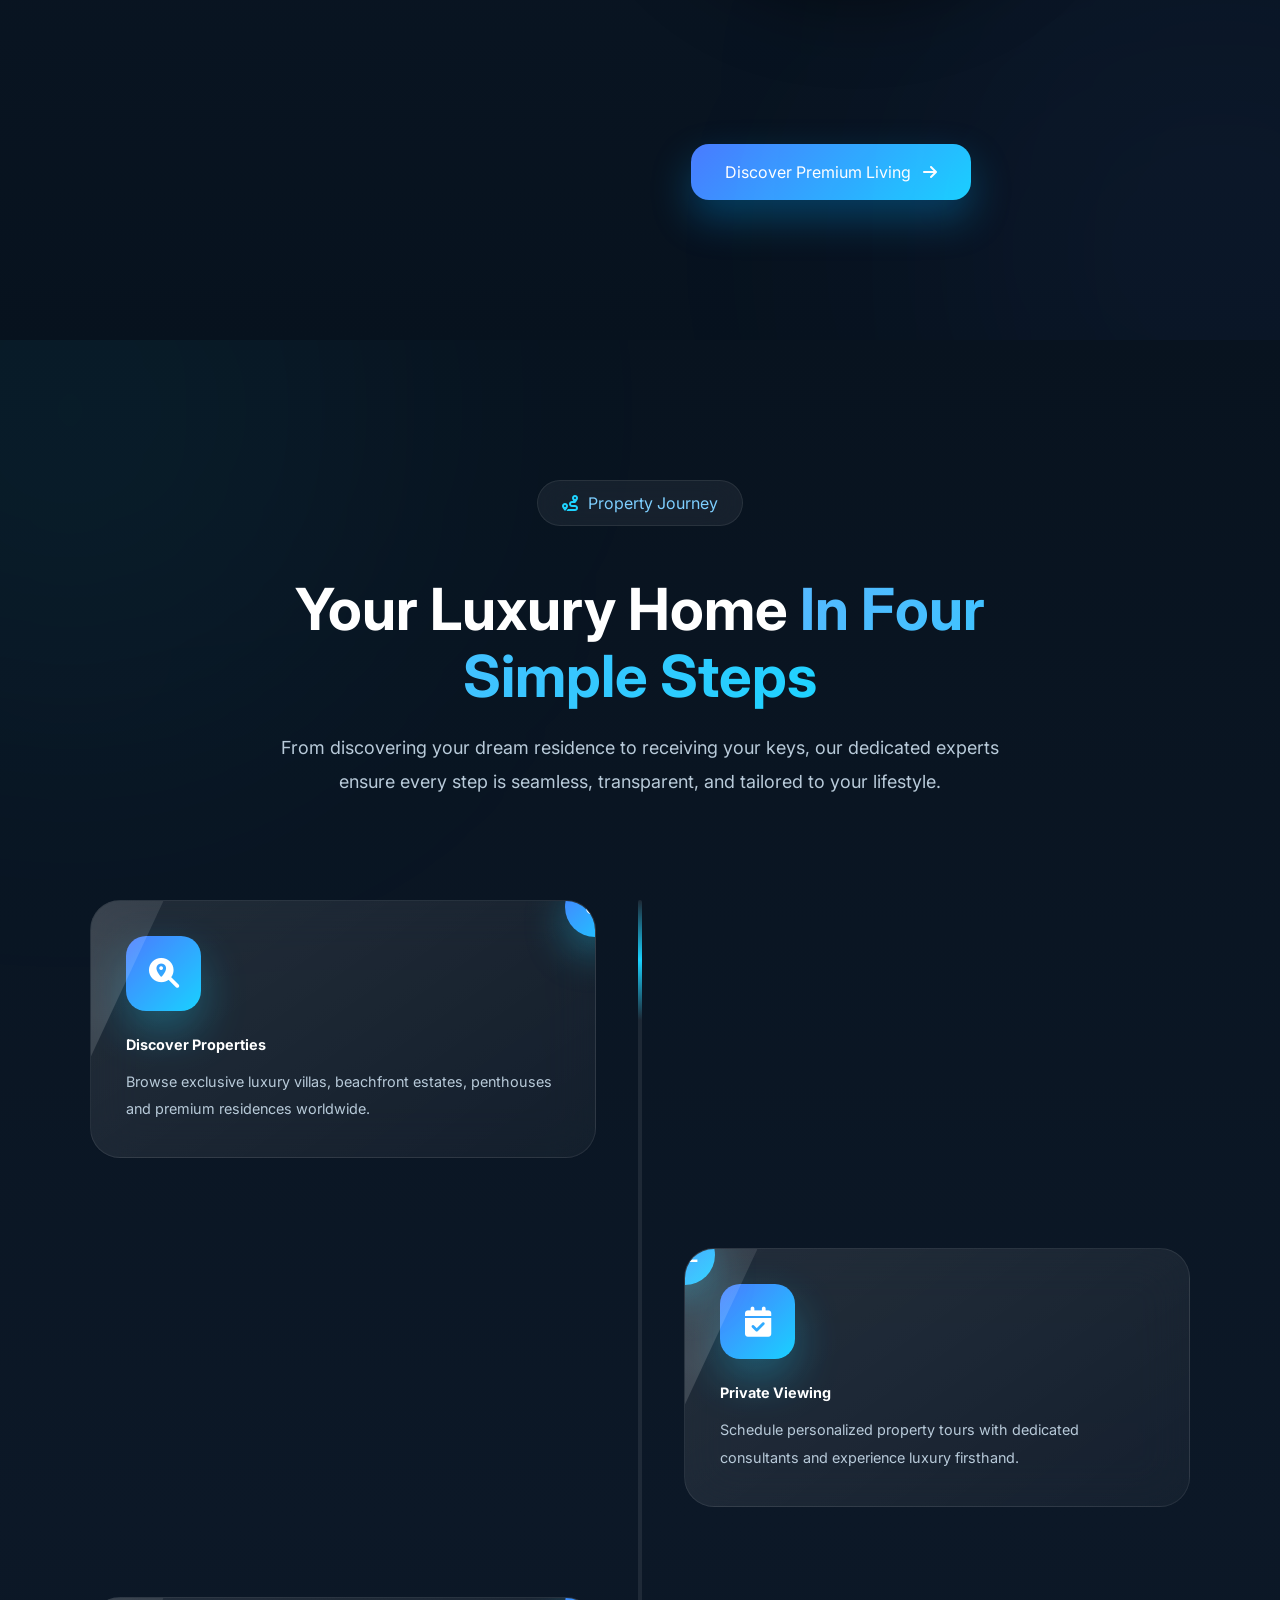
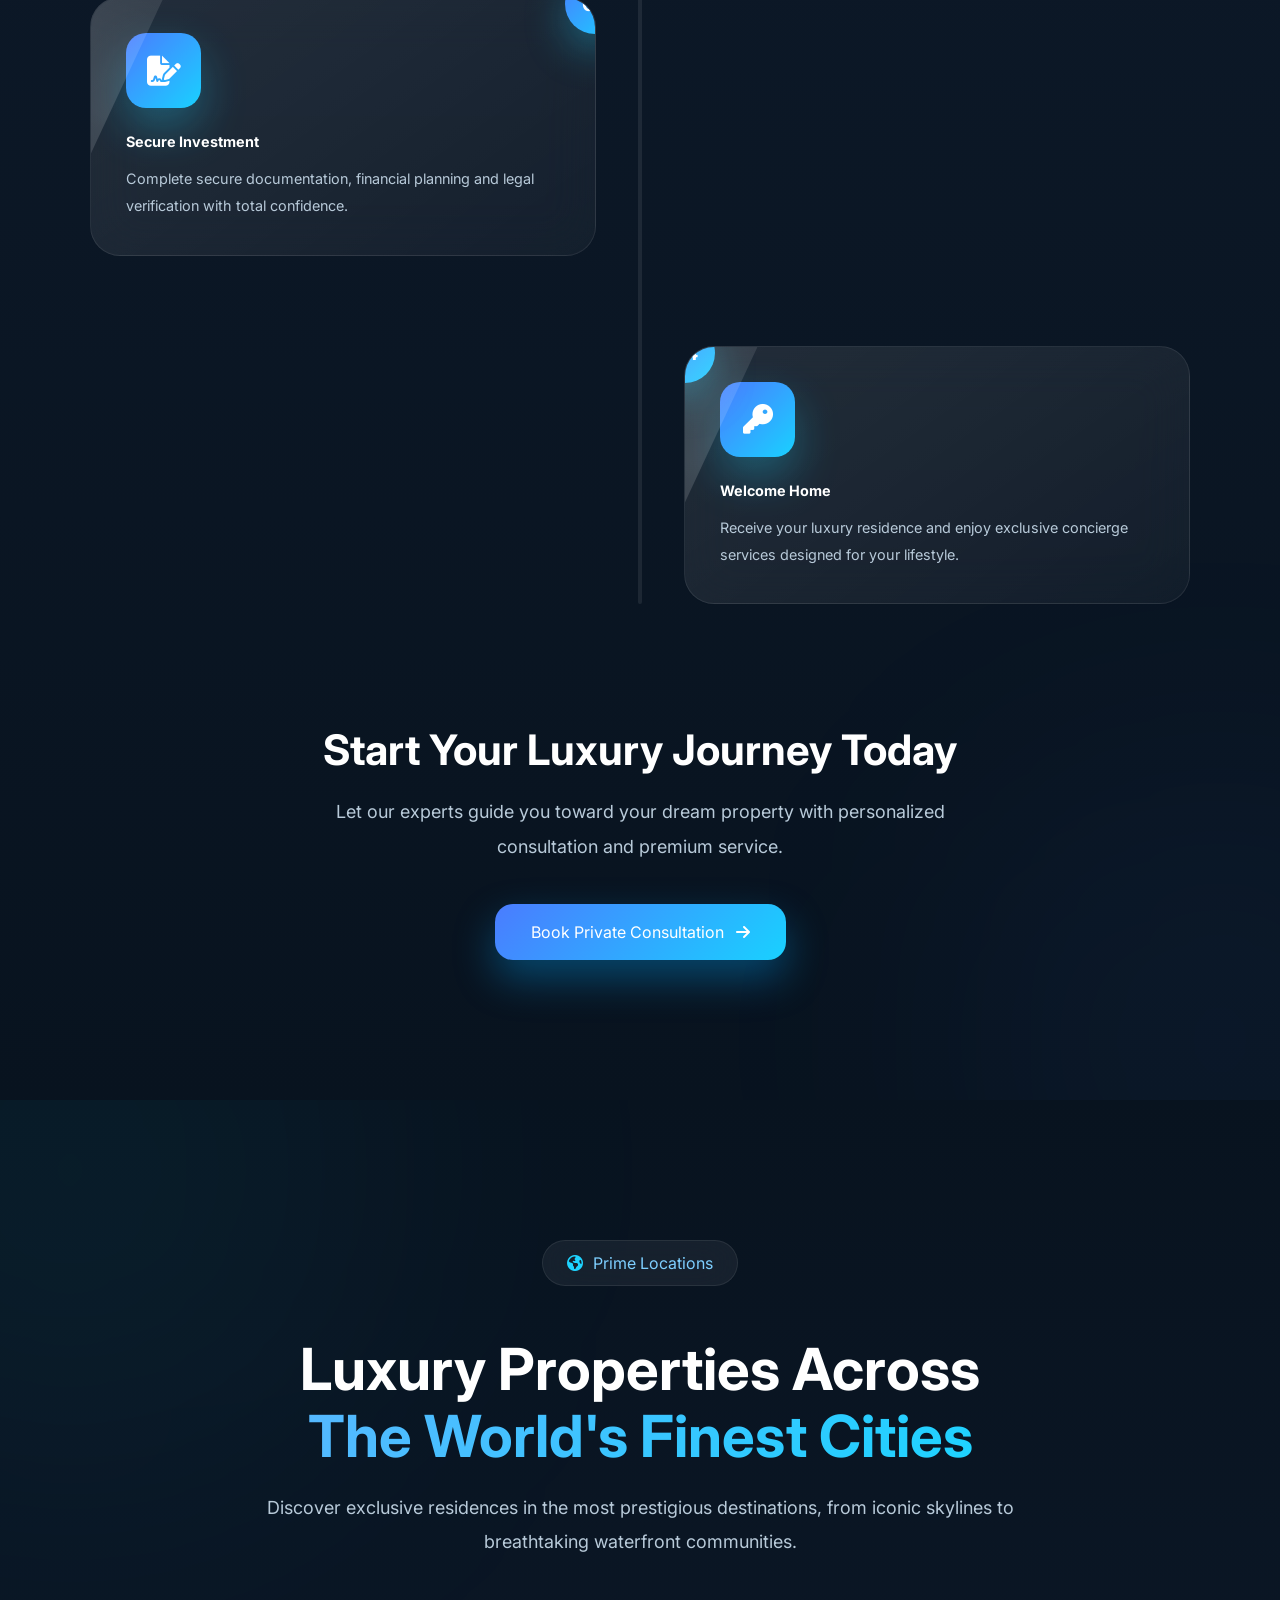
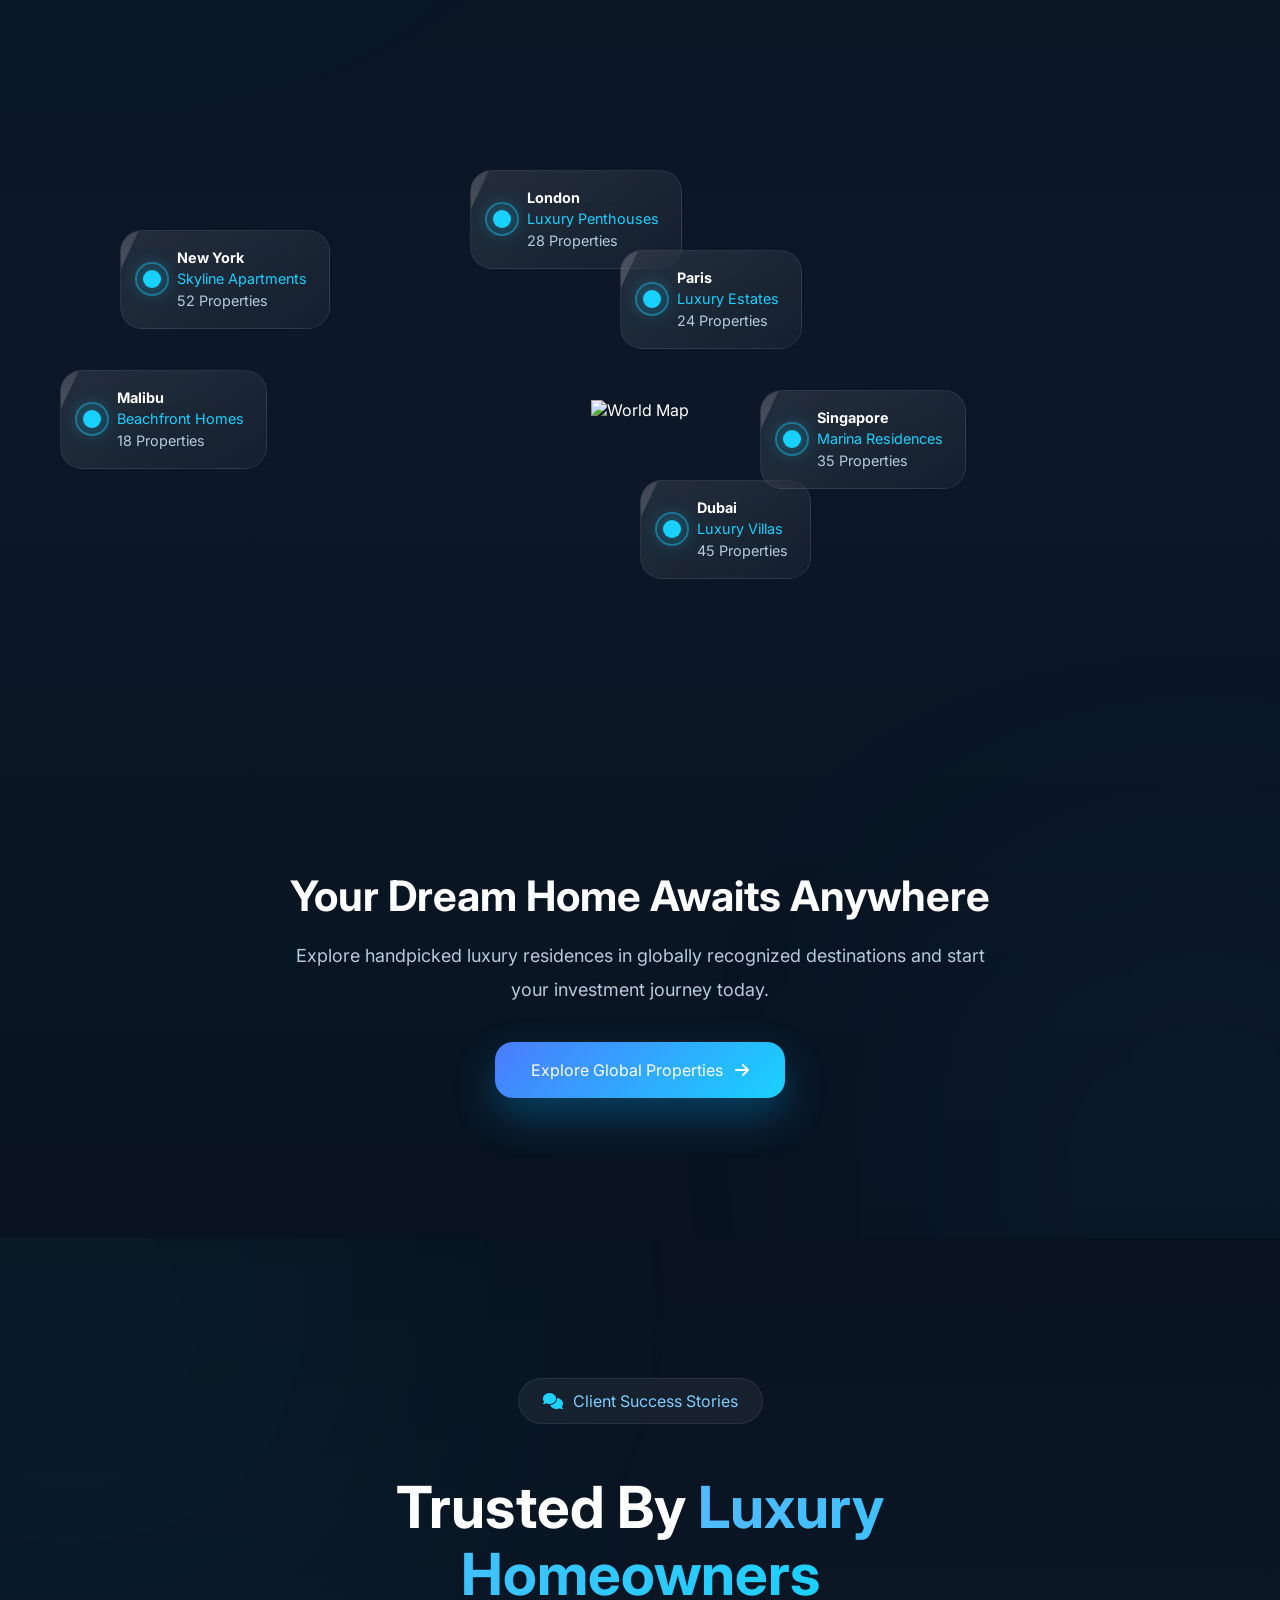
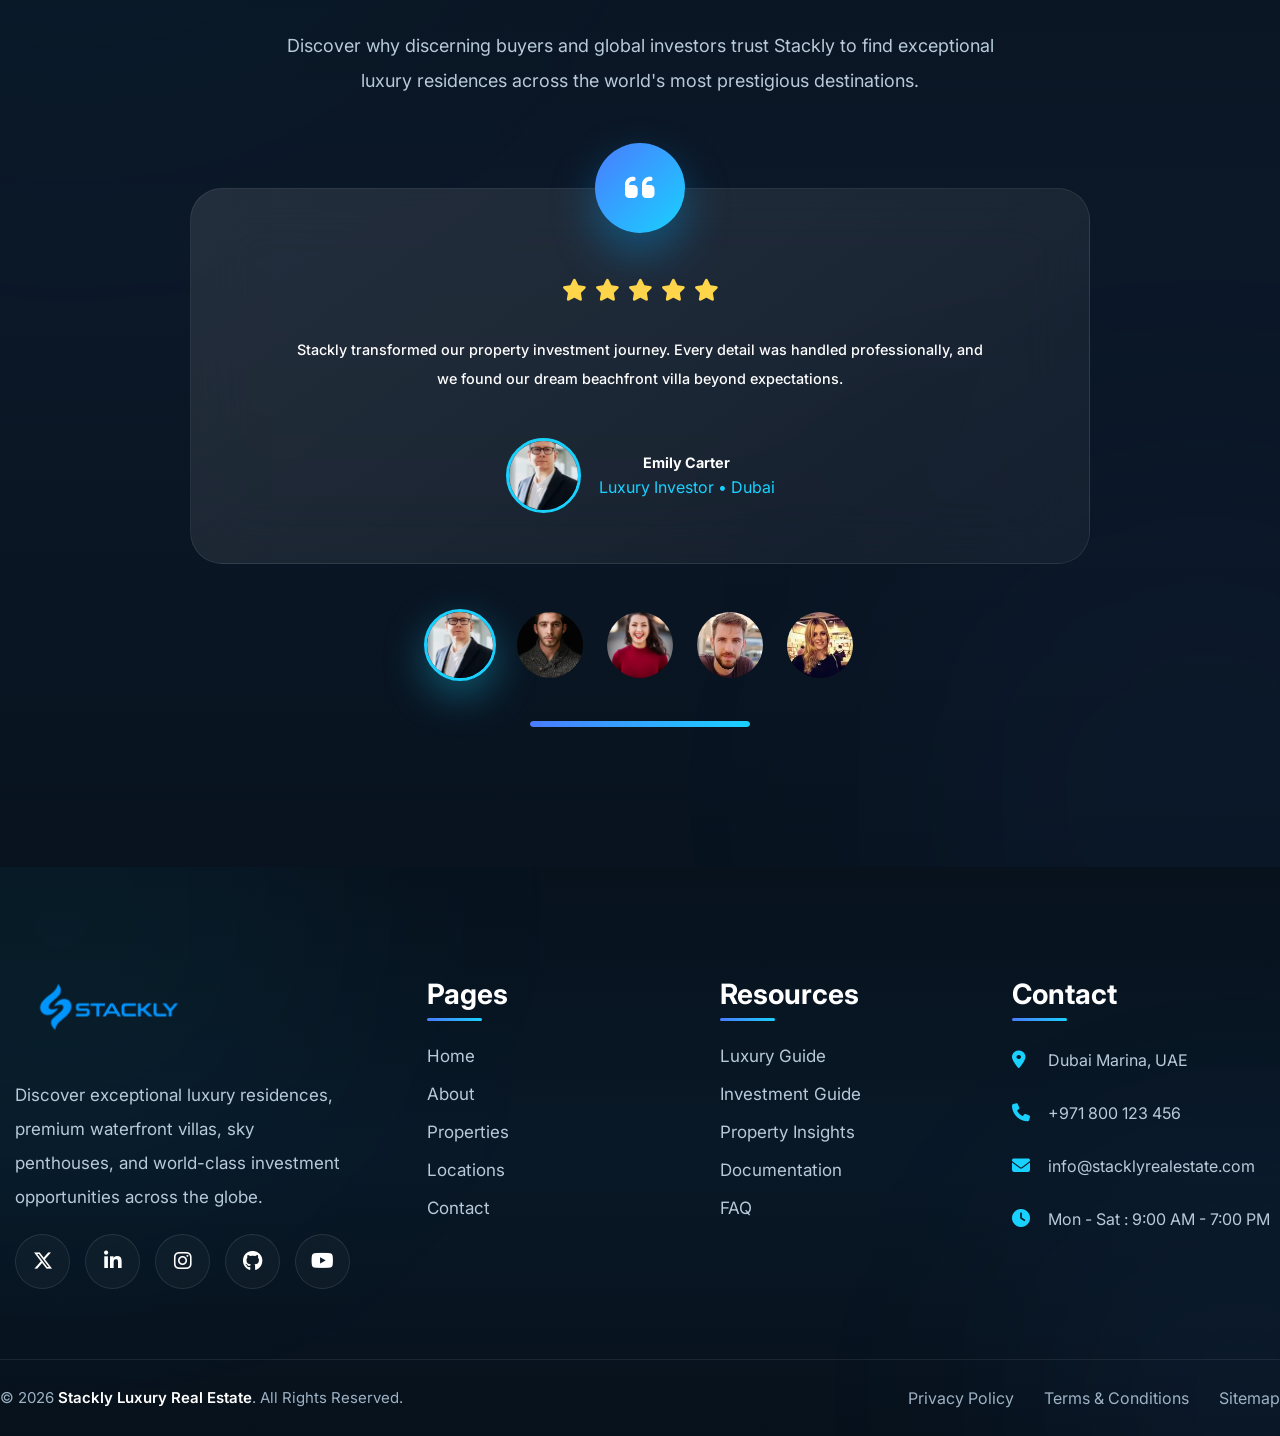
==== commit 147cd28a: "first commit" ====
--- a/index.html
+++ b/index.html
@@ -374,11 +374,9 @@
 
             <div>Penthouse</div>
 
-            <div>Mansion</div>
-
             <div>Apartment</div>
 
-            <div>Townhouse</div>
+    
 
         </div>
 
@@ -1531,21 +1529,21 @@
 
         <div class="amenity-bottom">
 
+        
+
+<div class="amenity-button">
+
+    <a href="404.html">
+
+        Discover Premium Living
+
+        <i class="fa-solid fa-arrow-right"></i>
+
+    </a>
+
 </div>
 
-<div class="amenity-button">
-
-    <a href="404.html">
-
-        Discover Premium Living
-
-        <i class="fa-solid fa-arrow-right"></i>
-
-    </a>
-
-</div>
-
-
+ </div>      
 
     </div>
 
--- a/css/global.css
+++ b/css/global.css
@@ -512,8 +512,7 @@
     font-size:18px;
 
 }
-
-.mobile-links a:hover{
+.mobile-links a:hover:not(.active){
 
     background:rgba(255,255,255,.08);
 
@@ -538,6 +537,44 @@
 .mobile-links a:nth-child(5){transition-delay:.32s;}
 .mobile-links a:nth-child(6){transition-delay:.38s;}
 
+
+
+
+/*==========================================
+MOBILE ACTIVE LINK
+==========================================*/
+
+.mobile-links a.active{
+
+    background:linear-gradient(135deg,#3b82f6,#06b6d4);
+
+    color:#fff;
+
+    font-weight:600;
+
+    border-radius:14px;
+
+}
+
+.mobile-links a.active i{
+
+    color:#fff;
+
+}
+
+.mobile-menu.active .mobile-links a.active{
+
+    background:linear-gradient(135deg,#3b82f6,#06b6d4);
+
+    color:#fff;
+
+}
+
+.mobile-menu.active .mobile-links a.active i{
+
+    color:#fff;
+
+}
 /*==========================================
 OVERLAY
 ==========================================*/
@@ -852,7 +889,9 @@
 
     }
 
-}
+
+}
+
 
 /* Mobile */
 
@@ -1047,15 +1086,16 @@
 ==================================*/
 .footer-about{
 
-    padding-left:35px;
+    padding-left:15px;
     
 
 }
+
 .footer-logo{
 
     display:inline-block;
 
-    margin-bottom:30px;
+    margin-top: -30px;
 
 }
 
@@ -1085,7 +1125,7 @@
 
     line-height:2;
 
-    margin-bottom:35px;
+    margin-bottom:20px;
 
     max-width:360px;
 
@@ -1276,6 +1316,21 @@
 
     line-height:1.8;
 
+    transition:.35s ease;
+
+}
+.footer-contact li:hover i{
+
+    color:#4a7cff;
+
+    transform:scale(1.2);
+
+}
+
+.footer-contact li:hover{
+
+    transform:translateX(10px);
+
 }
 
 .footer-contact i{
@@ -1295,11 +1350,11 @@
     font-size:16px;
 
 }
-/*==================================================
-FOOTER
-PART 2
-==================================================*/
-
+.footer-contact li:hover span{
+
+    color:#19d1ff;
+
+}
 /*==================================
 FOOTER BOTTOM
 ==================================*/
@@ -1715,4 +1770,76 @@
 
     }
 
+}
+
+@media (max-width:768px){
+
+    .container{
+
+        width:100%;
+
+        max-width:100%;
+
+        padding-left:16px;
+
+        padding-right:16px;
+
+        margin:0 auto;
+
+    }
+
+}
+@media (max-width:768px){
+
+    .header,
+    .navbar{
+
+        width:100%;
+
+        left:0;
+
+        right:0;
+
+        margin:0;
+
+        border-radius:0;
+
+    }
+
+}
+
+html,
+body{
+
+    overflow-x:hidden;
+
+}
+
+
+@media(max-width:768px){
+
+    .footer-bottom-links{
+
+        display:flex;
+
+        justify-content:center;
+
+        align-items:center;
+
+        flex-wrap:nowrap;
+
+        gap:12px;
+
+        overflow-x:auto;
+
+    }
+
+    .footer-bottom-links a{
+
+        white-space:nowrap;
+
+        font-size:13px;
+
+    }
+
 }
--- a/css/home.css
+++ b/css/home.css
@@ -6,7 +6,7 @@
 
     position:relative;
 
-    min-height:100vh;
+    min-height:125vh;
 
     display:flex;
 
@@ -1387,7 +1387,7 @@
 
     position:relative;
 
-    padding:45px;
+    padding:50px;
 
     border-radius:34px;
 
@@ -1408,6 +1408,17 @@
     box-shadow:
 
     0 30px 70px rgba(0,0,0,.25);
+    margin-left:-35px;
+
+
+}
+@media(max-width:768px){
+
+    .estate-content{
+
+        margin-left:0 !important;
+
+    }
 
 }
 
@@ -2246,6 +2257,12 @@
 
 }
 
+
+
+/*==================================
+ACHIEVEMENT CARD HOVER
+==================================*/
+
 /*==================================
 BUTTON
 ==================================*/
@@ -2325,13 +2342,13 @@
 
     border:1px solid rgba(255,255,255,.08);
 
-    transition:.45s;
+     transition:transform .4s ease;
 
 }
 
 .achievement-card:hover{
 
-    transform:translateY(-10px);
+    transform:translateY(-15px) !important;
 
     background:rgba(34,209,255,.08);
 
@@ -2352,6 +2369,13 @@
     color:#d6e3ef;
 
 }
+
+
+
+/*==================================
+EXTRA CARD HOVER EFFECT
+==================================*/
+
 
 /*==================================
 PARTNER LOGOS
@@ -3902,15 +3926,31 @@
 /*==================================
 BUTTON
 ==================================*/
-
 .amenity-button{
 
-    margin-top:-200px;
-
-    text-align:center;
-
-}
-
+    display:flex;
+
+    justify-content:center;
+
+    align-items:center;
+
+    margin-top:40px;
+
+    width:100%;
+    margin-left:500px;
+
+}
+@media(max-width:768px){
+
+    .amenity-button{
+
+        margin-left:0;
+
+        justify-content:center;
+
+    }
+
+}
 .amenity-button a{
 
     display:inline-flex;
@@ -5839,7 +5879,7 @@
 
         position:absolute;
 
-        width:85px;
+        width:120px;
 
         padding:10px;
 
@@ -5885,29 +5925,29 @@
 
 .london{
 
-    top:25px;
+    top:5px;
     left:120px;
 
 }
 
 .newyork{
 
-    top:120px;
+    top:100px;
     left:5px;
 
 }
 
 .dubai{
 
-    top:120px;
+    top:100px;
     right:5px;
 
 }
 
 .paris{
 
-    top:245px;
-    left:120px;
+    top:345px;
+    left:40px;
 
 }
 
@@ -6620,9 +6660,25 @@
         height:58px;
 
     }
-
-}
-
+    
+}
+.achievement-card{
+
+    min-height:90px !important;
+    display:flex;
+
+    flex-direction:column;
+
+    justify-content:center;
+
+    align-items:center;
+
+    padding:18px 12px !important;
+     width:90%;
+
+    margin:0 auto;
+
+}
 @media(max-width:480px){
 
     .testimonial-card{
@@ -6742,4 +6798,103 @@
 
     }
 
+}
+
+
+/*==================================
+HOME PAGE - REDUCE CARD TEXT SIZE
+==================================*/
+
+/* Card Headings */
+.feature-card h3,
+.amenity-card h4,
+.journey-card h3,
+.life-card h2,
+.achievement-card h2,
+.testimonial-card h4,
+.estate-content h3,
+.floating-card h4,
+.location-info h4{
+
+    font-size:90% !important;
+
+}
+
+/* Card Paragraphs */
+.feature-card p,
+.amenity-card p,
+.journey-card p,
+.testimonial-text,
+.estate-content p,
+.floating-card p,
+.location-info span,
+.location-info small,
+.life-card span,
+.achievement-card span{
+
+    font-size:90% !important;
+
+}
+
+/* Estate Features */
+.estate-features span{
+
+    font-size:14px !important;
+
+}
+
+/* Estate Price */
+.estate-bottom h4{
+
+    font-size:22px !important;
+
+}
+@media(max-width:768px){
+
+    .copyright{
+
+        text-align:center;
+
+        line-height:1.6;
+
+        font-size:15px;
+
+    }
+
+    .copyright strong{
+
+        white-space:nowrap;
+
+    }
+.footer-bottom{
+
+    display:flex;
+
+    flex-direction:column;
+
+    align-items:center;
+
+    justify-content:center;
+
+    text-align:center;
+
+}
+
+.footer-bottom p{
+
+    width:100%;
+
+    text-align:center;
+
+    line-height:1.6;
+
+    margin:0;
+
+}
+
+.footer-bottom p strong{
+
+    display:block;
+
+}
 }
